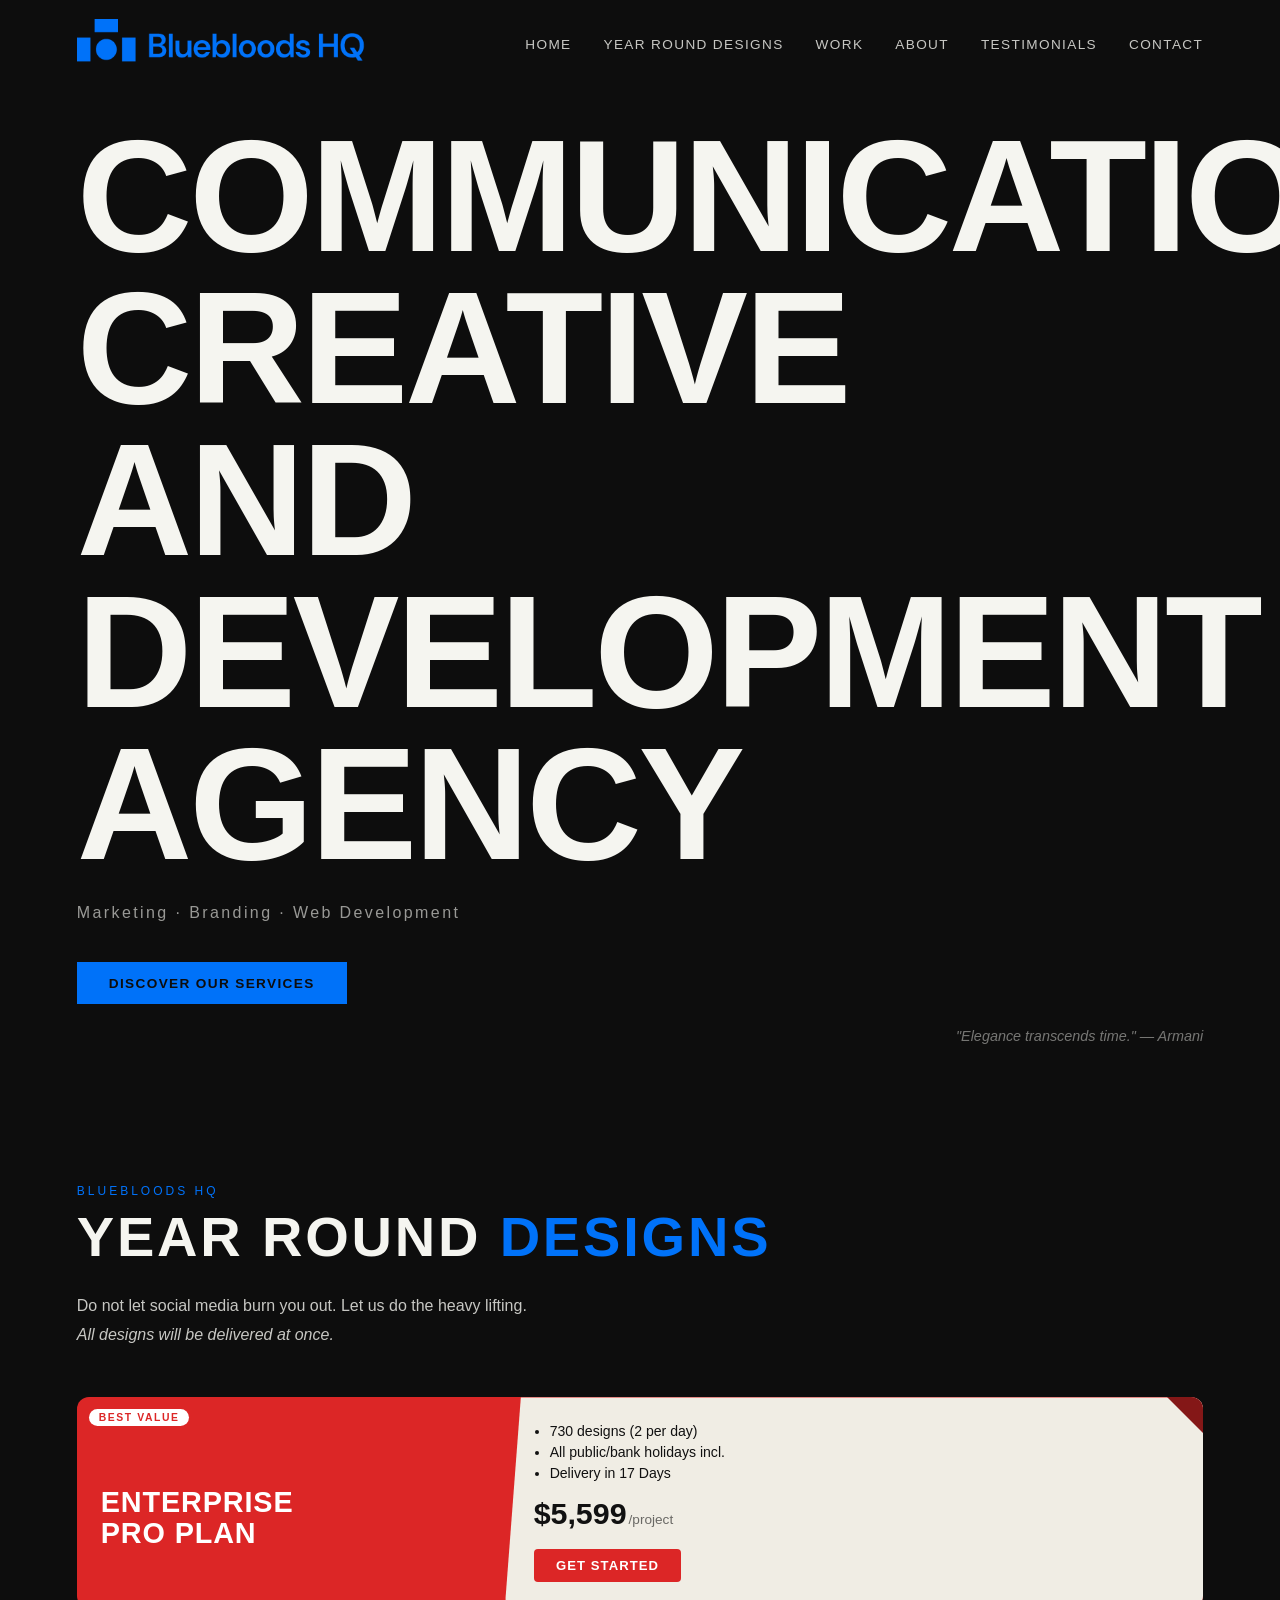
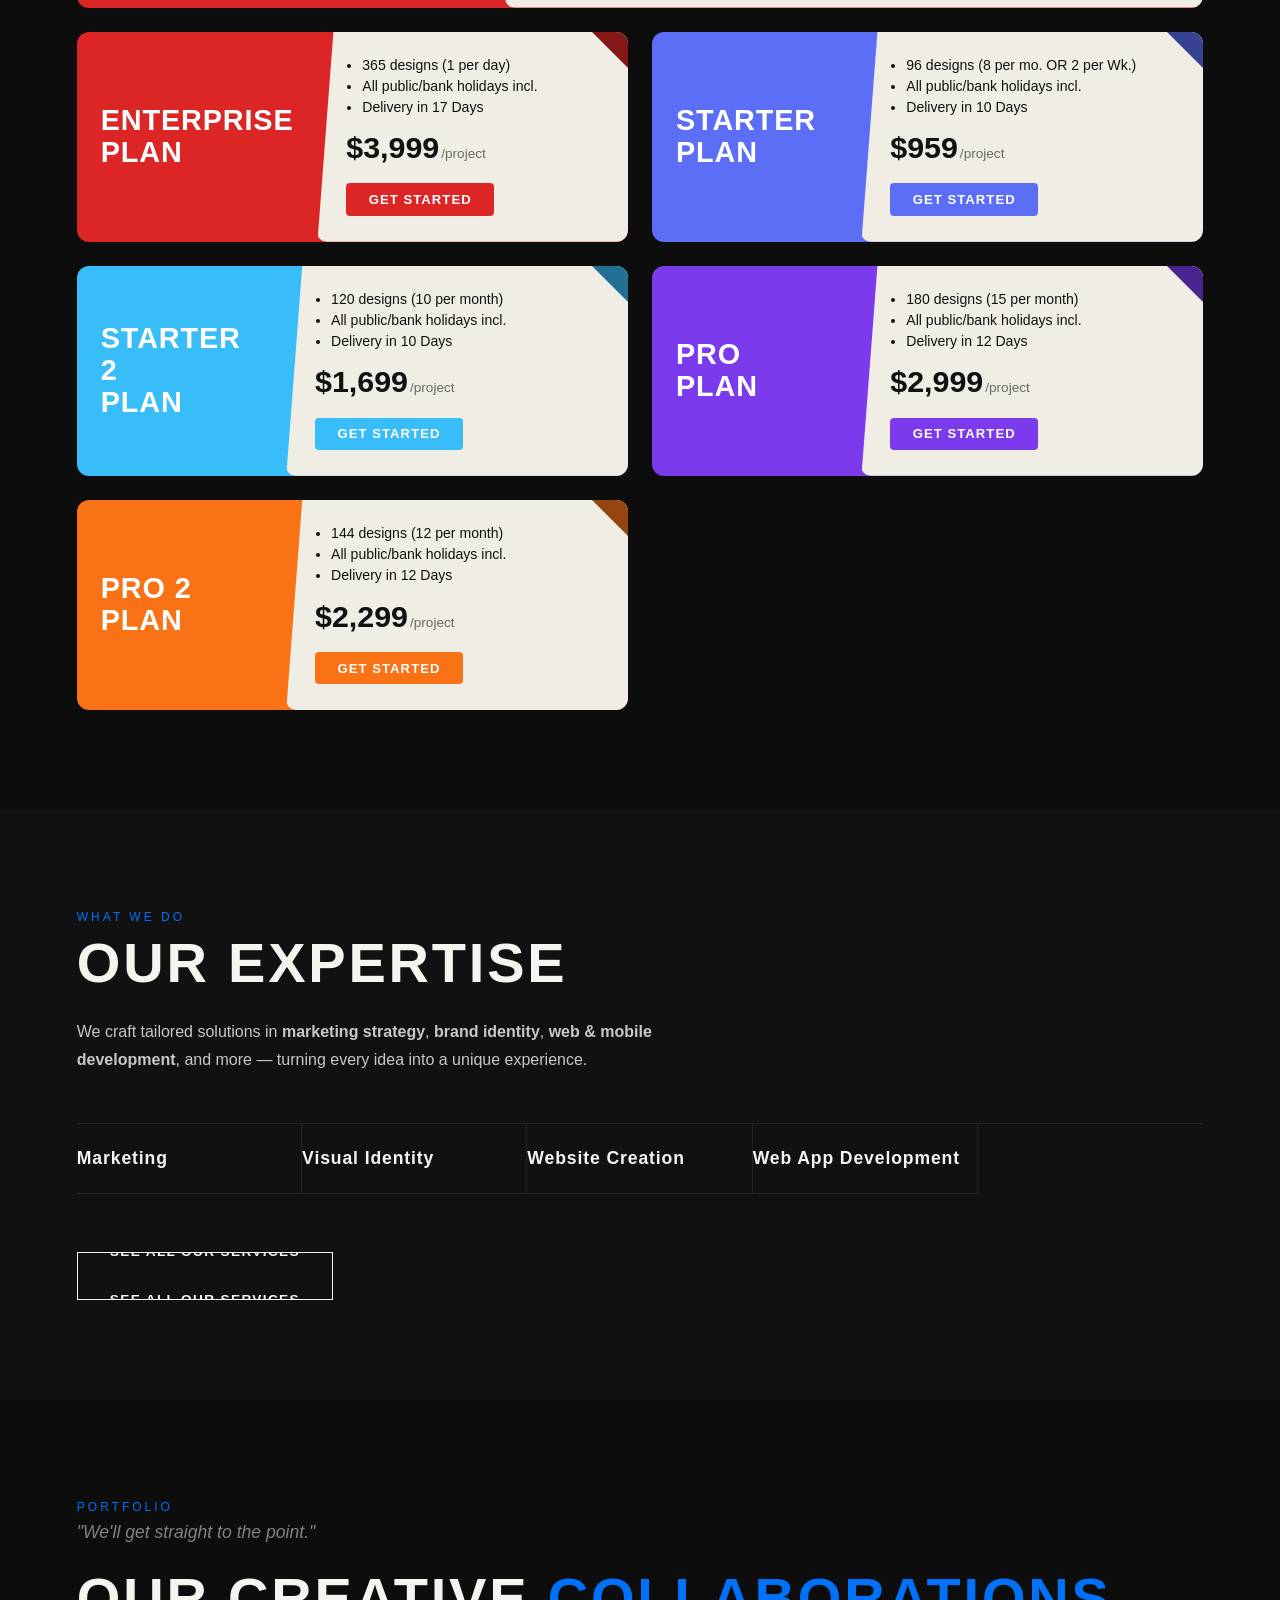
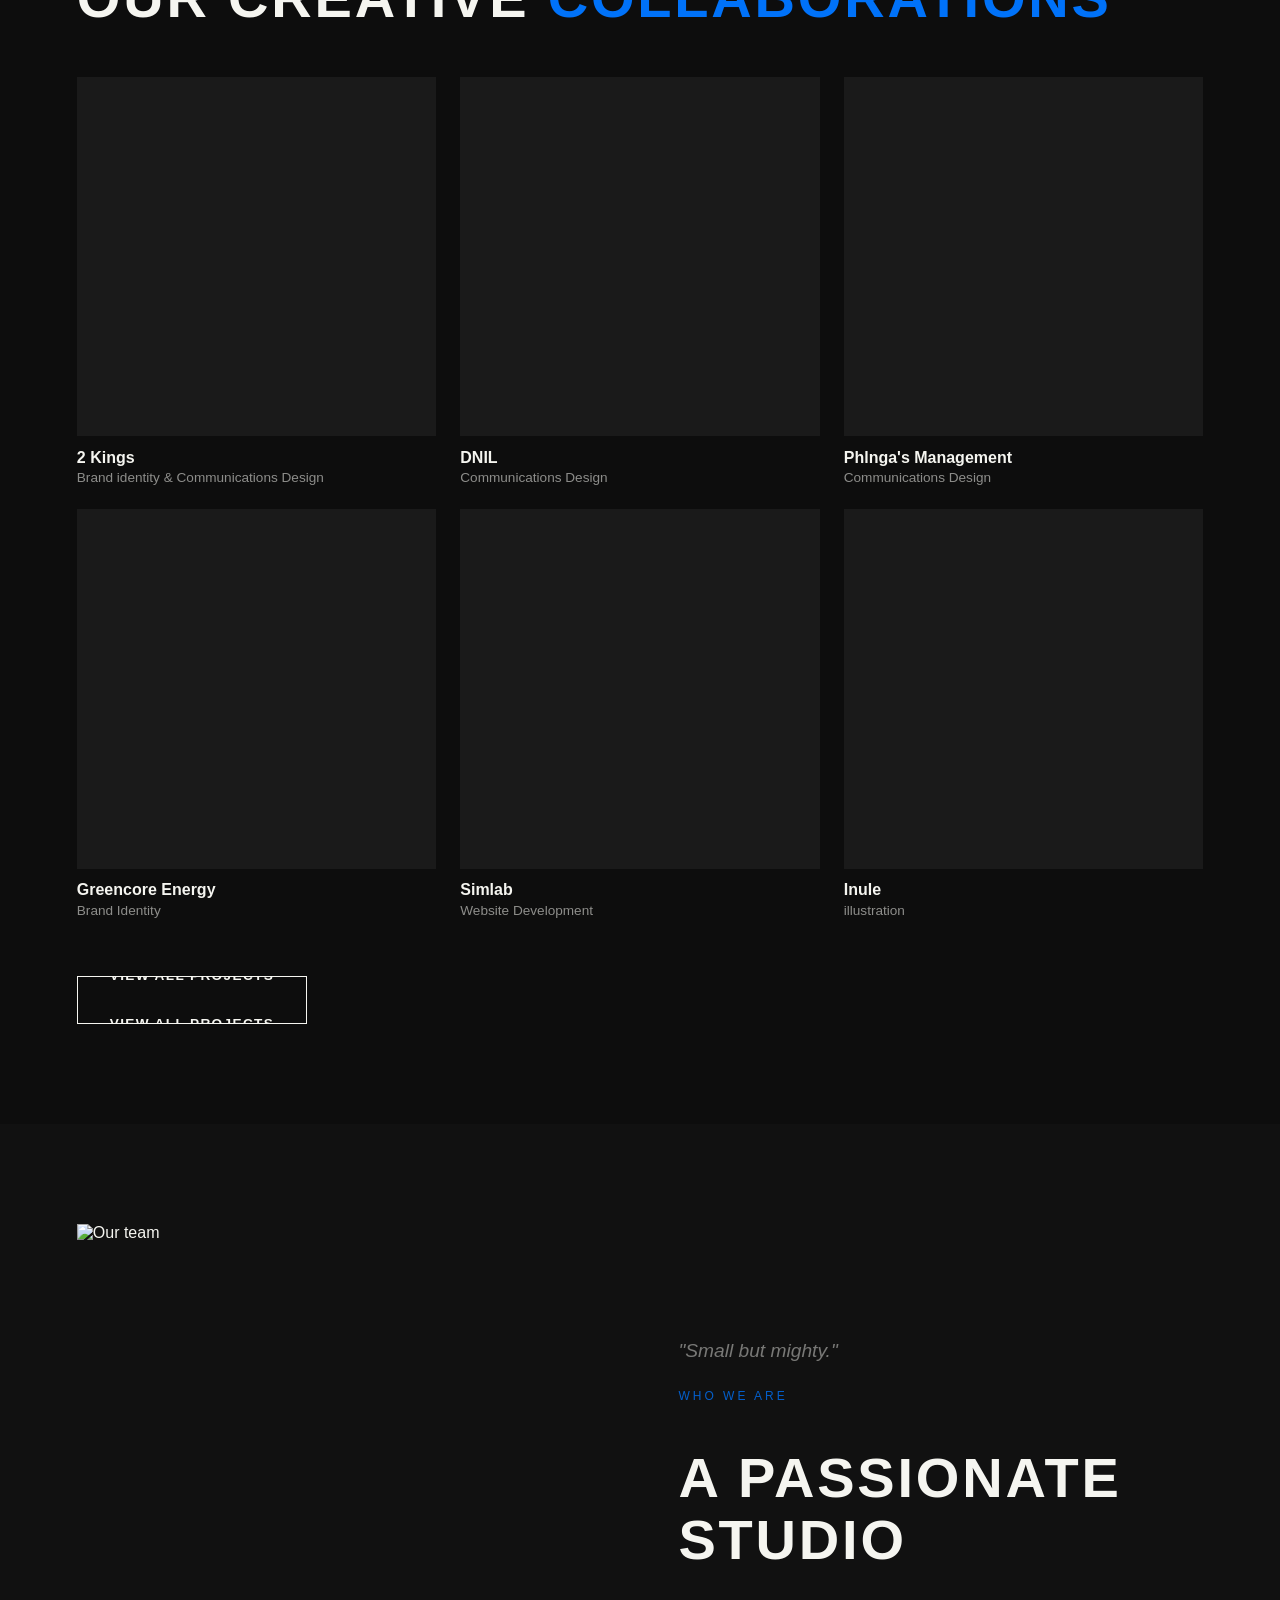
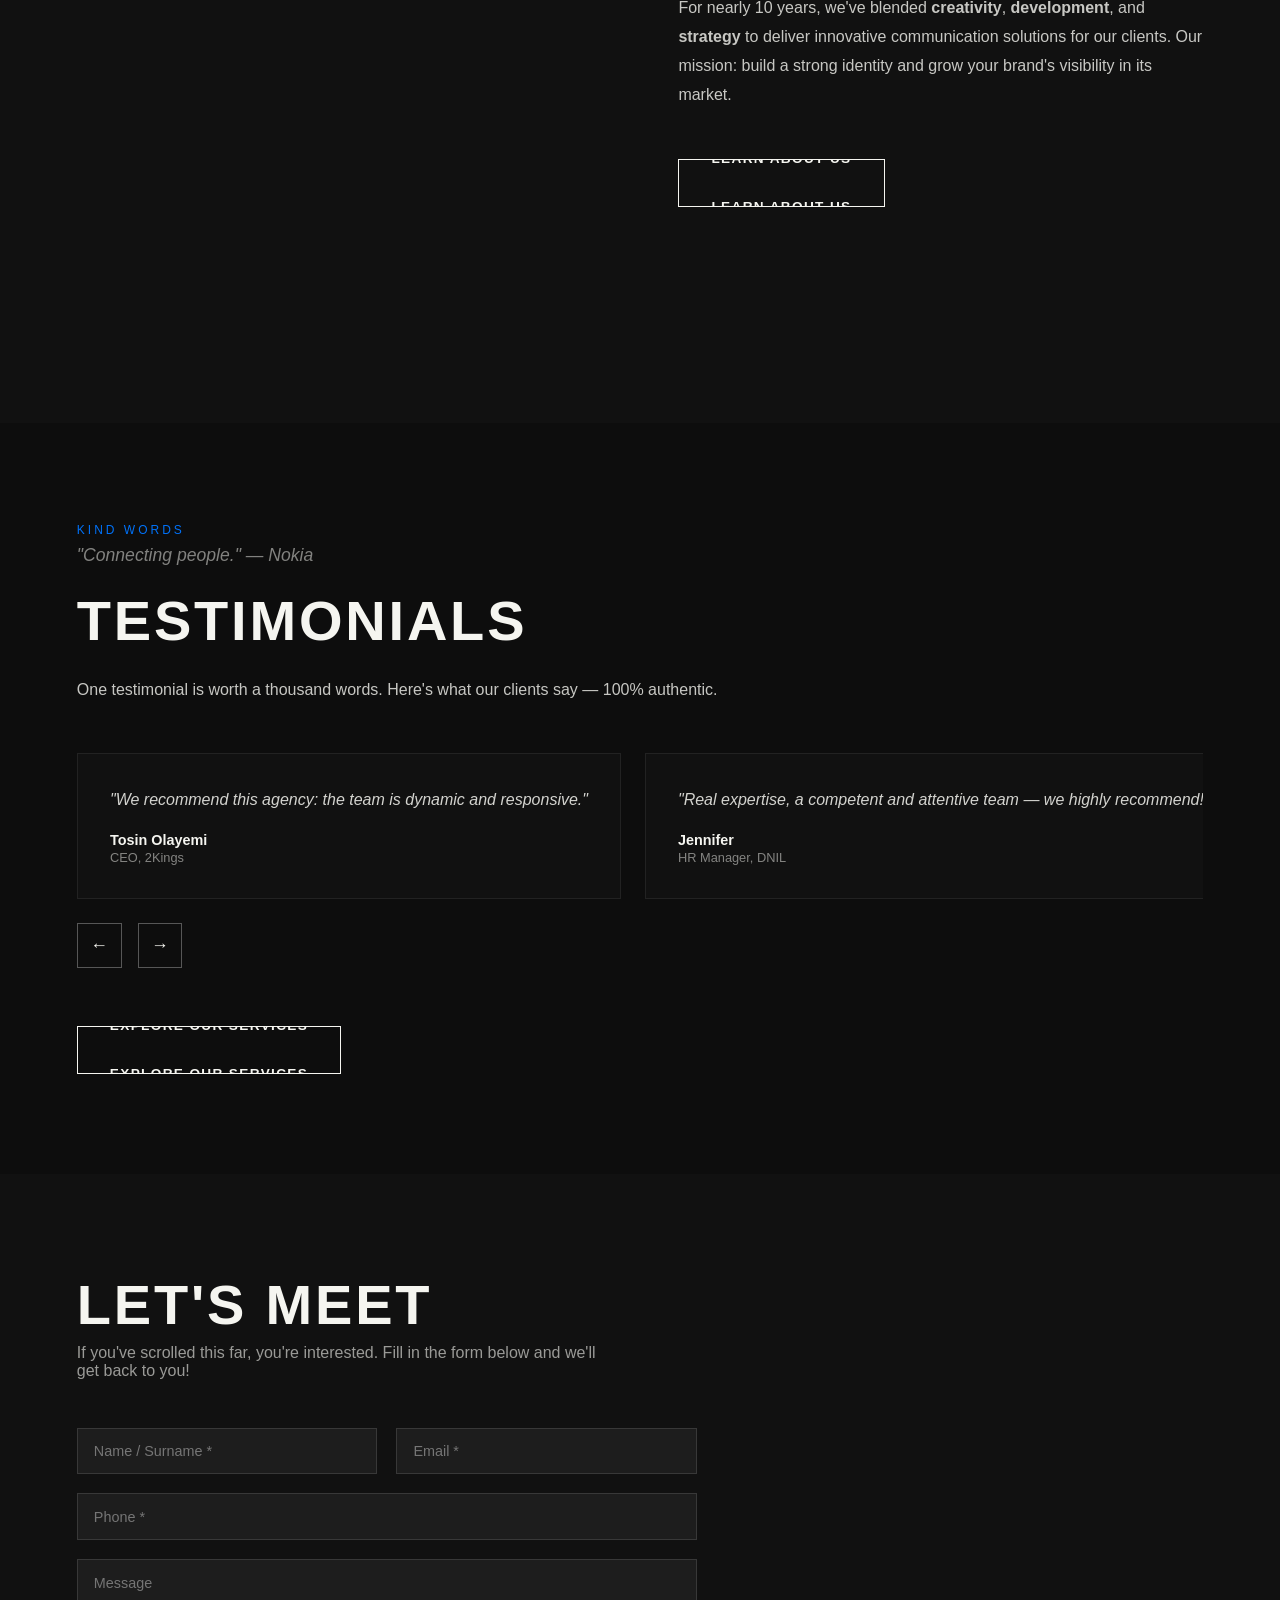
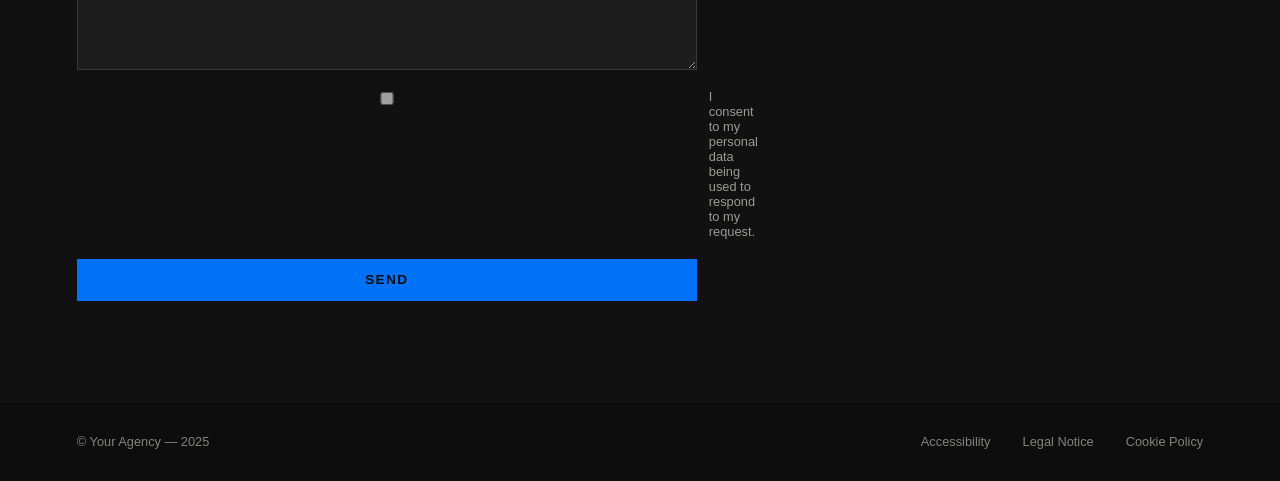
==== index.html @ a1eeeda2 "Remove code dir" ====
<!DOCTYPE html>
<html lang="en">
<head>
    <meta charset="UTF-8">
    <meta name="viewport" content="width=device-width, initial-scale=1.0">
    <title>BlueBloods HQ - Year-Round Design Services | Social Media Made Simple</title>
    <link rel="stylesheet" href="styles.css">
    <link rel="icon" type="image/png" href="favicon.png">
    <meta name="description" content="Stop burning out on social media. Get 96-720 professional designs delivered yearly. All public/bank holidays included. From $299/project.">
    
    <!-- Fonts -->
    <link rel="preconnect" href="https://fonts.googleapis.com">
    <link rel="preconnect" href="https://fonts.gstatic.com" crossorigin>
    <link href="https://fonts.googleapis.com/css2?family=Bebas+Neue&family=Plus+Jakarta+Sans:wght@400;500;600;700;800&display=swap" rel="stylesheet">
    
</head>
<body>

  <!-- LOADER -->
  <div id="loader">
    <span id="loader-percent">0%</span>
  </div>

  <!-- NAV -->
  <nav id="navbar">
    <a href="#" class="logo"><img src="../images/hero icon.png"></a>
    <button class="menu-toggle" id="menuToggle" aria-label="Toggle menu">☰</button>
    <ul class="nav-links" id="navLinks">
      <li><a href="#hero">Home</a></li>
      <li><a href="#plans">Year Round Designs</a></li>
      <li><a href="#work">Work</a></li>
      <li><a href="#about">About</a></li>
      <li><a href="#testimonials">Testimonials</a></li>
      <li><a href="#contact">Contact</a></li>
    </ul>
  </nav>

  <!-- HERO -->
  <section id="hero">
    <div class="hero-text">
      <h1>COMMUNICATIONS, CREATIVE AND DEVELOPMENT AGENCY</h1>
      <p class="hero-sub">Marketing · Branding · Web Development</p>
      <a href="#expertise" class="btn">Discover our services</a>
    </div>
    <div class="hero-video-wrap">
      <video autoplay muted loop playsinline>
        <source src="your-showreel.mp4" type="video/mp4" />
      </video>
      <div class="hero-video-overlay"></div>
    </div>
    <blockquote class="hero-quote">"Elegance transcends time." — Armani</blockquote>
  </section>

  <!-- ====================================================
     YEAR ROUND DESIGNS — PRICING SECTION
===================================================== -->
<section id="plans">
    <p class="section-label">BLUEBLOODS HQ</p>
    <h2>YEAR ROUND <strong>DESIGNS</strong></h2>
    <p class="section-intro">
      Do not let social media burn you out. Let us do the heavy lifting.<br />
      <em>All designs will be delivered at once.</em>
    </p>
  
    <div class="plans-grid">
        <!-- ENTERPRISE PRO PLAN -->
      <div class="plan-card featured" style="--plan-color: #dc2626;" data-plan="Enterprise Pro Plan" data-price="$5,599">
        <div class="plan-badge">BEST VALUE</div>
        <div class="plan-left">
          <h3><br>ENTERPRISE<br/>PRO PLAN</h3>
        </div>
        <div class="plan-right">
          <ul>
            <li>730 designs (2 per day)</li>
            <li>All public/bank holidays incl.</li>
            <li>Delivery in 17 Days</li>
          </ul>
          <p class="plan-price">$5,599<span>/project</span></p>
          <button class="plan-btn" onclick="openModal(this)">Get Started</button>
        </div>
        <div class="plan-fold"></div>
      </div>

      <!-- ENTERPRISE PLAN -->
      <div class="plan-card" style="--plan-color: #dc2626;" data-plan="Enterprise Plan" data-price="$3,999">
        <div class="plan-left">
          <h3>ENTERPRISE<br/>PLAN</h3>
        </div>
        <div class="plan-right">
          <ul>
            <li>365 designs (1 per day)</li>
            <li>All public/bank holidays incl.</li>
            <li>Delivery in 17 Days</li>
          </ul>
          <p class="plan-price">$3,999<span>/project</span></p>
          <button class="plan-btn" onclick="openModal(this)">Get Started</button>
        </div>
        <div class="plan-fold"></div>
      </div>

      <!-- STARTER PLAN -->
      <div class="plan-card" style="--plan-color: #5b6ef5;" data-plan="Starter Plan" data-price="$959">
        <div class="plan-left">
          <h3>STARTER<br/>PLAN</h3>
        </div>
        <div class="plan-right">
          <ul>
            <li>96 designs (8 per mo. OR 2 per Wk.)</li>
            <li>All public/bank holidays incl.</li>
            <li>Delivery in 10 Days</li>
          </ul>
          <p class="plan-price">$959<span>/project</span></p>
          <button class="plan-btn" onclick="openModal(this)">Get Started</button>
        </div>
        <div class="plan-fold"></div>
      </div>
  
      <!-- STARTER 2 PLAN -->
      <div class="plan-card" style="--plan-color: #38bdf8;" data-plan="Starter 2 Plan" data-price="$1,699">
        <div class="plan-left">
          <h3>STARTER 2<br/>PLAN</h3>
        </div>
        <div class="plan-right">
          <ul>
            <li>120 designs (10 per month)</li>
            <li>All public/bank holidays incl.</li>
            <li>Delivery in 10 Days</li>
          </ul>
          <p class="plan-price">$1,699<span>/project</span></p>
          <button class="plan-btn" onclick="openModal(this)">Get Started</button>
        </div>
        <div class="plan-fold"></div>
      </div>
  
      <!-- PRO PLAN -->
      <div class="plan-card" style="--plan-color: #7c3aed;" data-plan="Pro Plan" data-price="$2,999">
        <div class="plan-left">
          <h3>PRO<br/>PLAN</h3>
        </div>
        <div class="plan-right">
          <ul>
            <li>180 designs (15 per month)</li>
            <li>All public/bank holidays incl.</li>
            <li>Delivery in 12 Days</li>
          </ul>
          <p class="plan-price">$2,999<span>/project</span></p>
          <button class="plan-btn" onclick="openModal(this)">Get Started</button>
        </div>
        <div class="plan-fold"></div>
      </div>
  
      <!-- PRO 2 PLAN -->
      <div class="plan-card" style="--plan-color: #f97316;" data-plan="Pro 2 Plan" data-price="$2,299">
        <div class="plan-left">
          <h3>PRO 2<br/>PLAN</h3>
        </div>
        <div class="plan-right">
          <ul>
            <li>144 designs (12 per month)</li>
            <li>All public/bank holidays incl.</li>
            <li>Delivery in 12 Days</li>
          </ul>
          <p class="plan-price">$2,299<span>/project</span></p>
          <button class="plan-btn" onclick="openModal(this)">Get Started</button>
        </div>
        <div class="plan-fold"></div>
      </div>
    </div>
  </section>
  
  
  <!-- ====================================================
       ORDER MODAL
  ===================================================== -->
  <div id="planModal" class="modal-overlay" role="dialog" aria-modal="true" aria-labelledby="modalTitle">
    <div class="modal-box">
      <button class="modal-close" onclick="closeModal()" aria-label="Close">&times;</button>
  
      <p class="modal-eyebrow">BLUEBLOODS HQ — YEAR ROUND DESIGNS</p>
      <h3 id="modalTitle">Get Started</h3>
      <p class="modal-selected">Selected: <strong id="modalPlanName">—</strong> &nbsp;·&nbsp; <strong id="modalPlanPrice">—</strong></p>
  
      <form id="planForm" onsubmit="submitPlanForm(event)">
  
        <div class="field">
          <label for="brandName">Business / Brand Name *</label>
          <input type="text" id="brandName" name="brandName" placeholder="e.g. Acme Creative Co." required />
        </div>
  
        <div class="field">
          <label for="brandEmail">Email Address *</label>
          <input type="email" id="brandEmail" name="brandEmail" placeholder="you@yourbrand.com" required />
        </div>
  
        <div class="field">
          <label for="industry">Industry *</label>
          <select id="industry" name="industry" required>
            <option value="" disabled selected>Select your industry…</option>
            <option>Fashion & Apparel</option>
            <option>Food & Beverage</option>
            <option>Health & Wellness</option>
            <option>Beauty & Cosmetics</option>
            <option>Technology & SaaS</option>
            <option>E-Commerce / Retail</option>
            <option>Entertainment & Media</option>
            <option>Sports & Fitness</option>
            <option>Real Estate</option>
            <option>Finance & Fintech</option>
            <option>Education & E-Learning</option>
            <option>Non-Profit / NGO</option>
            <option>Travel & Hospitality</option>
            <option>Automotive</option>
            <option>Music & Arts</option>
            <option>Gaming</option>
            <option>Other</option>
          </select>
        </div>
  
        <!-- COMPLIANCE CHECKBOX -->
        <div class="field compliance-block">
          <label class="checkbox-label compliance-label">
            <input type="checkbox" id="complianceCheck" name="compliance" required />
            <span>
              I confirm that my brand is <strong>not</strong> associated with, involved in, or promoting:
              slavery or human exploitation; trafficking of children, women, or men; sexual content
              or adult entertainment; psychoactive substances, narcotics, or the sale of drugs,
              especially to minors.
            </span>
          </label>
          <div class="compliance-disclaimer">
            ⚠️ <strong>Disclaimer:</strong> If you check this box falsely and proceed to payment,
            your order will be <strong>cancelled immediately without a refund</strong>. By checking,
            you accept full legal and financial responsibility for any misrepresentation.
          </div>
        </div>
  
        <button type="submit" class="btn modal-submit">Proceed to Payment →</button>
      </form>
    </div>
  </div>

  <!-- EXPERTISE -->
  <section id="expertise">
    <p class="section-label">WHAT WE DO</p>
    <h2>OUR EXPERTISE</h2>
    <p class="section-intro">
      We craft tailored solutions in <strong>marketing strategy</strong>, <strong>brand identity</strong>,
      <strong>web & mobile development</strong>, and more — turning every idea into a unique experience.
    </p>
    <ul class="expertise-list">
      <li>Marketing</li>
      <li>Visual Identity</li>
      <li>Website Creation</li>
      <li>Web App Development</li>
    </ul>
    <a href="#contact" class="btn btn-outline">
      <span>See all our services</span>
      <span>See all our services</span>
    </a>
  </section>

  <!-- WORK -->
  <section id="work">
    <p class="section-label">PORTFOLIO</p>
    <blockquote class="section-quote">"We'll get straight to the point."</blockquote>
    <h2>OUR CREATIVE <strong>COLLABORATIONS</strong></h2>
    <div class="work-grid">
      <a href="#" class="work-item">
        <div class="work-img" style="background-image: url('img/project1.jpg')"></div>
        <h3>2 Kings</h3>
        <p>Brand identity & Communications Design</p>
      </a>
      <a href="#" class="work-item">
        <div class="work-img" style="background-image: url('img/project2.jpg')"></div>
        <h3>DNIL</h3>
        <p>Communications Design</p>
      </a>
      <a href="#" class="work-item">
        <div class="work-img" style="background-image: url('img/project3.jpg')"></div>
        <h3>Phlnga's Management</h3>
        <p>Communications Design</p>
      </a>
      <a href="#" class="work-item">
        <div class="work-img" style="background-image: url('img/project4.jpg')"></div>
        <h3>Greencore Energy</h3>
        <p>Brand Identity</p>
      </a>
      <a href="#" class="work-item">
        <div class="work-img" style="background-image: url('img/project5.jpg')"></div>
        <h3>Simlab</h3>
        <p>Website Development</p>
      </a>
      <a href="#" class="work-item">
        <div class="work-img" style="background-image: url('img/project6.jpg')"></div>
        <h3>Inule</h3>
        <p>illustration</p>
      </a>
    </div>
    <a href="#" class="btn btn-outline">
      <span>View all projects</span>
      <span>View all projects</span>
    </a>
  </section>

  <!-- ABOUT -->
  <section id="about">
    <div class="about-img">
      <img src="img/team.jpg" alt="Our team" />
    </div>
    <div class="about-content">
      <blockquote>"Small but mighty."</blockquote>
      <p class="section-label">WHO WE ARE</p>
      <h2>A PASSIONATE STUDIO</h2>
      <p>
        For nearly 10 years, we've blended <strong>creativity</strong>, <strong>development</strong>,
        and <strong>strategy</strong> to deliver innovative communication solutions for our clients.
        Our mission: build a strong identity and grow your brand's visibility in its market.
      </p>
      <a href="#contact" class="btn btn-outline">
        <span>Learn about us</span>
        <span>Learn about us</span>
      </a>
    </div>
  </section>

  <!-- TESTIMONIALS -->
  <section id="testimonials">
    <p class="section-label">KIND WORDS</p>
    <blockquote class="section-quote">"Connecting people." — Nokia</blockquote>
    <h2>TESTIMONIALS</h2>
    <p class="section-intro">One testimonial is worth a thousand words. Here's what our clients say — 100% authentic.</p>
    <div class="testimonial-track-wrap">
      <div class="testimonial-track" id="testimonialTrack">
        <div class="testimonial-card">
          <p>"We recommend this agency: the team is dynamic and responsive."</p>
          <strong>Tosin Olayemi</strong>
          <span>CEO, 2Kings</span>
        </div>
        <div class="testimonial-card">
          <p>"Real expertise, a competent and attentive team — we highly recommend!"</p>
          <strong>Jennifer</strong>
          <span>HR Manager, DNIL</span>
        </div>
        <div class="testimonial-card">
          <p>"I strongly recommend them for their creativity and professionalism."</p>
          <strong>Sarah Lee</strong>
          <span>CEO, Phlnga's Mgmt.</span>
        </div>
        <div class="testimonial-card">
          <p>"A big thank you for guiding us through our website redesign!"</p>
          <strong>Dennis Nwatu</strong>
          <span>CEO, Greencore Energy</span>
        </div>
        <div class="testimonial-card">
          <p>"An exceptional agency! Always reliable and effective."</p>
          <strong>Emily Clark</strong>
          <span>Digital Lead, Company E</span>
        </div>
        <div class="testimonial-card">
          <p>"Responsive, attentive, and highly competent. A reliable partner."</p>
          <strong>Tom Wilson</strong>
          <span>Marketing & Communications, Company F</span>
        </div>
      </div>
    </div>
    <div class="testimonial-controls">
      <button id="prevBtn" aria-label="Previous">&#8592;</button>
      <button id="nextBtn" aria-label="Next">&#8594;</button>
    </div>
    <a href="#contact" class="btn btn-outline">
      <span>Explore our services</span>
      <span>Explore our services</span>
    </a>
  </section>

  <!-- CONTACT -->
  <section id="contact">
    <h2>LET'S MEET</h2>
    <p>If you've scrolled this far, you're interested. Fill in the form below and we'll get back to you!</p>
    <form id="contactForm">
      <div class="form-row">
        <input type="text" name="name" placeholder="Name / Surname *" required />
        <input type="email" name="email" placeholder="Email *" required />
      </div>
      <input type="tel" name="phone" placeholder="Phone *" required />
      <textarea name="message" placeholder="Message" rows="5"></textarea>
      <label class="checkbox-label">
        <input type="checkbox" required />
        I consent to my personal data being used to respond to my request.
      </label>
      <button type="submit" class="btn">Send</button>
    </form>
  </section>

  <!-- FOOTER -->
  <footer>
    <p>© Your Agency — 2025</p>
    <ul>
      <li><a href="#">Accessibility</a></li>
      <li><a href="#">Legal Notice</a></li>
      <li><a href="#">Cookie Policy</a></li>
    </ul>
  </footer>

  <script src="script.js"></script>
</body>
</html>
---- styles.css ----
/* ─── RESET & BASE ─── */
*, *::before, *::after { box-sizing: border-box; margin: 0; padding: 0; }

:root {
  --black: #0d0d0d;
  --white: #f5f5f0;
  --accent: #0072F9;   /* swap this to your brand colour */
  --gray: #888;
  --font-main: 'Helvetica Neue', Arial, sans-serif;
  --section-pad: 100px 6vw;
}

html { scroll-behavior: smooth; }

body {
  font-family: var(--font-main);
  background: var(--black);
  color: var(--white);
  overflow-x: hidden;
}

a { color: inherit; text-decoration: none; }
ul { list-style: none; }
img { display: block; max-width: 100%; }

.logo {
  width: 18rem;
}

/* ─── LOADER ─── */
#loader {
  position: fixed; inset: 0;
  background: var(--black);
  display: flex; align-items: center; justify-content: center;
  z-index: 9999;
  transition: opacity 0.6s ease;
}
#loader-percent {
  font-size: clamp(2rem, 8vw, 6rem);
  font-weight: 700;
  letter-spacing: 0.1em;
  color: var(--accent);
}
#loader.hidden { opacity: 0; pointer-events: none; }

/* ─── NAV ─── */
#navbar {
  position: fixed; top: 0; left: 0; right: 0;
  display: flex; align-items: center; justify-content: space-between;
  padding: 1.2rem 6vw;
  z-index: 100;
  transition: background 0.3s;
}
#navbar.scrolled { background: rgba(13,13,13,0.95); backdrop-filter: blur(8px); }

.logo { font-size: 1.4rem; font-weight: 800; letter-spacing: 0.12em; color: var(--accent); }

.nav-links { display: flex; gap: 2rem; }
.nav-links a { font-size: 0.85rem; letter-spacing: 0.1em; text-transform: uppercase; opacity: 0.8; transition: opacity 0.2s; }
.nav-links a:hover { opacity: 1; color: var(--accent); }

.menu-toggle { display: none; background: none; border: none; color: var(--white); font-size: 1.5rem; cursor: pointer; }

/* ─── BUTTONS ─── */
.btn {
  display: inline-block;
  padding: 0.85rem 2rem;
  background: var(--accent);
  color: var(--black);
  font-weight: 700;
  font-size: 0.85rem;
  letter-spacing: 0.1em;
  text-transform: uppercase;
  border: none;
  cursor: pointer;
  transition: opacity 0.2s;
}
.btn:hover { opacity: 0.85; }

.btn-outline {
  position: relative;
  background: transparent;
  border: 1px solid var(--white);
  color: var(--white);
  overflow: hidden;
  display: inline-flex;
  flex-direction: column;
  height: 3rem;
  align-items: center;
  justify-content: center;
  gap: 0;
  padding: 0 2rem;
}
.btn-outline span {
  display: block;
  transition: transform 0.35s ease;
  line-height: 3rem;
  white-space: nowrap;
}
.btn-outline:hover span { transform: translateY(-100%); color: var(--accent); }

/* ─── SECTION SHARED ─── */
section { padding: var(--section-pad); }

.section-label {
  font-size: 0.75rem;
  letter-spacing: 0.25em;
  text-transform: uppercase;
  color: var(--accent);
  margin-bottom: 0.5rem;
}
.section-intro { max-width: 680px; line-height: 1.8; opacity: 0.8; margin: 1.5rem 0 3rem; }
.section-quote { font-style: italic; opacity: 0.5; margin-bottom: 1.5rem; font-size: 1.1rem; }

h2 {
  font-size: clamp(2rem, 5vw, 3.5rem);
  font-weight: 800;
  text-transform: uppercase;
  letter-spacing: 0.05em;
  line-height: 1.1;
  margin-bottom: 1rem;
}
h2 strong { color: var(--accent); }

/* ─── HERO ─── */
#hero {
  position: relative;
  min-height: 100vh;
  display: flex;
  flex-direction: column;
  justify-content: center;
  padding: 120px 6vw 80px;
  overflow: hidden;
}
.hero-text { position: relative; z-index: 2; max-width: 600px; }
.hero-label {
  font-size: 0.8rem;
  letter-spacing: 0.35em;
  text-transform: uppercase;
  color: var(--accent);
  margin-bottom: 0.5rem;
}
#hero h1 {
  font-size: clamp(2.5rem, 14vw, 10rem);
  font-weight: 900;
  letter-spacing: -0.02em;
  line-height: 0.95;
  margin-bottom: 1.5rem;
}
.hero-sub { font-size: 1rem; letter-spacing: 0.15em; opacity: 0.6; margin-bottom: 2.5rem; }

.hero-video-wrap {
  position: absolute; inset: 0;
  z-index: 1;
}
.hero-video-wrap video { width: 100%; height: 100%; object-fit: cover; opacity: 0.35; }
.hero-video-overlay {
  position: absolute; inset: 0;
  background: linear-gradient(to right, var(--black) 40%, transparent);
}

.hero-quote {
  position: absolute; bottom: 2.5rem; right: 6vw;
  z-index: 2;
  font-style: italic;
  font-size: 0.9rem;
  opacity: 0.45;
}

/* ─── EXPERTISE ─── */
#expertise { background: #111; }
.expertise-list {
  display: grid;
  grid-template-columns: repeat(auto-fill, minmax(220px, 1fr));
  gap: 0;
  margin: 2.5rem 0 3rem;
  border-top: 1px solid rgba(255,255,255,0.08);
}
.expertise-list li {
  padding: 1.5rem 0;
  font-size: 1.1rem;
  font-weight: 600;
  letter-spacing: 0.05em;
  border-bottom: 1px solid rgba(255,255,255,0.08);
  border-right: 1px solid rgba(255,255,255,0.08);
  padding-right: 1rem;
  transition: color 0.2s;
}
.expertise-list li:hover { color: var(--accent); }

/* ─── WORK ─── */
#work { background: var(--black); }
.work-grid {
  display: grid;
  grid-template-columns: repeat(auto-fill, minmax(300px, 1fr));
  gap: 1.5rem;
  margin: 3rem 0;
}
.work-item { display: block; cursor: pointer; }
.work-img {
  width: 100%;
  aspect-ratio: 1 / 1;
  background-size: cover;
  background-position: center;
  background-color: #1a1a1a;
  transition: transform 0.4s ease;
  overflow: hidden;
}
.work-item:hover .work-img { transform: scale(1.03); }
.work-item h3 { margin-top: 0.8rem; font-size: 1rem; font-weight: 700; }
.work-item p { font-size: 0.85rem; opacity: 0.55; margin-top: 0.2rem; }

/* ─── ABOUT ─── */
#about {
  display: grid;
  grid-template-columns: 1fr 1fr;
  gap: 6vw;
  align-items: center;
  background: #111;
}
.about-img img { width: 100%; aspect-ratio: 3/4; object-fit: cover; }
.about-content blockquote { font-style: italic; font-size: 1.2rem; opacity: 0.45; margin-bottom: 1rem; }
.about-content p { line-height: 1.8; opacity: 0.8; margin: 1.5rem 0 2.5rem; }

/* ─── TESTIMONIALS ─── */
#testimonials { background: var(--black); overflow: hidden; }

.testimonial-track-wrap { overflow: hidden; margin: 3rem 0 1.5rem; }
.testimonial-track {
  display: flex;
  gap: 1.5rem;
  transition: transform 0.5s ease;
  will-change: transform;
}
.testimonial-card {
  min-width: 340px;
  background: #111;
  border: 1px solid rgba(255,255,255,0.07);
  padding: 2rem;
  flex-shrink: 0;
}
.testimonial-card p { font-style: italic; line-height: 1.7; opacity: 0.85; margin-bottom: 1.2rem; }
.testimonial-card strong { display: block; font-size: 0.9rem; }
.testimonial-card span { font-size: 0.8rem; opacity: 0.5; }

.testimonial-controls { display: flex; gap: 1rem; margin-bottom: 3rem; }
.testimonial-controls button {
  background: none;
  border: 1px solid rgba(255,255,255,0.3);
  color: var(--white);
  width: 2.8rem; height: 2.8rem;
  font-size: 1.1rem;
  cursor: pointer;
  transition: border-color 0.2s, color 0.2s;
}
.testimonial-controls button:hover { border-color: var(--accent); color: var(--accent); }

/* ─── CONTACT ─── */
#contact { background: #111; }
#contact h2 { margin-bottom: 0.5rem; }
#contact > p { opacity: 0.6; margin-bottom: 3rem; max-width: 520px; }

#contactForm { display: flex; flex-direction: column; gap: 1.2rem; max-width: 620px; }
.form-row { display: grid; grid-template-columns: 1fr 1fr; gap: 1.2rem; }
#contactForm input,
#contactForm textarea {
  background: rgba(255,255,255,0.05);
  border: 1px solid rgba(255,255,255,0.12);
  color: var(--white);
  padding: 0.9rem 1rem;
  font-family: inherit;
  font-size: 0.9rem;
  width: 100%;
  outline: none;
  transition: border-color 0.2s;
}
#contactForm input:focus,
#contactForm textarea:focus { border-color: var(--accent); }
#contactForm textarea { resize: vertical; }

.checkbox-label { display: flex; align-items: flex-start; gap: 0.75rem; font-size: 0.8rem; opacity: 0.6; cursor: pointer; }
.checkbox-label input { margin-top: 3px; accent-color: var(--accent); flex-shrink: 0; }

/* ─── FOOTER ─── */
footer {
  padding: 2rem 6vw;
  background: var(--black);
  border-top: 1px solid rgba(255,255,255,0.07);
  display: flex;
  align-items: center;
  justify-content: space-between;
  flex-wrap: wrap;
  gap: 1rem;
  font-size: 0.8rem;
  opacity: 0.5;
}
footer ul { display: flex; gap: 2rem; }
footer a:hover { opacity: 1; color: var(--accent); }

/* ─── RESPONSIVE ─── */
@media (max-width: 768px) {
  .menu-toggle { display: block; }
  .nav-links {
    display: none;
    flex-direction: column;
    position: fixed;
    top: 0; left: 0; right: 0; bottom: 0;
    background: var(--black);
    justify-content: center;
    align-items: center;
    gap: 2.5rem;
    font-size: 1.2rem;
    z-index: 99;
  }
  .nav-links.open { display: flex; }
  #about { grid-template-columns: 1fr; }
  .form-row { grid-template-columns: 1fr; }
  .testimonial-card { min-width: 80vw; }
  footer { flex-direction: column; text-align: center; }
}
/* ─── PLANS SECTION ─── */
#plans { background: #0d0d0d; }
#plans h2 { margin-bottom: 0.5rem; }

.plans-grid {
  display: grid;
  grid-template-columns: repeat(auto-fill, minmax(480px, 1fr));
  gap: 1.5rem;
  margin-top: 3rem;
}

/* ── Individual Card ── */
.plan-card {
  position: relative;
  display: flex;
  align-items: stretch;
  border-radius: 12px;
  overflow: hidden;
  background: var(--plan-color);
  min-height: 140px;
  transition: transform 0.3s ease, box-shadow 0.3s ease;
}
.plan-card:hover {
  transform: translateY(-4px);
  box-shadow: 0 16px 40px rgba(0,0,0,0.5);
}
.plan-card.featured {
  grid-column: 1 / -1; /* span full row */
}

/* Left (title) side */
.plan-left {
  flex: 0 0 38%;
  display: flex;
  align-items: center;
  padding: 1.8rem 1.5rem;
}
.plan-left h3 {
  font-size: clamp(1.3rem, 2.5vw, 1.8rem);
  font-weight: 900;
  text-transform: uppercase;
  line-height: 1.1;
  color: #fff;
  letter-spacing: 0.03em;
}

/* Right (details) side — off-white card */
.plan-right {
  flex: 1;
  background: #f0ede4;
  color: #111;
  padding: 1.6rem 2rem 1.6rem 1.8rem;
  display: flex;
  flex-direction: column;
  justify-content: center;
  gap: 0.7rem;
  border-radius: 10px 0 0 10px;
  clip-path: polygon(16px 0%, 100% 0%, 100% 100%, 0% 100%);
}
.plan-right ul { padding-left: 1rem; display: flex; flex-direction: column; gap: 0.3rem; }
.plan-right ul li { font-size: 0.88rem; font-weight: 500; list-style: disc; }

.plan-price {
  font-size: 1.9rem;
  font-weight: 900;
  color: #111;
  margin-top: 0.4rem;
  line-height: 1;
}
.plan-price span { font-size: 0.85rem; font-weight: 500; opacity: 0.6; margin-left: 2px; }

.plan-btn {
  align-self: flex-start;
  margin-top: 0.6rem;
  padding: 0.55rem 1.4rem;
  background: var(--plan-color);
  color: #fff;
  border: none;
  border-radius: 4px;
  font-size: 0.82rem;
  font-weight: 700;
  letter-spacing: 0.08em;
  text-transform: uppercase;
  cursor: pointer;
  transition: opacity 0.2s;
}
.plan-btn:hover { opacity: 0.85; }

/* Folded corner effect */
.plan-fold {
  position: absolute;
  top: 0; right: 0;
  width: 0; height: 0;
  border-style: solid;
  border-width: 0 36px 36px 0;
  border-color: transparent var(--plan-color) transparent transparent;
  filter: brightness(0.6);
}

/* Featured badge */
.plan-badge {
  position: absolute;
  top: 12px; left: 12px;
  background: #fff;
  color: var(--plan-color);
  font-size: 0.65rem;
  font-weight: 800;
  letter-spacing: 0.15em;
  text-transform: uppercase;
  padding: 3px 10px;
  border-radius: 20px;
}

/* ─── MODAL ─── */
.modal-overlay {
  display: none;
  position: fixed; inset: 0;
  background: rgba(0,0,0,0.82);
  backdrop-filter: blur(6px);
  z-index: 500;
  align-items: center;
  justify-content: center;
  padding: 1.5rem;
}
.modal-overlay.active { display: flex; }

.modal-box {
  background: #1a1a1a;
  border: 1px solid rgba(255,255,255,0.1);
  border-radius: 14px;
  padding: 2.5rem;
  width: 100%;
  max-width: 560px;
  max-height: 90vh;
  overflow-y: auto;
  position: relative;
  animation: modalIn 0.3s ease;
}
@keyframes modalIn {
  from { opacity: 0; transform: translateY(20px) scale(0.97); }
  to   { opacity: 1; transform: none; }
}

.modal-close {
  position: absolute; top: 1rem; right: 1.2rem;
  background: none; border: none;
  color: rgba(255,255,255,0.5); font-size: 1.6rem;
  cursor: pointer; line-height: 1;
  transition: color 0.2s;
}
.modal-close:hover { color: #fff; }

.modal-eyebrow { font-size: 0.7rem; letter-spacing: 0.2em; color: var(--accent, #c8a96e); text-transform: uppercase; margin-bottom: 0.4rem; }
.modal-box h3 { font-size: 1.6rem; font-weight: 800; text-transform: uppercase; margin-bottom: 0.3rem; }
.modal-selected { font-size: 0.85rem; opacity: 0.55; margin-bottom: 1.8rem; }

/* Form fields */
.field { display: flex; flex-direction: column; gap: 0.4rem; margin-bottom: 1.2rem; }
.field label { font-size: 0.8rem; letter-spacing: 0.08em; text-transform: uppercase; opacity: 0.6; }
.field input,
.field select {
  background: rgba(255,255,255,0.06);
  border: 1px solid rgba(255,255,255,0.12);
  color: #fff;
  padding: 0.8rem 1rem;
  font-family: inherit;
  font-size: 0.9rem;
  border-radius: 6px;
  outline: none;
  width: 100%;
  transition: border-color 0.2s;
}
.field input:focus,
.field select:focus { border-color: var(--accent, #c8a96e); }
.field select option { background: #1a1a1a; }

/* Compliance block */
.compliance-block { margin-top: 0.5rem; }
.compliance-label {
  display: flex;
  align-items: flex-start;
  gap: 0.75rem;
  font-size: 0.85rem;
  line-height: 1.6;
  opacity: 0.9;
  cursor: pointer;
}
.compliance-label input[type="checkbox"] {
  margin-top: 3px;
  flex-shrink: 0;
  width: 16px; height: 16px;
  accent-color: var(--accent, #c8a96e);
}
.compliance-disclaimer {
  margin-top: 0.9rem;
  background: rgba(220, 38, 38, 0.12);
  border: 1px solid rgba(220, 38, 38, 0.4);
  border-radius: 6px;
  padding: 0.85rem 1rem;
  font-size: 0.8rem;
  line-height: 1.6;
  color: #fca5a5;
}

.modal-submit {
  width: 100%;
  margin-top: 0.5rem;
  padding: 1rem;
  font-size: 0.95rem;
  border-radius: 6px;
  text-align: center;
}

/* ─── RESPONSIVE ─── */
@media (max-width: 600px) {
  .plans-grid { grid-template-columns: 1fr; }
  .plan-card.featured { grid-column: auto; }
  .plan-left { flex: 0 0 42%; }
  .plan-right { clip-path: none; border-radius: 10px 0 0 10px; }
  .modal-box { padding: 1.8rem 1.2rem; }
}
/* ─── PLANS SECTION ─── */
#plans { background: #0d0d0d; }
#plans h2 { margin-bottom: 0.5rem; }

.plans-grid {
  display: grid;
  grid-template-columns: repeat(auto-fill, minmax(480px, 1fr));
  gap: 1.5rem;
  margin-top: 3rem;
}

/* ── Individual Card ── */
.plan-card {
  position: relative;
  display: flex;
  align-items: stretch;
  border-radius: 12px;
  overflow: hidden;
  background: var(--plan-color);
  min-height: 140px;
  transition: transform 0.3s ease, box-shadow 0.3s ease;
}
.plan-card:hover {
  transform: translateY(-4px);
  box-shadow: 0 16px 40px rgba(0,0,0,0.5);
}
.plan-card.featured {
  grid-column: 1 / -1; /* span full row */
}

/* Left (title) side */
.plan-left {
  flex: 0 0 38%;
  display: flex;
  align-items: center;
  padding: 1.8rem 1.5rem;
}
.plan-left h3 {
  font-size: clamp(1.3rem, 2.5vw, 1.8rem);
  font-weight: 900;
  text-transform: uppercase;
  line-height: 1.1;
  color: #fff;
  letter-spacing: 0.03em;
}

/* Right (details) side — off-white card */
.plan-right {
  flex: 1;
  background: #f0ede4;
  color: #111;
  padding: 1.6rem 2rem 1.6rem 1.8rem;
  display: flex;
  flex-direction: column;
  justify-content: center;
  gap: 0.7rem;
  border-radius: 10px 0 0 10px;
  clip-path: polygon(16px 0%, 100% 0%, 100% 100%, 0% 100%);
}
.plan-right ul { padding-left: 1rem; display: flex; flex-direction: column; gap: 0.3rem; }
.plan-right ul li { font-size: 0.88rem; font-weight: 500; list-style: disc; }

.plan-price {
  font-size: 1.9rem;
  font-weight: 900;
  color: #111;
  margin-top: 0.4rem;
  line-height: 1;
}
.plan-price span { font-size: 0.85rem; font-weight: 500; opacity: 0.6; margin-left: 2px; }

.plan-btn {
  align-self: flex-start;
  margin-top: 0.6rem;
  padding: 0.55rem 1.4rem;
  background: var(--plan-color);
  color: #fff;
  border: none;
  border-radius: 4px;
  font-size: 0.82rem;
  font-weight: 700;
  letter-spacing: 0.08em;
  text-transform: uppercase;
  cursor: pointer;
  transition: opacity 0.2s;
}
.plan-btn:hover { opacity: 0.85; }

/* Folded corner effect */
.plan-fold {
  position: absolute;
  top: 0; right: 0;
  width: 0; height: 0;
  border-style: solid;
  border-width: 0 36px 36px 0;
  border-color: transparent var(--plan-color) transparent transparent;
  filter: brightness(0.6);
}

/* Featured badge */
.plan-badge {
  position: absolute;
  top: 12px; left: 12px;
  background: #fff;
  color: var(--plan-color);
  font-size: 0.65rem;
  font-weight: 800;
  letter-spacing: 0.15em;
  text-transform: uppercase;
  padding: 3px 10px;
  border-radius: 20px;
}

/* ─── MODAL ─── */
.modal-overlay {
  display: none;
  position: fixed; inset: 0;
  background: rgba(0,0,0,0.82);
  backdrop-filter: blur(6px);
  z-index: 500;
  align-items: center;
  justify-content: center;
  padding: 1.5rem;
}
.modal-overlay.active { display: flex; }

.modal-box {
  background: #1a1a1a;
  border: 1px solid rgba(255,255,255,0.1);
  border-radius: 14px;
  padding: 2.5rem;
  width: 100%;
  max-width: 560px;
  max-height: 90vh;
  overflow-y: auto;
  position: relative;
  animation: modalIn 0.3s ease;
}
@keyframes modalIn {
  from { opacity: 0; transform: translateY(20px) scale(0.97); }
  to   { opacity: 1; transform: none; }
}

.modal-close {
  position: absolute; top: 1rem; right: 1.2rem;
  background: none; border: none;
  color: rgba(255,255,255,0.5); font-size: 1.6rem;
  cursor: pointer; line-height: 1;
  transition: color 0.2s;
}
.modal-close:hover { color: #fff; }

.modal-eyebrow { font-size: 0.7rem; letter-spacing: 0.2em; color: var(--accent, #c8a96e); text-transform: uppercase; margin-bottom: 0.4rem; }
.modal-box h3 { font-size: 1.6rem; font-weight: 800; text-transform: uppercase; margin-bottom: 0.3rem; }
.modal-selected { font-size: 0.85rem; opacity: 0.55; margin-bottom: 1.8rem; }

/* Form fields */
.field { display: flex; flex-direction: column; gap: 0.4rem; margin-bottom: 1.2rem; }
.field label { font-size: 0.8rem; letter-spacing: 0.08em; text-transform: uppercase; opacity: 0.6; }
.field input,
.field select {
  background: rgba(255,255,255,0.06);
  border: 1px solid rgba(255,255,255,0.12);
  color: #fff;
  padding: 0.8rem 1rem;
  font-family: inherit;
  font-size: 0.9rem;
  border-radius: 6px;
  outline: none;
  width: 100%;
  transition: border-color 0.2s;
}
.field input:focus,
.field select:focus { border-color: var(--accent, #c8a96e); }
.field select option { background: #1a1a1a; }

/* Compliance block */
.compliance-block { margin-top: 0.5rem; }
.compliance-label {
  display: flex;
  align-items: flex-start;
  gap: 0.75rem;
  font-size: 0.85rem;
  line-height: 1.6;
  opacity: 0.9;
  cursor: pointer;
}
.compliance-label input[type="checkbox"] {
  margin-top: 3px;
  flex-shrink: 0;
  width: 16px; height: 16px;
  accent-color: var(--accent, #c8a96e);
}
.compliance-disclaimer {
  margin-top: 0.9rem;
  background: rgba(220, 38, 38, 0.12);
  border: 1px solid rgba(220, 38, 38, 0.4);
  border-radius: 6px;
  padding: 0.85rem 1rem;
  font-size: 0.8rem;
  line-height: 1.6;
  color: #fca5a5;
}

.modal-submit {
  width: 100%;
  margin-top: 0.5rem;
  padding: 1rem;
  font-size: 0.95rem;
  border-radius: 6px;
  text-align: center;
}

/* ─── RESPONSIVE ─── */
@media (max-width: 768px) {
  .plans-grid { grid-template-columns: 1fr; gap: 1rem; }
  .plan-card.featured { grid-column: auto; }

  .plan-card {
    flex-direction: column;
    min-height: unset;
    border-radius: 12px;
  }

  .plan-left {
    flex: unset;
    width: 100%;
    padding: 1.4rem 1.4rem 0.8rem;
    justify-content: flex-start;
  }
  .plan-left h3 { font-size: 1.5rem; }

  .plan-right {
    clip-path: none;
    border-radius: 0 0 10px 10px;
    padding: 1rem 1.4rem 1.6rem;
    width: 100%;
  }

  .plan-price { font-size: 1.6rem; }

  .plan-fold {
    top: 0; right: 0;
    border-width: 0 28px 28px 0;
  }

  .modal-box { padding: 1.8rem 1.2rem; }
}
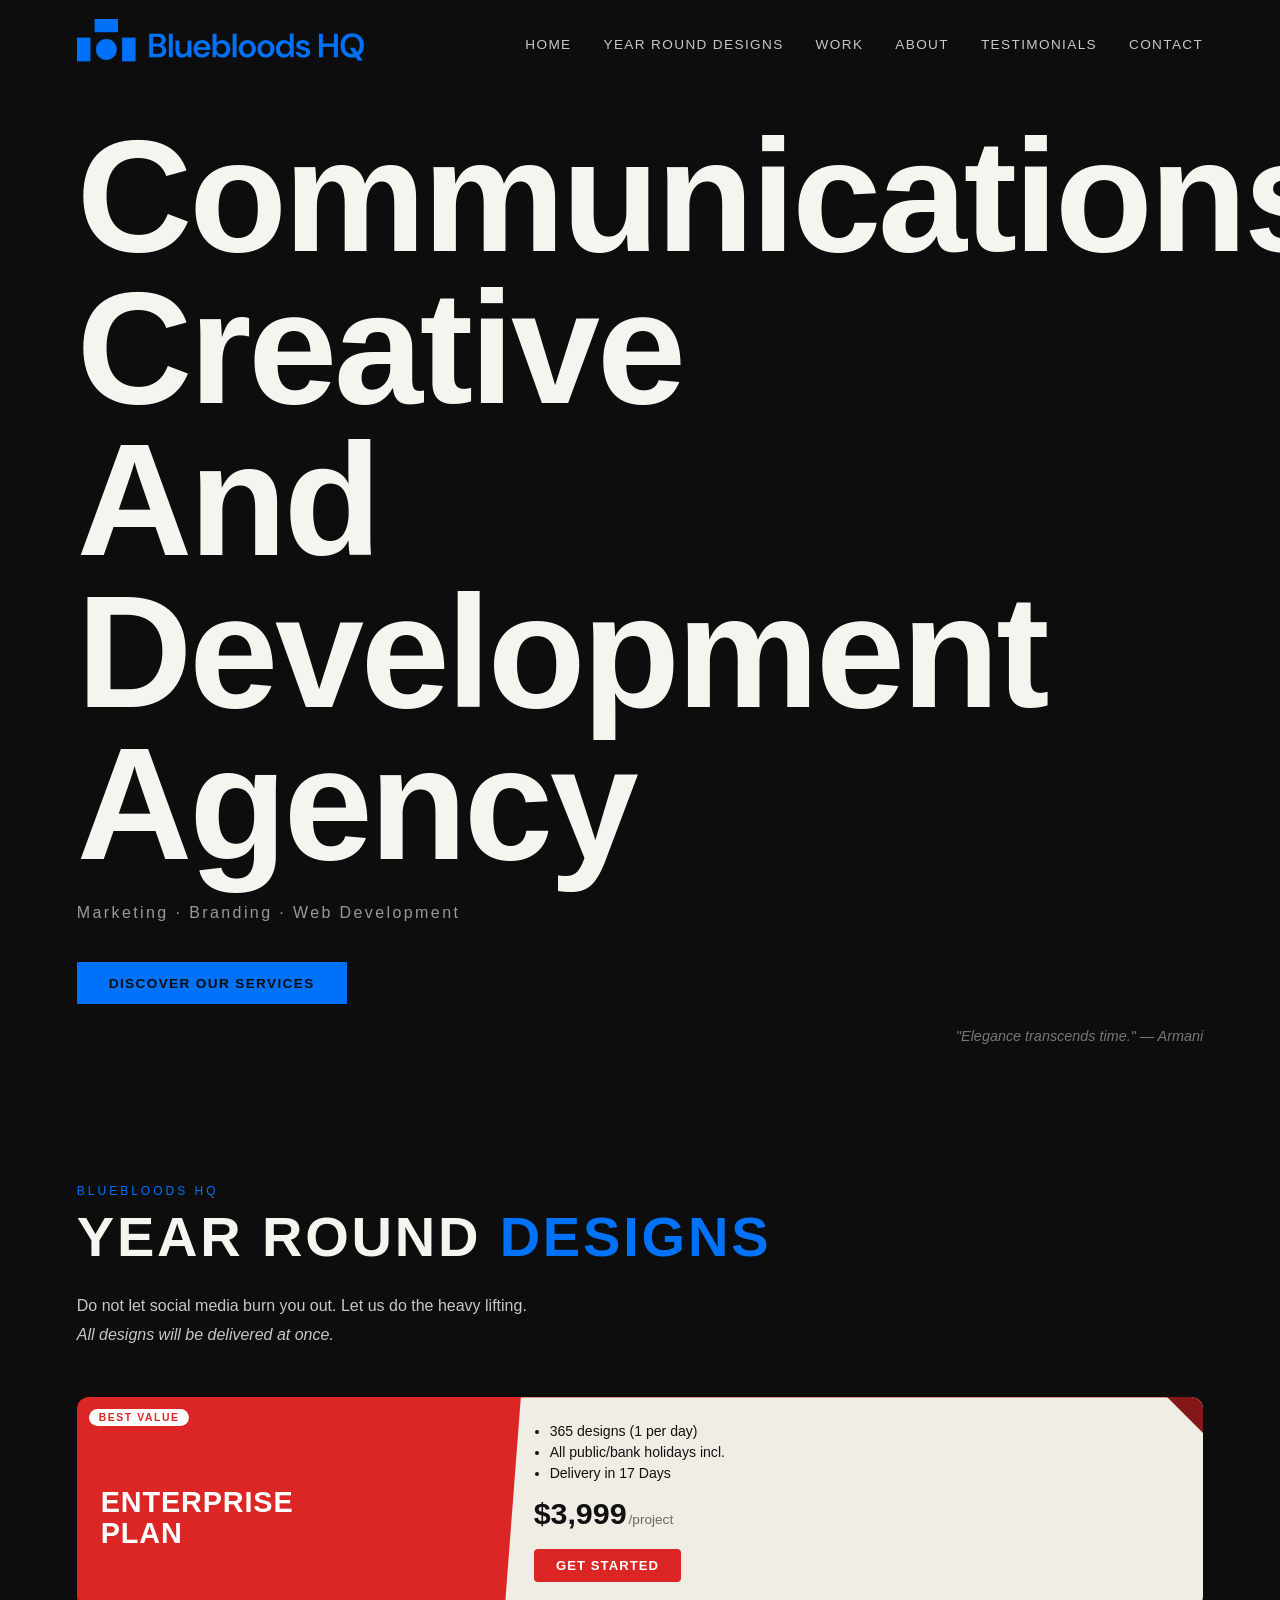
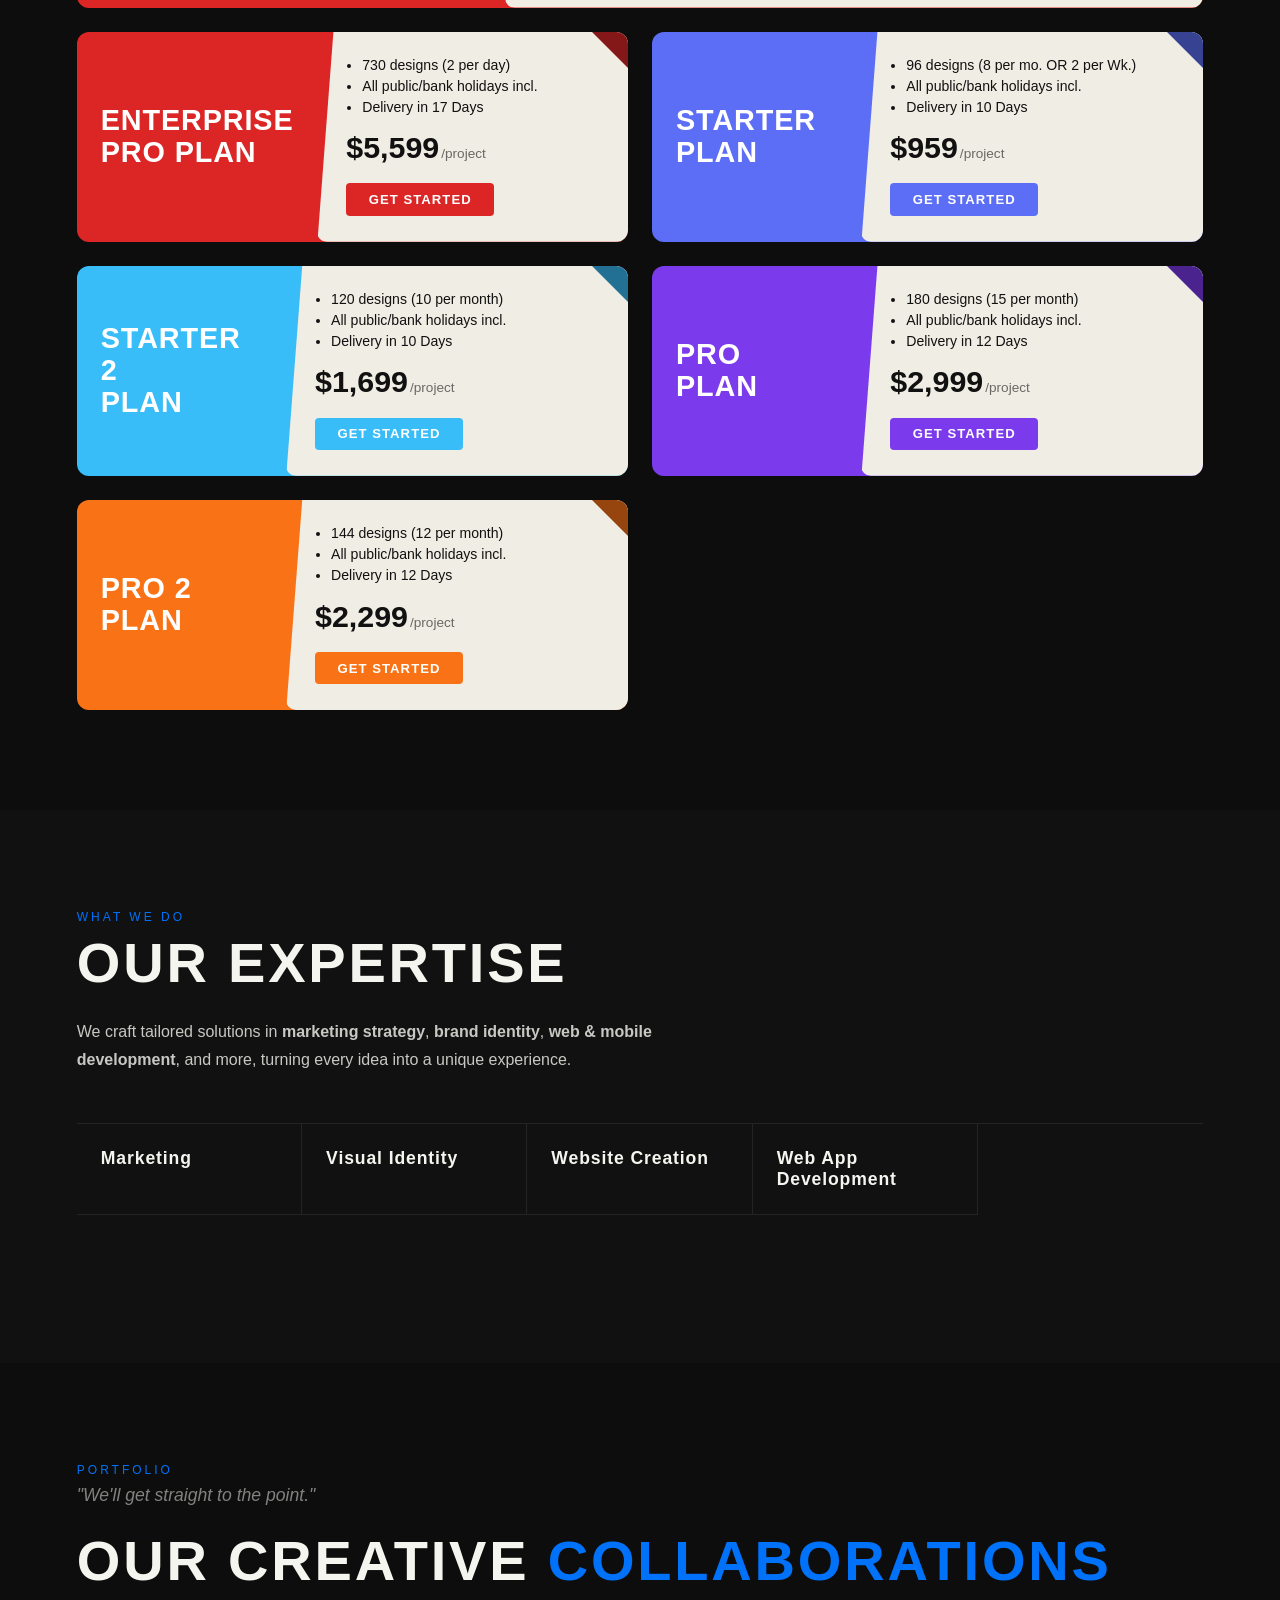
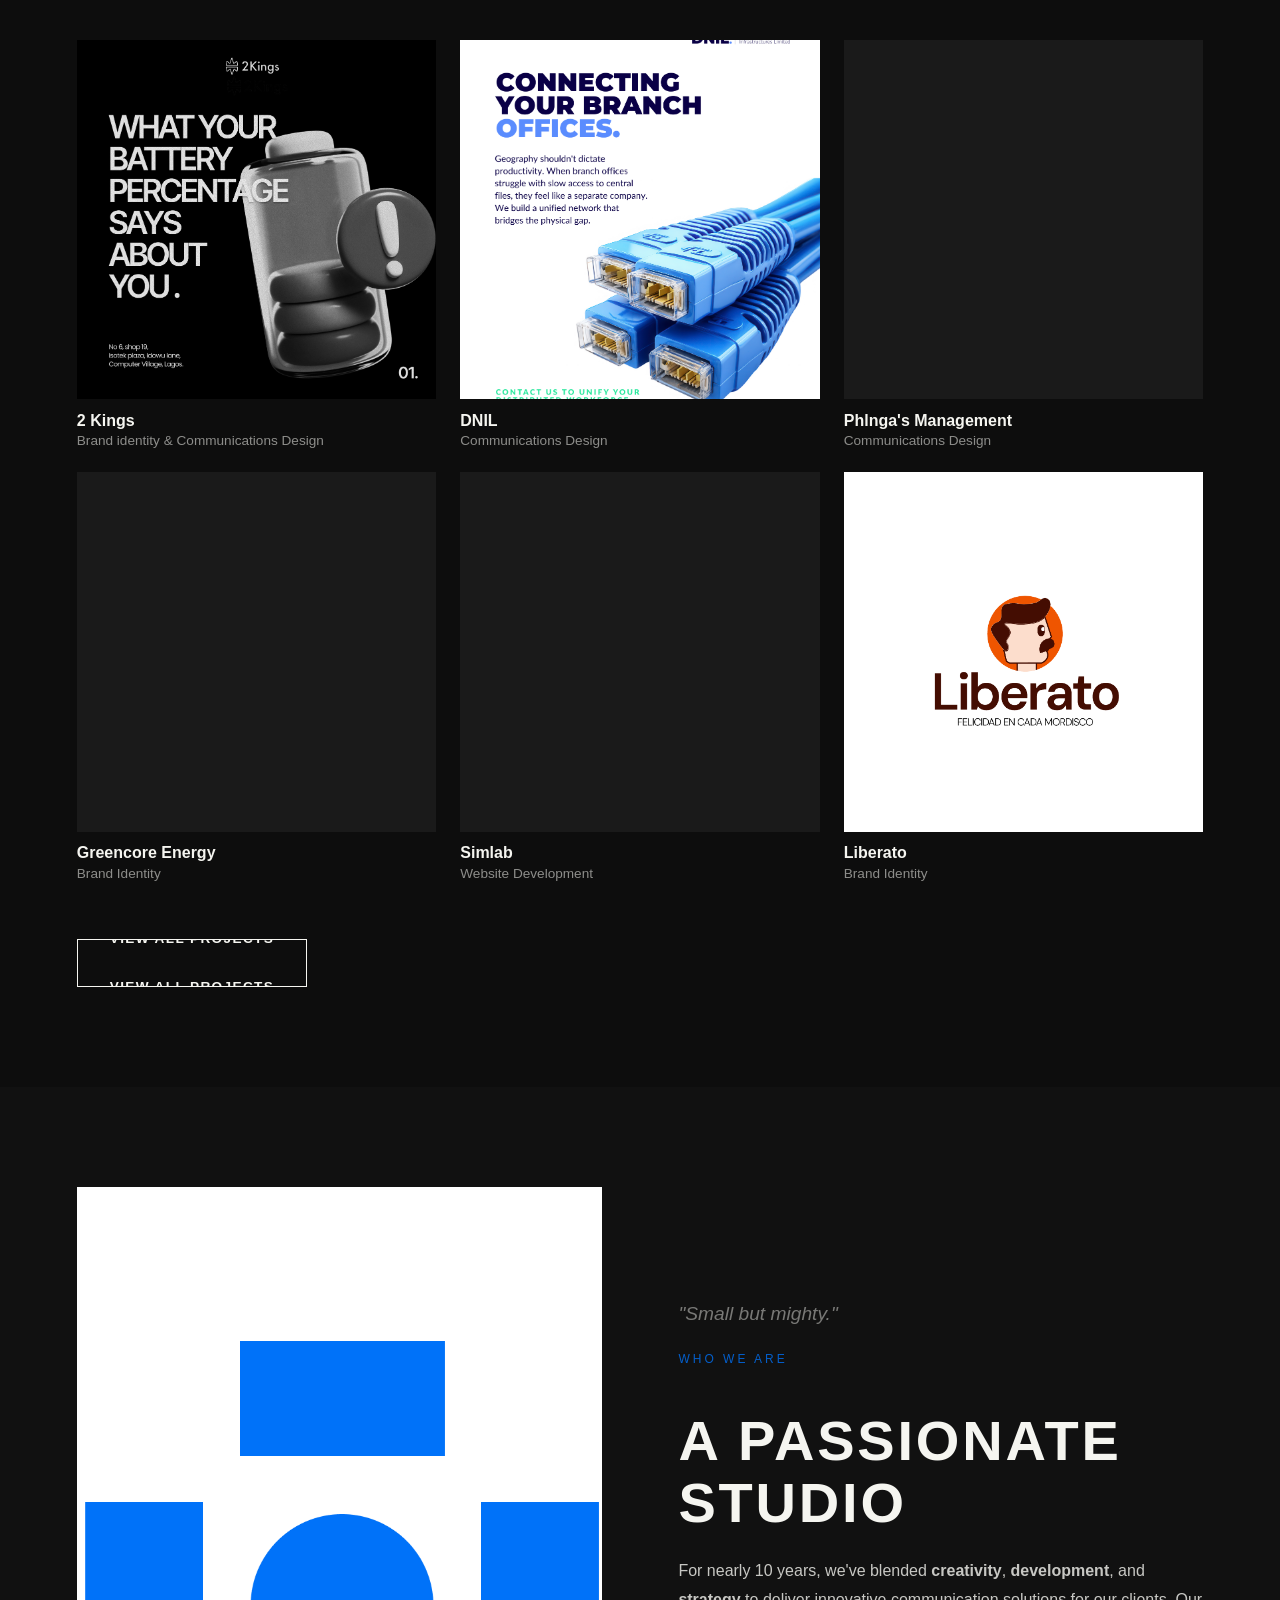
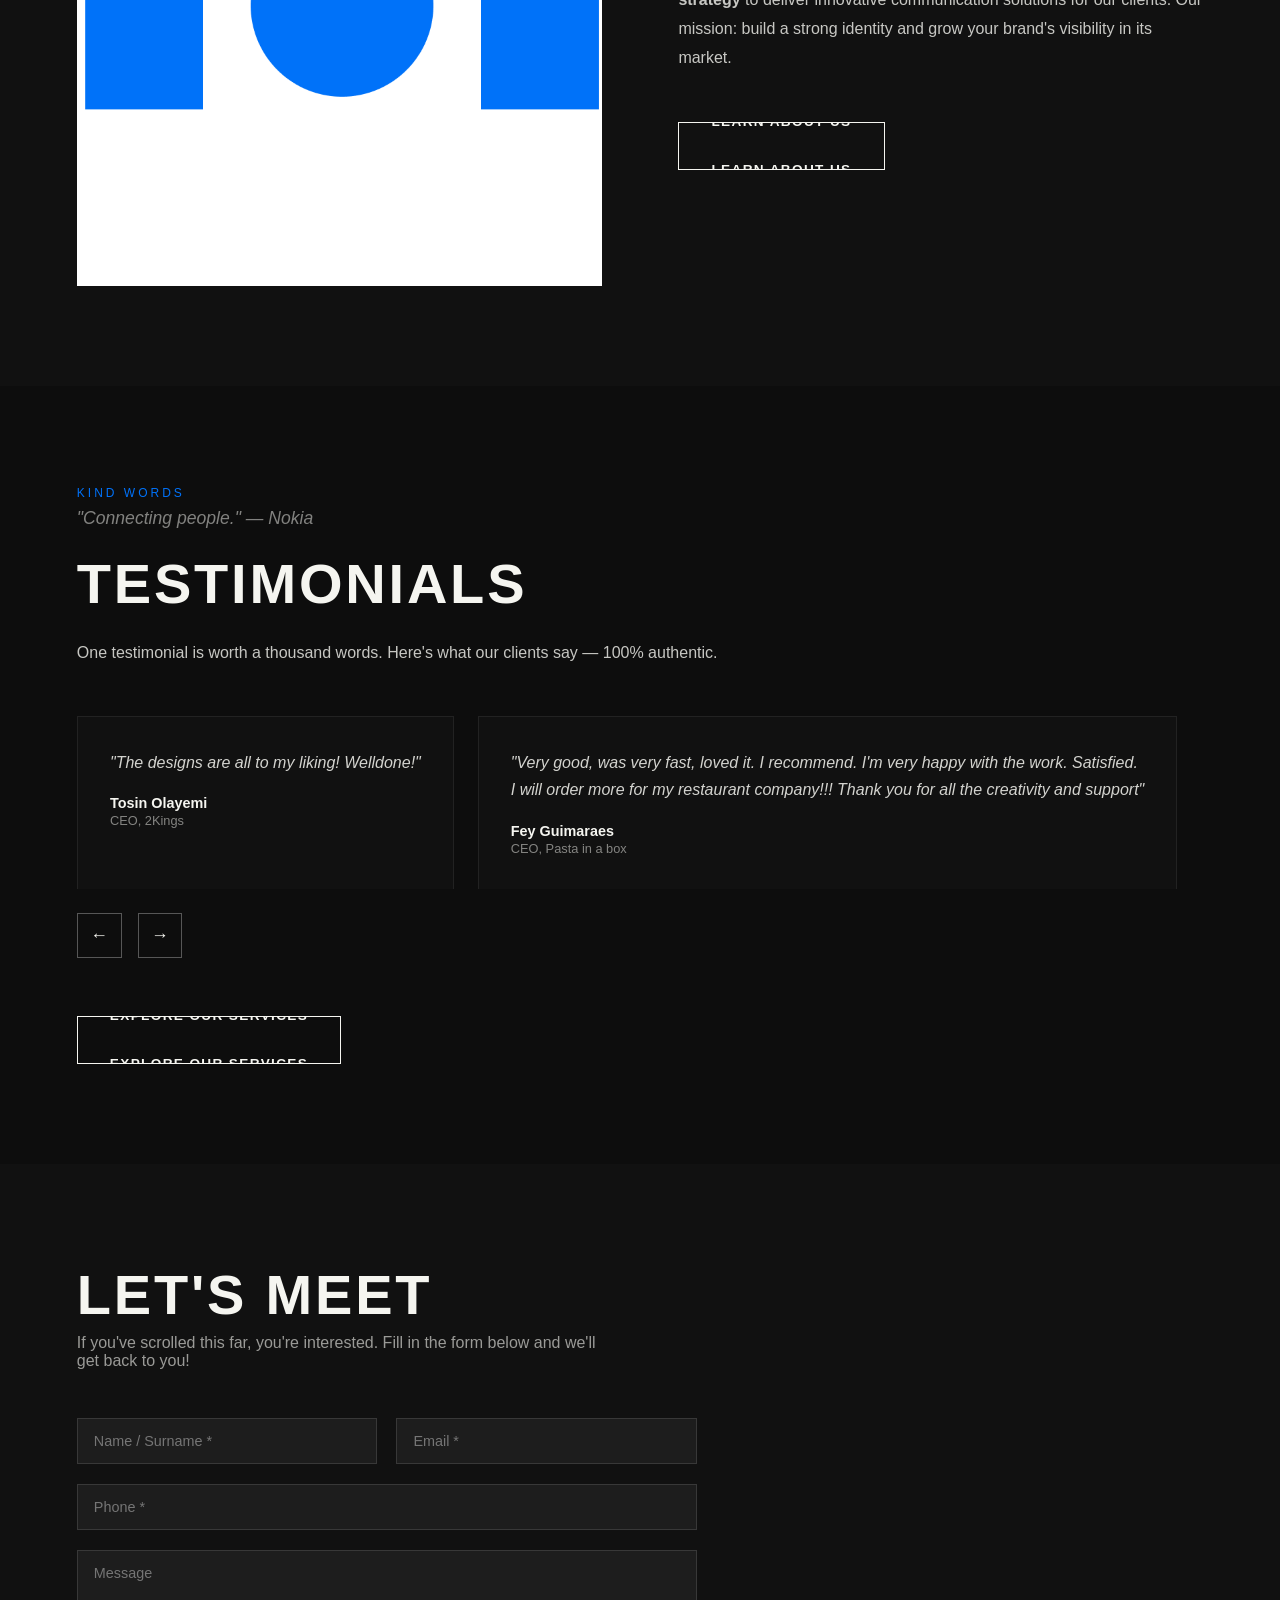
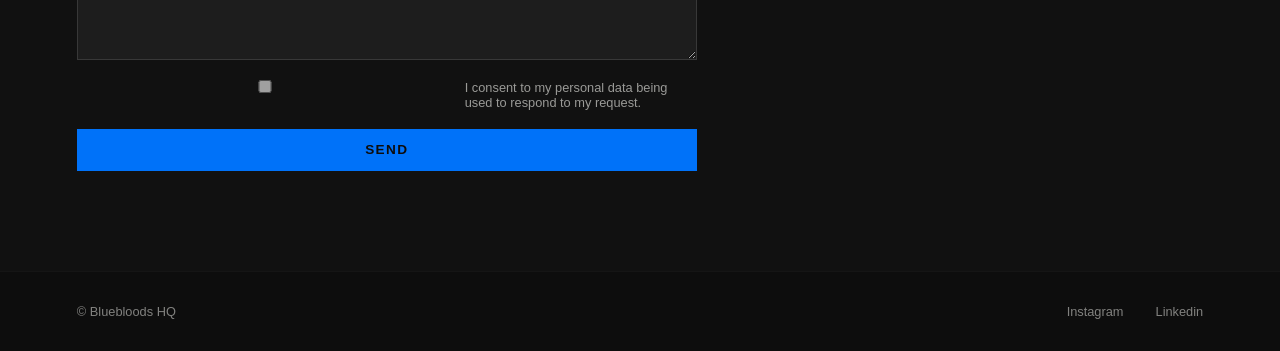
==== commit d9114c88: "Add untracked files" ====
--- a/index.html
+++ b/index.html
@@ -23,7 +23,7 @@
 
   <!-- NAV -->
   <nav id="navbar">
-    <a href="#" class="logo"><img src="../images/hero icon.png"></a>
+    <a href="#" class="logo"><img src="./images/hero icon.png"></a>
     <button class="menu-toggle" id="menuToggle" aria-label="Toggle menu">☰</button>
     <ul class="nav-links" id="navLinks">
       <li><a href="#hero">Home</a></li>
@@ -38,7 +38,7 @@
   <!-- HERO -->
   <section id="hero">
     <div class="hero-text">
-      <h1>COMMUNICATIONS, CREATIVE AND DEVELOPMENT AGENCY</h1>
+      <h1>Communications, Creative And Development Agency</h1>
       <p class="hero-sub">Marketing · Branding · Web Development</p>
       <a href="#expertise" class="btn">Discover our services</a>
     </div>
@@ -63,11 +63,29 @@
     </p>
   
     <div class="plans-grid">
-        <!-- ENTERPRISE PRO PLAN -->
-      <div class="plan-card featured" style="--plan-color: #dc2626;" data-plan="Enterprise Pro Plan" data-price="$5,599">
+
+      <!-- ENTERPRISE PLAN -->
+      <div class="plan-card featured" style="--plan-color: #dc2626;" data-plan="Enterprise Plan" data-price="$3,999">
         <div class="plan-badge">BEST VALUE</div>
         <div class="plan-left">
-          <h3><br>ENTERPRISE<br/>PRO PLAN</h3>
+          <h3><br>ENTERPRISE<br/>PLAN</h3>
+        </div>
+        <div class="plan-right">
+          <ul>
+            <li>365 designs (1 per day)</li>
+            <li>All public/bank holidays incl.</li>
+            <li>Delivery in 17 Days</li>
+          </ul>
+          <p class="plan-price">$3,999<span>/project</span></p>
+          <button class="plan-btn" onclick="openModal(this)">Get Started</button>
+        </div>
+        <div class="plan-fold"></div>
+      </div>
+
+      <!-- ENTERPRISE PRO PLAN -->
+      <div class="plan-card" style="--plan-color: #dc2626;" data-plan="Enterprise Pro Plan" data-price="$5,599">
+        <div class="plan-left">
+          <h3>ENTERPRISE<br/>PRO PLAN</h3>
         </div>
         <div class="plan-right">
           <ul>
@@ -76,23 +94,6 @@
             <li>Delivery in 17 Days</li>
           </ul>
           <p class="plan-price">$5,599<span>/project</span></p>
-          <button class="plan-btn" onclick="openModal(this)">Get Started</button>
-        </div>
-        <div class="plan-fold"></div>
-      </div>
-
-      <!-- ENTERPRISE PLAN -->
-      <div class="plan-card" style="--plan-color: #dc2626;" data-plan="Enterprise Plan" data-price="$3,999">
-        <div class="plan-left">
-          <h3>ENTERPRISE<br/>PLAN</h3>
-        </div>
-        <div class="plan-right">
-          <ul>
-            <li>365 designs (1 per day)</li>
-            <li>All public/bank holidays incl.</li>
-            <li>Delivery in 17 Days</li>
-          </ul>
-          <p class="plan-price">$3,999<span>/project</span></p>
           <button class="plan-btn" onclick="openModal(this)">Get Started</button>
         </div>
         <div class="plan-fold"></div>
@@ -245,7 +246,7 @@
     <h2>OUR EXPERTISE</h2>
     <p class="section-intro">
       We craft tailored solutions in <strong>marketing strategy</strong>, <strong>brand identity</strong>,
-      <strong>web & mobile development</strong>, and more — turning every idea into a unique experience.
+      <strong>web & mobile development</strong>, and more, turning every idea into a unique experience.
     </p>
     <ul class="expertise-list">
       <li>Marketing</li>
@@ -253,10 +254,6 @@
       <li>Website Creation</li>
       <li>Web App Development</li>
     </ul>
-    <a href="#contact" class="btn btn-outline">
-      <span>See all our services</span>
-      <span>See all our services</span>
-    </a>
   </section>
 
   <!-- WORK -->
@@ -265,17 +262,17 @@
     <blockquote class="section-quote">"We'll get straight to the point."</blockquote>
     <h2>OUR CREATIVE <strong>COLLABORATIONS</strong></h2>
     <div class="work-grid">
-      <a href="#" class="work-item">
-        <div class="work-img" style="background-image: url('img/project1.jpg')"></div>
+      <a href="./projects/2kings.html" class="work-item">
+        <div class="work-img" style="background-image: url('./images/2kings/Battery\ and\ you.png')"></div>
         <h3>2 Kings</h3>
         <p>Brand identity & Communications Design</p>
       </a>
-      <a href="#" class="work-item">
-        <div class="work-img" style="background-image: url('img/project2.jpg')"></div>
+      <a href="./projects/dnil.html" class="work-item">
+        <div class="work-img" style="background-image: url('./images/DNIL/46.png')"></div>
         <h3>DNIL</h3>
         <p>Communications Design</p>
       </a>
-      <a href="#" class="work-item">
+      <a href="./projects/phlnga.html" class="work-item">
         <div class="work-img" style="background-image: url('img/project3.jpg')"></div>
         <h3>Phlnga's Management</h3>
         <p>Communications Design</p>
@@ -290,10 +287,10 @@
         <h3>Simlab</h3>
         <p>Website Development</p>
       </a>
-      <a href="#" class="work-item">
-        <div class="work-img" style="background-image: url('img/project6.jpg')"></div>
-        <h3>Inule</h3>
-        <p>illustration</p>
+      <a href="./projects/liberato.html" class="work-item">
+        <div class="work-img" style="background-image: url('./images/liberato/Liberator-05.png')"></div>
+        <h3>Liberato</h3>
+        <p>Brand Identity</p>
       </a>
     </div>
     <a href="#" class="btn btn-outline">
@@ -305,7 +302,7 @@
   <!-- ABOUT -->
   <section id="about">
     <div class="about-img">
-      <img src="img/team.jpg" alt="Our team" />
+      <img src="images/bluebloods white icon.png" alt="Our team" />
     </div>
     <div class="about-content">
       <blockquote>"Small but mighty."</blockquote>
@@ -332,34 +329,29 @@
     <div class="testimonial-track-wrap">
       <div class="testimonial-track" id="testimonialTrack">
         <div class="testimonial-card">
-          <p>"We recommend this agency: the team is dynamic and responsive."</p>
+          <p>"The designs are all to my liking! Welldone!"</p>
           <strong>Tosin Olayemi</strong>
           <span>CEO, 2Kings</span>
         </div>
         <div class="testimonial-card">
-          <p>"Real expertise, a competent and attentive team — we highly recommend!"</p>
-          <strong>Jennifer</strong>
-          <span>HR Manager, DNIL</span>
-        </div>
-        <div class="testimonial-card">
-          <p>"I strongly recommend them for their creativity and professionalism."</p>
-          <strong>Sarah Lee</strong>
-          <span>CEO, Phlnga's Mgmt.</span>
-        </div>
-        <div class="testimonial-card">
-          <p>"A big thank you for guiding us through our website redesign!"</p>
+          <p>"Very good, was very fast, loved it. I recommend. I'm very happy with the work. Satisfied. <br>I will order more for my restaurant company!!! Thank you for all the creativity and support"</p>
+          <strong>Fey Guimaraes</strong>
+          <span>CEO, Pasta in a box</span>
+        </div>
+        <div class="testimonial-card">
+          <p>"I would like you to work on another brand for me."</p>
           <strong>Dennis Nwatu</strong>
           <span>CEO, Greencore Energy</span>
         </div>
         <div class="testimonial-card">
-          <p>"An exceptional agency! Always reliable and effective."</p>
-          <strong>Emily Clark</strong>
-          <span>Digital Lead, Company E</span>
-        </div>
-        <div class="testimonial-card">
-          <p>"Responsive, attentive, and highly competent. A reliable partner."</p>
-          <strong>Tom Wilson</strong>
-          <span>Marketing & Communications, Company F</span>
+          <p>"I really like your work."</p>
+          <strong>Phlnga</strong>
+          <span>CEO, Phlnga's Creative Intl.</span>
+        </div>
+        <div class="testimonial-card">
+          <p>"Excellent communication, very fast, very efficient, I would recommend 100%."</p>
+          <strong>S & M</strong>
+          <span>CEO, Exfoods</span>
         </div>
       </div>
     </div>
@@ -384,21 +376,20 @@
       </div>
       <input type="tel" name="phone" placeholder="Phone *" required />
       <textarea name="message" placeholder="Message" rows="5"></textarea>
-      <label class="checkbox-label">
+      <div class="checkboxdiv">
         <input type="checkbox" required />
-        I consent to my personal data being used to respond to my request.
-      </label>
+        <span>I consent to my personal data being used to respond to my request.</span>
+      </div>
       <button type="submit" class="btn">Send</button>
     </form>
   </section>
 
   <!-- FOOTER -->
   <footer>
-    <p>© Your Agency — 2025</p>
+    <p>© Bluebloods HQ</p>
     <ul>
-      <li><a href="#">Accessibility</a></li>
-      <li><a href="#">Legal Notice</a></li>
-      <li><a href="#">Cookie Policy</a></li>
+      <li><a href="#">Instagram</a></li>
+      <li><a href="#">Linkedin</a></li>
     </ul>
   </footer>
 
--- a/styles.css
+++ b/styles.css
@@ -1,12 +1,13 @@
 /* ─── RESET & BASE ─── */
 *, *::before, *::after { box-sizing: border-box; margin: 0; padding: 0; }
+
 
 :root {
   --black: #0d0d0d;
   --white: #f5f5f0;
-  --accent: #0072F9;   /* swap this to your brand colour */
+  --accent: #0072F9;
   --gray: #888;
-  --font-main: 'Helvetica Neue', Arial, sans-serif;
+  --font-main: 'Space Grotesk','Funnel Display','Helvetica Neue', Arial, sans-serif;
   --section-pad: 100px 6vw;
 }
 
@@ -131,8 +132,14 @@
   justify-content: center;
   padding: 120px 6vw 80px;
   overflow: hidden;
-}
-.hero-text { position: relative; z-index: 2; max-width: 600px; }
+  width: 100%;
+}
+.hero-text {
+  position: relative;
+  z-index: 2;
+  max-width: 600px;
+  width: 100%;
+}
 .hero-label {
   font-size: 0.8rem;
   letter-spacing: 0.35em;
@@ -177,7 +184,7 @@
   border-top: 1px solid rgba(255,255,255,0.08);
 }
 .expertise-list li {
-  padding: 1.5rem 0;
+  padding: 1.5rem 1.5rem;
   font-size: 1.1rem;
   font-weight: 600;
   letter-spacing: 0.05em;
@@ -277,10 +284,30 @@
 #contactForm input:focus,
 #contactForm textarea:focus { border-color: var(--accent); }
 #contactForm textarea { resize: vertical; }
-
-.checkbox-label { display: flex; align-items: flex-start; gap: 0.75rem; font-size: 0.8rem; opacity: 0.6; cursor: pointer; }
-.checkbox-label input { margin-top: 3px; accent-color: var(--accent); flex-shrink: 0; }
-
+.checkboxdiv {
+  display: flex;
+  align-items: flex-start;
+  gap: 0.75rem;
+  font-size: 0.8rem;
+  opacity: 0.6;
+  cursor: pointer;
+  width: 100%;
+  box-sizing: border-box;
+}
+.checkbox-label input[type="checkbox"] {
+  margin-top: 3px;
+  flex-shrink: 0;
+  height: 16px;
+  accent-color: var(--accent);
+  margin-left: 0;
+}
+.checkbox-label span,
+.checkbox-label > *:not(input) {
+  flex: 1;
+  width: 80%;
+  min-width: 40%;
+  word-break: break-word;
+}
 /* ─── FOOTER ─── */
 footer {
   padding: 2rem 6vw;
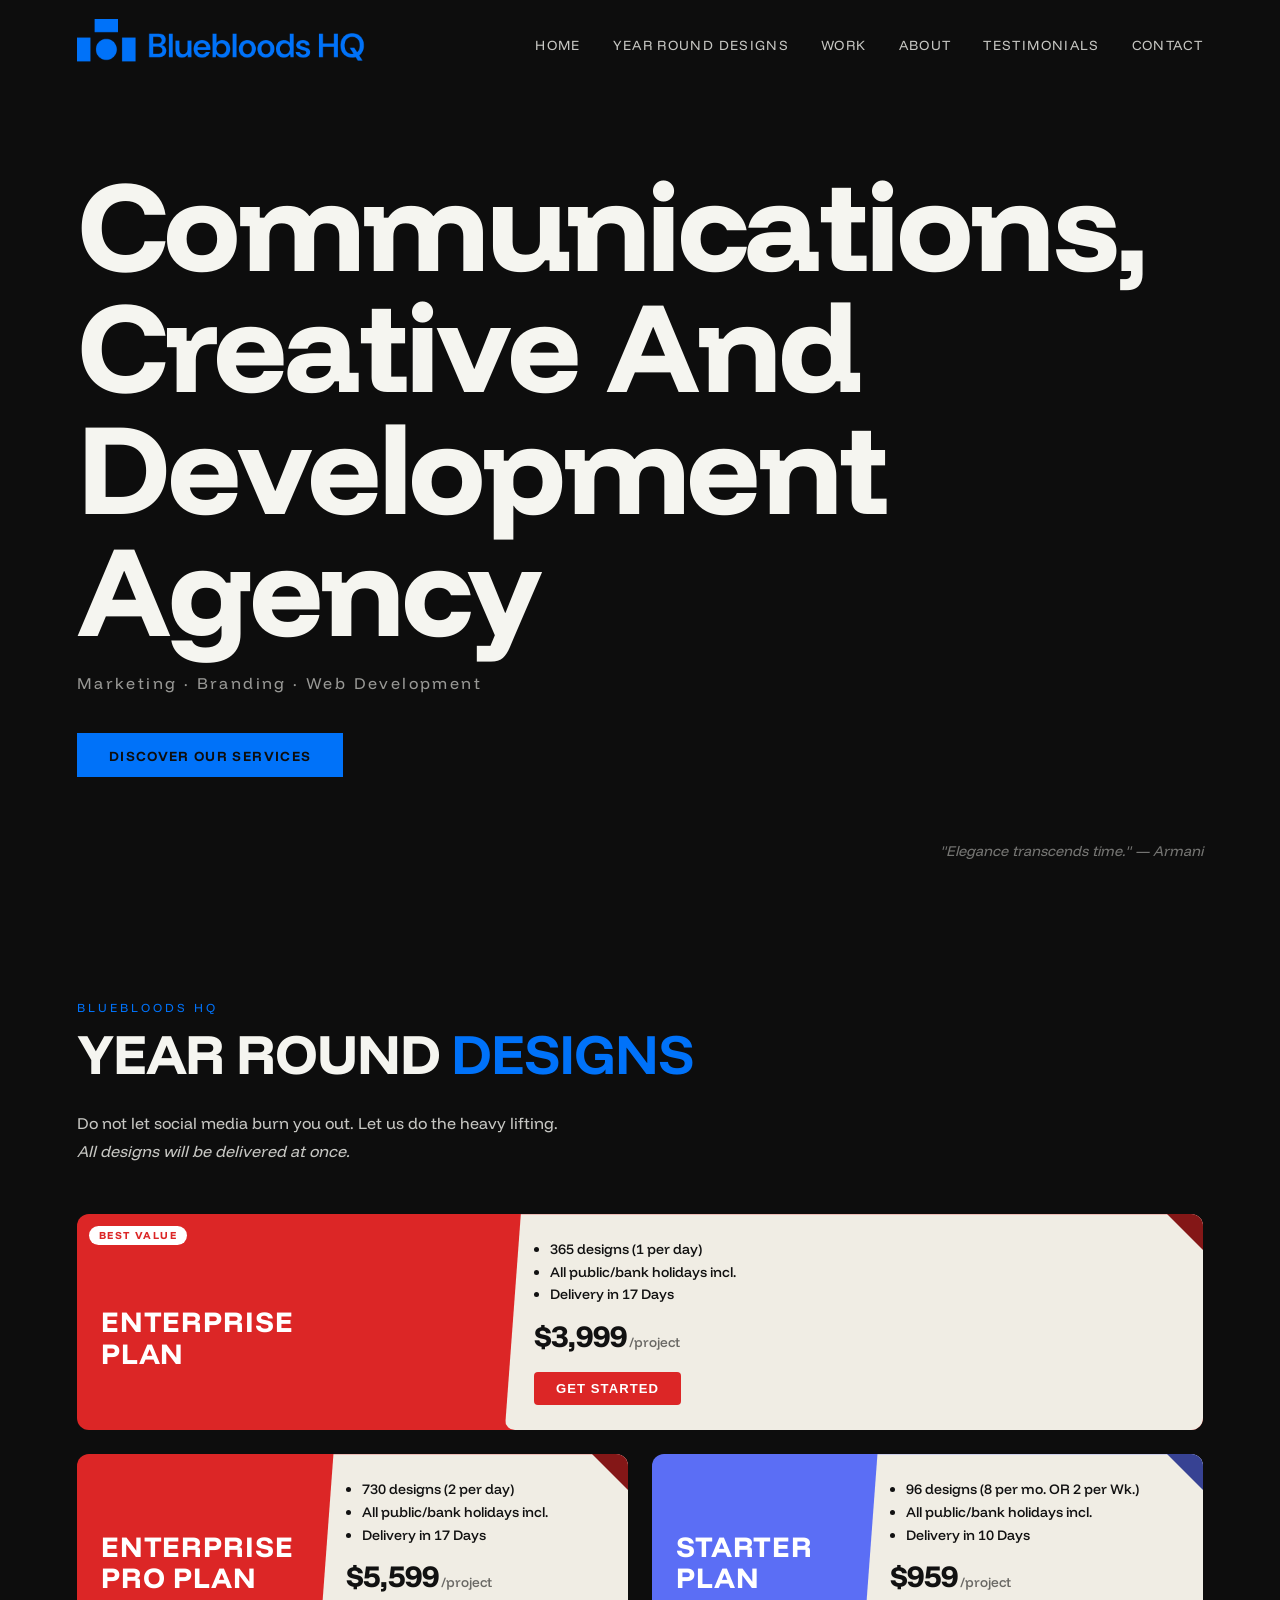
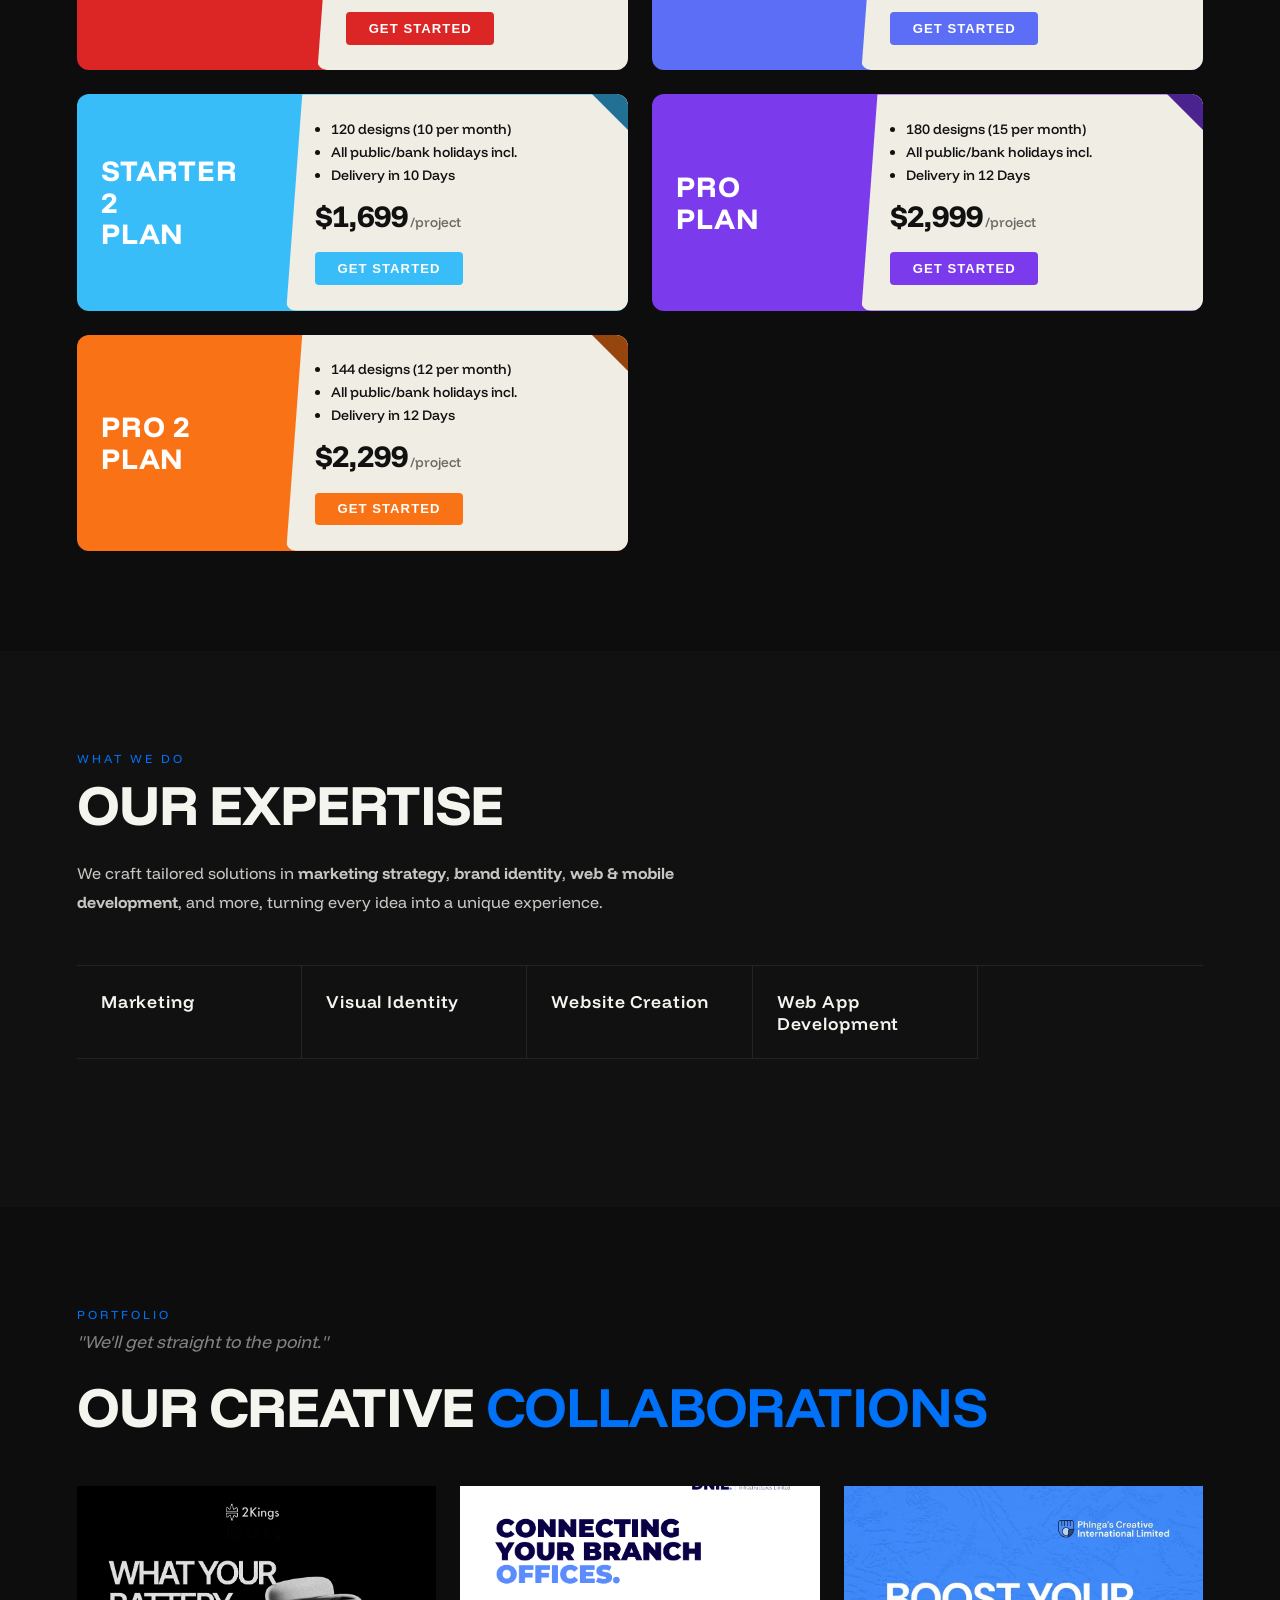
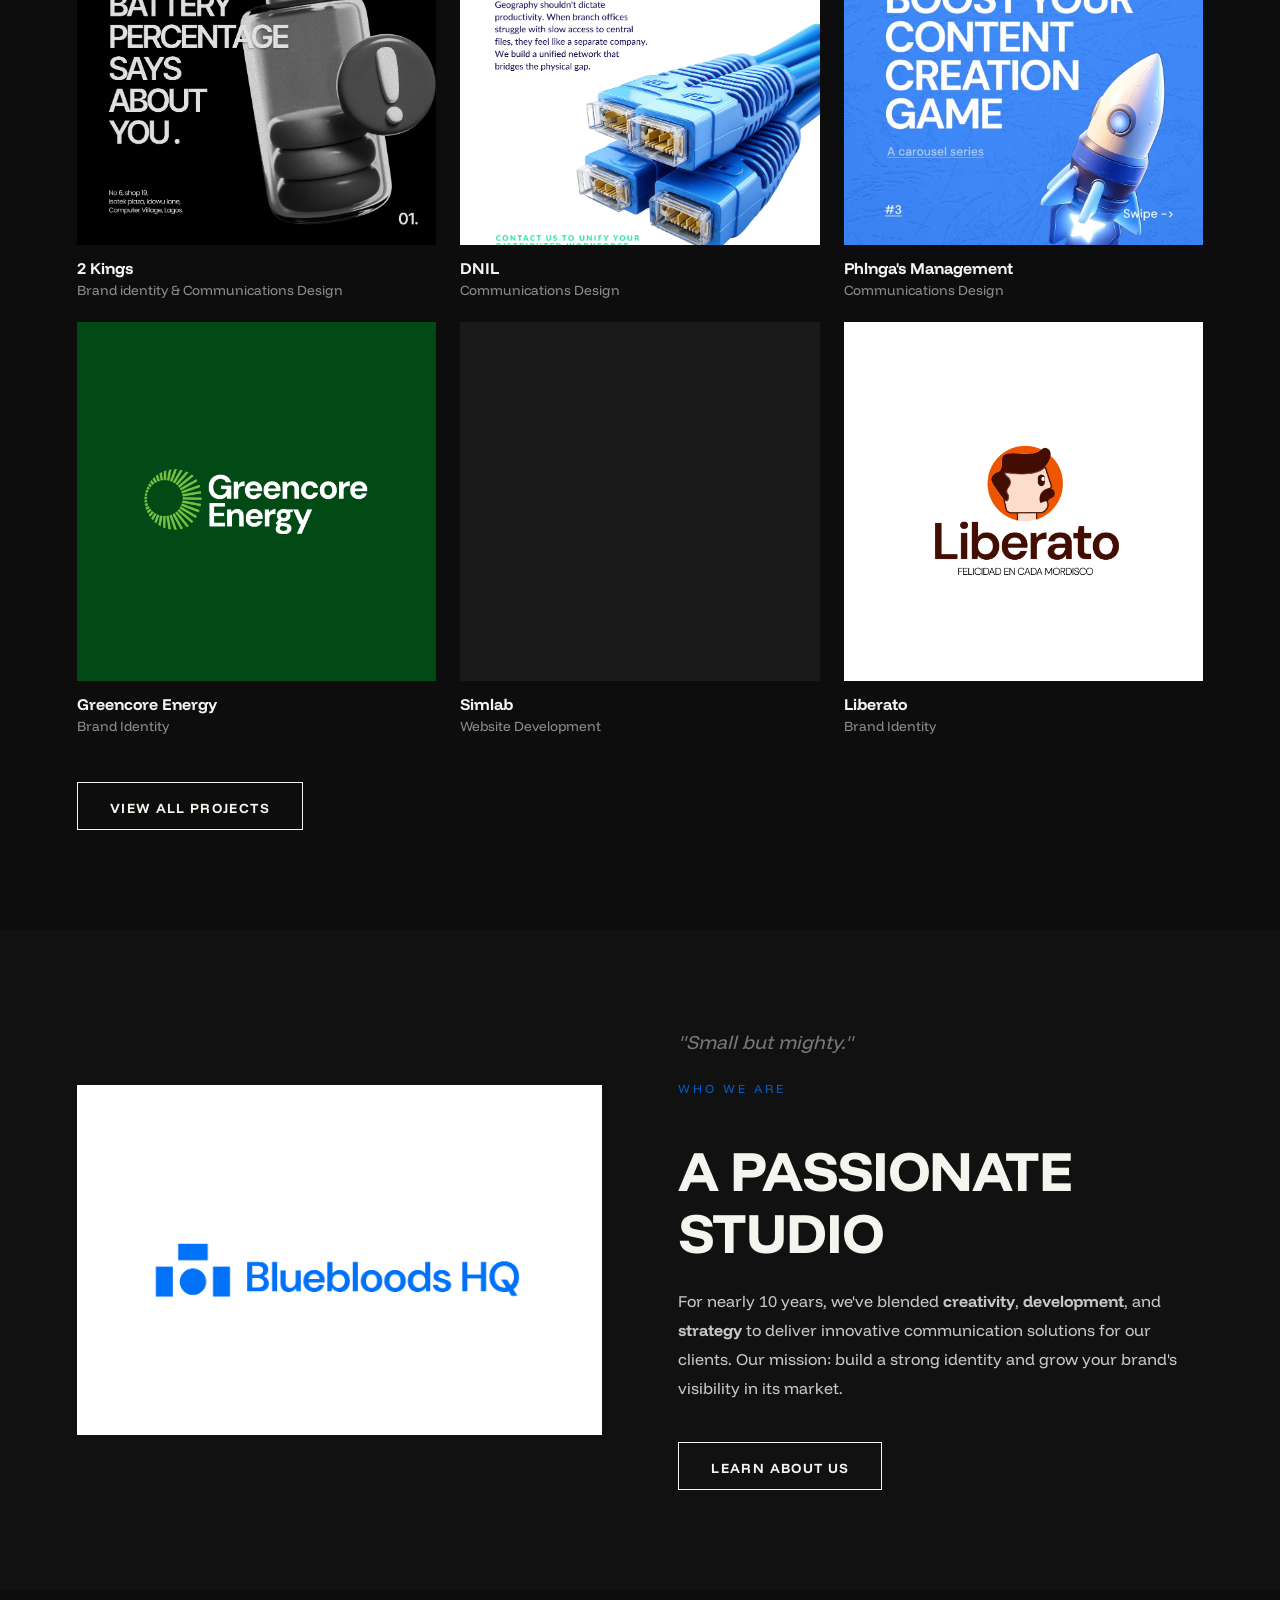
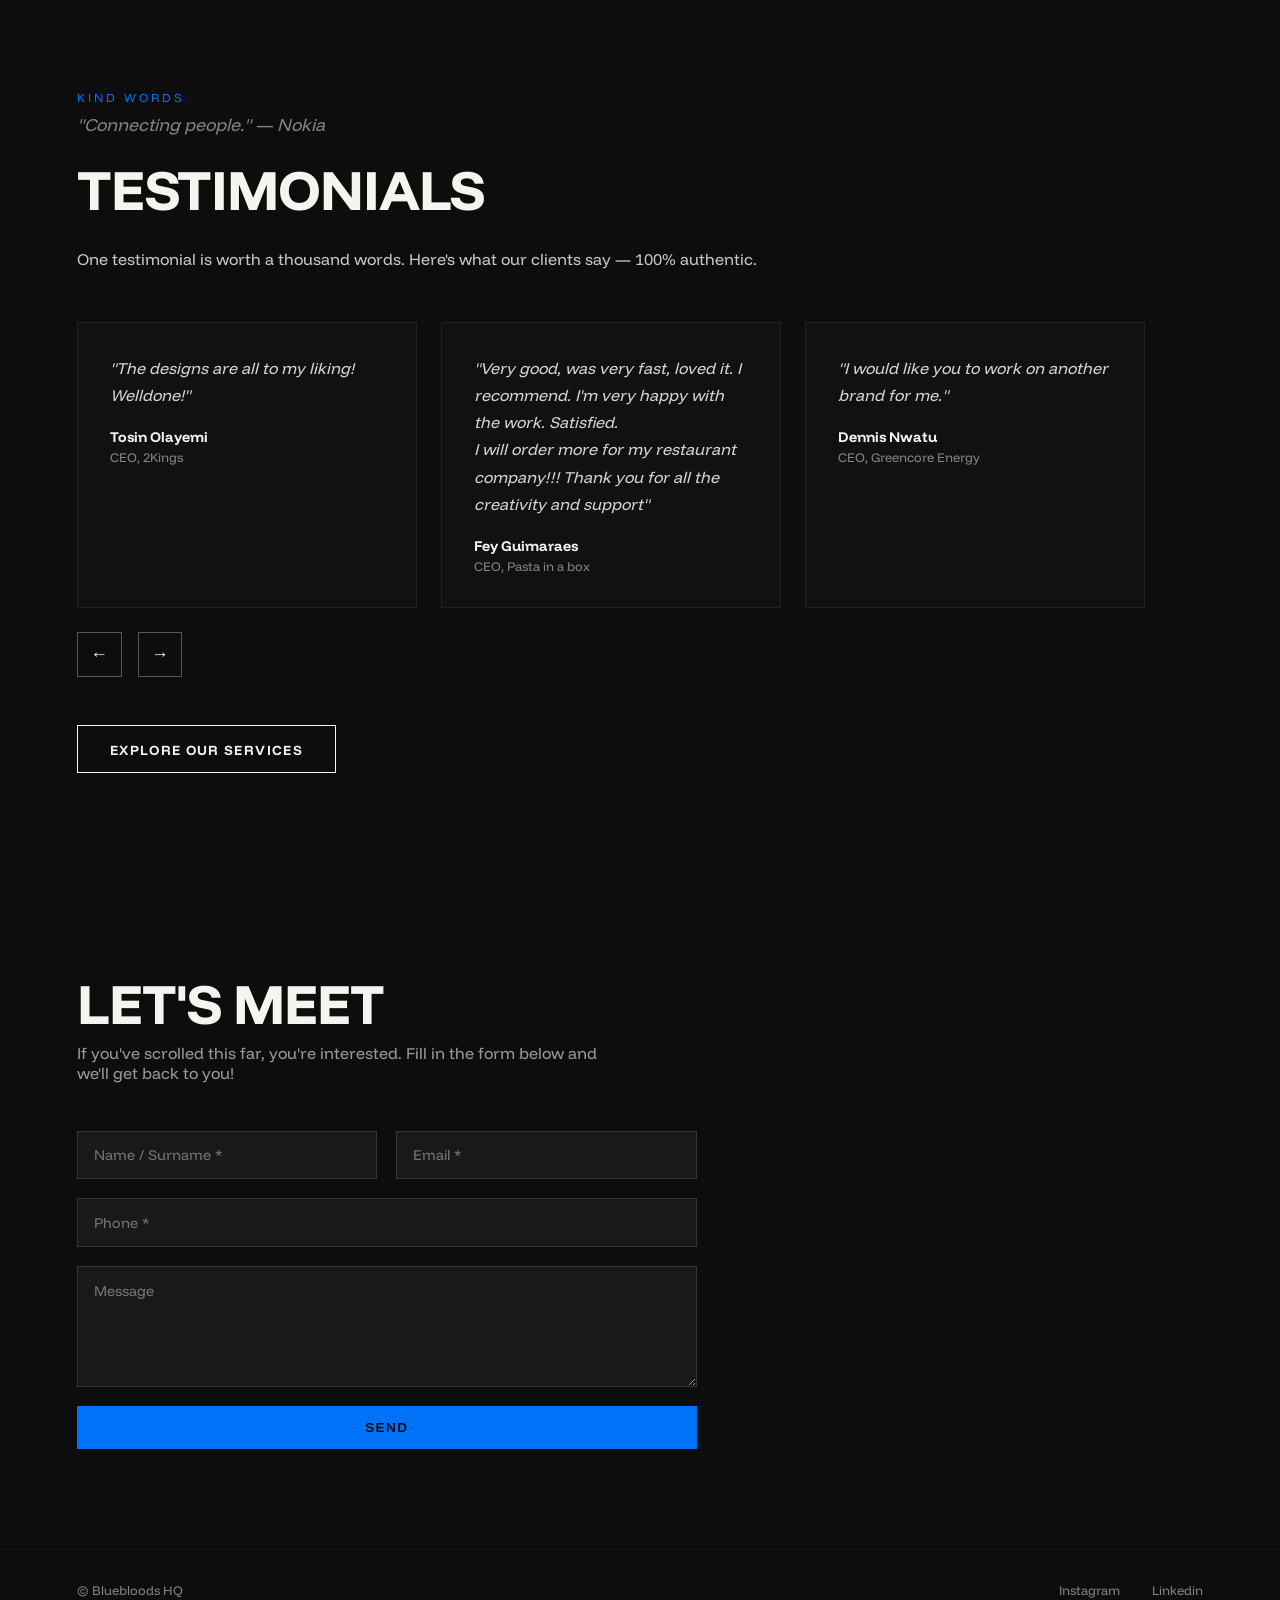
==== commit aba51e6e: "Fix form" ====
--- a/index.html
+++ b/index.html
@@ -5,14 +5,15 @@
     <meta name="viewport" content="width=device-width, initial-scale=1.0">
     <title>BlueBloods HQ - Year-Round Design Services | Social Media Made Simple</title>
     <link rel="stylesheet" href="styles.css">
-    <link rel="icon" type="image/png" href="favicon.png">
+    <link rel="icon" type="image/png" href="./images/blue favicon.png">
     <meta name="description" content="Stop burning out on social media. Get 96-720 professional designs delivered yearly. All public/bank holidays included. From $299/project.">
     
     <!-- Fonts -->
     <link rel="preconnect" href="https://fonts.googleapis.com">
     <link rel="preconnect" href="https://fonts.gstatic.com" crossorigin>
     <link href="https://fonts.googleapis.com/css2?family=Bebas+Neue&family=Plus+Jakarta+Sans:wght@400;500;600;700;800&display=swap" rel="stylesheet">
-    
+    <link href="https://fonts.googleapis.com/css2?family=Space+Grotesk:wght@400;500;600;700;800;900&display=swap" rel="stylesheet" /> 
+    <link href="https://fonts.googleapis.com/css2?family=Funnel+Display:wght@300..800&display=swap" rel="stylesheet">  
 </head>
 <body>
 
@@ -273,17 +274,17 @@
         <p>Communications Design</p>
       </a>
       <a href="./projects/phlnga.html" class="work-item">
-        <div class="work-img" style="background-image: url('img/project3.jpg')"></div>
+        <div class="work-img" style="background-image: url('./images/phlnga/2.jpeg')"></div>
         <h3>Phlnga's Management</h3>
         <p>Communications Design</p>
       </a>
-      <a href="#" class="work-item">
-        <div class="work-img" style="background-image: url('img/project4.jpg')"></div>
+      <a href="./projects/greencore.html" class="work-item">
+        <div class="work-img" style="background-image: url('./images/Greencore/Business card (BACK).png')"></div>
         <h3>Greencore Energy</h3>
         <p>Brand Identity</p>
       </a>
-      <a href="#" class="work-item">
-        <div class="work-img" style="background-image: url('img/project5.jpg')"></div>
+      <a href="./projects/simlab.html" class="work-item">
+        <div class="work-img" style="background-image: url('./images/simlab/Screenshot\ 2026-03-07\ at\ 07.29.41.png')"></div>
         <h3>Simlab</h3>
         <p>Website Development</p>
       </a>
@@ -302,7 +303,7 @@
   <!-- ABOUT -->
   <section id="about">
     <div class="about-img">
-      <img src="images/bluebloods white icon.png" alt="Our team" />
+      <img src="images/Bluebloods full tex.png" alt="Our team" />
     </div>
     <div class="about-content">
       <blockquote>"Small but mighty."</blockquote>
@@ -353,6 +354,31 @@
           <strong>S & M</strong>
           <span>CEO, Exfoods</span>
         </div>
+        <div class="testimonial-card">
+          <p>"The designs are all to my liking! Welldone!"</p>
+          <strong>Tosin Olayemi</strong>
+          <span>CEO, 2Kings</span>
+        </div>
+        <div class="testimonial-card">
+          <p>"Very good, was very fast, loved it. I recommend. I'm very happy with the work. Satisfied. <br>I will order more for my restaurant company!!! Thank you for all the creativity and support"</p>
+          <strong>Fey Guimaraes</strong>
+          <span>CEO, Pasta in a box</span>
+        </div>
+        <div class="testimonial-card">
+          <p>"I would like you to work on another brand for me."</p>
+          <strong>Dennis Nwatu</strong>
+          <span>CEO, Greencore Energy</span>
+        </div>
+        <div class="testimonial-card">
+          <p>"I really like your work."</p>
+          <strong>Phlnga</strong>
+          <span>CEO, Phlnga's Creative Intl.</span>
+        </div>
+        <div class="testimonial-card">
+          <p>"Excellent communication, very fast, very efficient, I would recommend 100%."</p>
+          <strong>S & M</strong>
+          <span>CEO, Exfoods</span>
+        </div>
       </div>
     </div>
     <div class="testimonial-controls">
@@ -376,10 +402,6 @@
       </div>
       <input type="tel" name="phone" placeholder="Phone *" required />
       <textarea name="message" placeholder="Message" rows="5"></textarea>
-      <div class="checkboxdiv">
-        <input type="checkbox" required />
-        <span>I consent to my personal data being used to respond to my request.</span>
-      </div>
       <button type="submit" class="btn">Send</button>
     </form>
   </section>
--- a/styles.css
+++ b/styles.css
@@ -7,7 +7,7 @@
   --white: #f5f5f0;
   --accent: #0072F9;
   --gray: #888;
-  --font-main: 'Space Grotesk','Funnel Display','Helvetica Neue', Arial, sans-serif;
+  --font-main: 'Funnel Display', 'Space Grotesk', 'Helvetica Neue', Arial, sans-serif;
   --section-pad: 100px 6vw;
 }
 
@@ -88,17 +88,22 @@
   flex-direction: column;
   height: 3rem;
   align-items: center;
+  justify-content: flex-start;
+  padding: 0 2rem;
+}
+.btn-outline span {
+  display: flex;
+  align-items: center;
   justify-content: center;
-  gap: 0;
-  padding: 0 2rem;
-}
-.btn-outline span {
-  display: block;
+  height: 3rem;
+  flex-shrink: 0;
   transition: transform 0.35s ease;
-  line-height: 3rem;
   white-space: nowrap;
 }
-.btn-outline:hover span { transform: translateY(-100%); color: var(--accent); }
+.btn-outline:hover span {
+  transform: translateY(-100%);
+  color: var(--accent);
+}
 
 /* ─── SECTION SHARED ─── */
 section { padding: var(--section-pad); }
@@ -117,7 +122,7 @@
   font-size: clamp(2rem, 5vw, 3.5rem);
   font-weight: 800;
   text-transform: uppercase;
-  letter-spacing: 0.05em;
+  letter-spacing: -0.02em;
   line-height: 1.1;
   margin-bottom: 1rem;
 }
@@ -137,7 +142,6 @@
 .hero-text {
   position: relative;
   z-index: 2;
-  max-width: 600px;
   width: 100%;
 }
 .hero-label {
@@ -148,12 +152,33 @@
   margin-bottom: 0.5rem;
 }
 #hero h1 {
-  font-size: clamp(2.5rem, 14vw, 10rem);
+  width: 100%;
+  font-size: 8rem;
   font-weight: 900;
   letter-spacing: -0.02em;
   line-height: 0.95;
   margin-bottom: 1.5rem;
 }
+
+@media (max-width: 768px) {
+  .hero-text {
+    position: relative;
+    z-index: 2;
+    width: 100%;
+  }
+
+  #hero h1 {
+    width: 100%;
+    font-size: 3.5rem;
+    font-weight: 900;
+    letter-spacing: -0.02em;
+    line-height: 0.95;
+    margin-bottom: 1.5rem;
+    word-break: break-word;
+    overflow-wrap: break-word;
+  }
+}
+
 .hero-sub { font-size: 1rem; letter-spacing: 0.15em; opacity: 0.6; margin-bottom: 2.5rem; }
 
 .hero-video-wrap {
@@ -225,32 +250,47 @@
   align-items: center;
   background: #111;
 }
-.about-img img { width: 100%; aspect-ratio: 3/4; object-fit: cover; }
+.about-img img { width: 100%; aspect-ratio: 12/8; object-fit: cover; }
 .about-content blockquote { font-style: italic; font-size: 1.2rem; opacity: 0.45; margin-bottom: 1rem; }
 .about-content p { line-height: 1.8; opacity: 0.8; margin: 1.5rem 0 2.5rem; }
 
 /* ─── TESTIMONIALS ─── */
 #testimonials { background: var(--black); overflow: hidden; }
 
-.testimonial-track-wrap { overflow: hidden; margin: 3rem 0 1.5rem; }
+.testimonial-track-wrap {
+  overflow: hidden;
+  margin: 3rem 0 1.5rem;
+  width: 100%;
+}
 .testimonial-track {
   display: flex;
   gap: 1.5rem;
-  transition: transform 0.5s ease;
-  will-change: transform;
-}
+  width: max-content;
+  animation: scrollTrack 30s linear infinite;
+}
+.testimonial-track:hover { animation-play-state: paused; }
+
+@keyframes scrollTrack {
+  0%   { transform: translateX(0); }
+  100% { transform: translateX(-50%); }
+}
+
 .testimonial-card {
-  min-width: 340px;
+  width: 340px;
+  flex-shrink: 0;
   background: #111;
   border: 1px solid rgba(255,255,255,0.07);
   padding: 2rem;
-  flex-shrink: 0;
 }
 .testimonial-card p { font-style: italic; line-height: 1.7; opacity: 0.85; margin-bottom: 1.2rem; }
 .testimonial-card strong { display: block; font-size: 0.9rem; }
 .testimonial-card span { font-size: 0.8rem; opacity: 0.5; }
 
-.testimonial-controls { display: flex; gap: 1rem; margin-bottom: 3rem; }
+.testimonial-controls {
+  display: flex;
+  gap: 1rem;
+  margin-bottom: 3rem;
+}
 .testimonial-controls button {
   background: none;
   border: 1px solid rgba(255,255,255,0.3);
@@ -260,7 +300,10 @@
   cursor: pointer;
   transition: border-color 0.2s, color 0.2s;
 }
-.testimonial-controls button:hover { border-color: var(--accent); color: var(--accent); }
+.testimonial-controls button:hover {
+  border-color: var(--accent);
+  color: var(--accent);
+}n   
 
 /* ─── CONTACT ─── */
 #contact { background: #111; }
@@ -344,6 +387,7 @@
   .form-row { grid-template-columns: 1fr; }
   .testimonial-card { min-width: 80vw; }
   footer { flex-direction: column; text-align: center; }
+
 }
 /* ─── PLANS SECTION ─── */
 #plans { background: #0d0d0d; }
@@ -364,7 +408,7 @@
   border-radius: 12px;
   overflow: hidden;
   background: var(--plan-color);
-  min-height: 140px;
+  min-height: 70px;
   transition: transform 0.3s ease, box-shadow 0.3s ease;
 }
 .plan-card:hover {
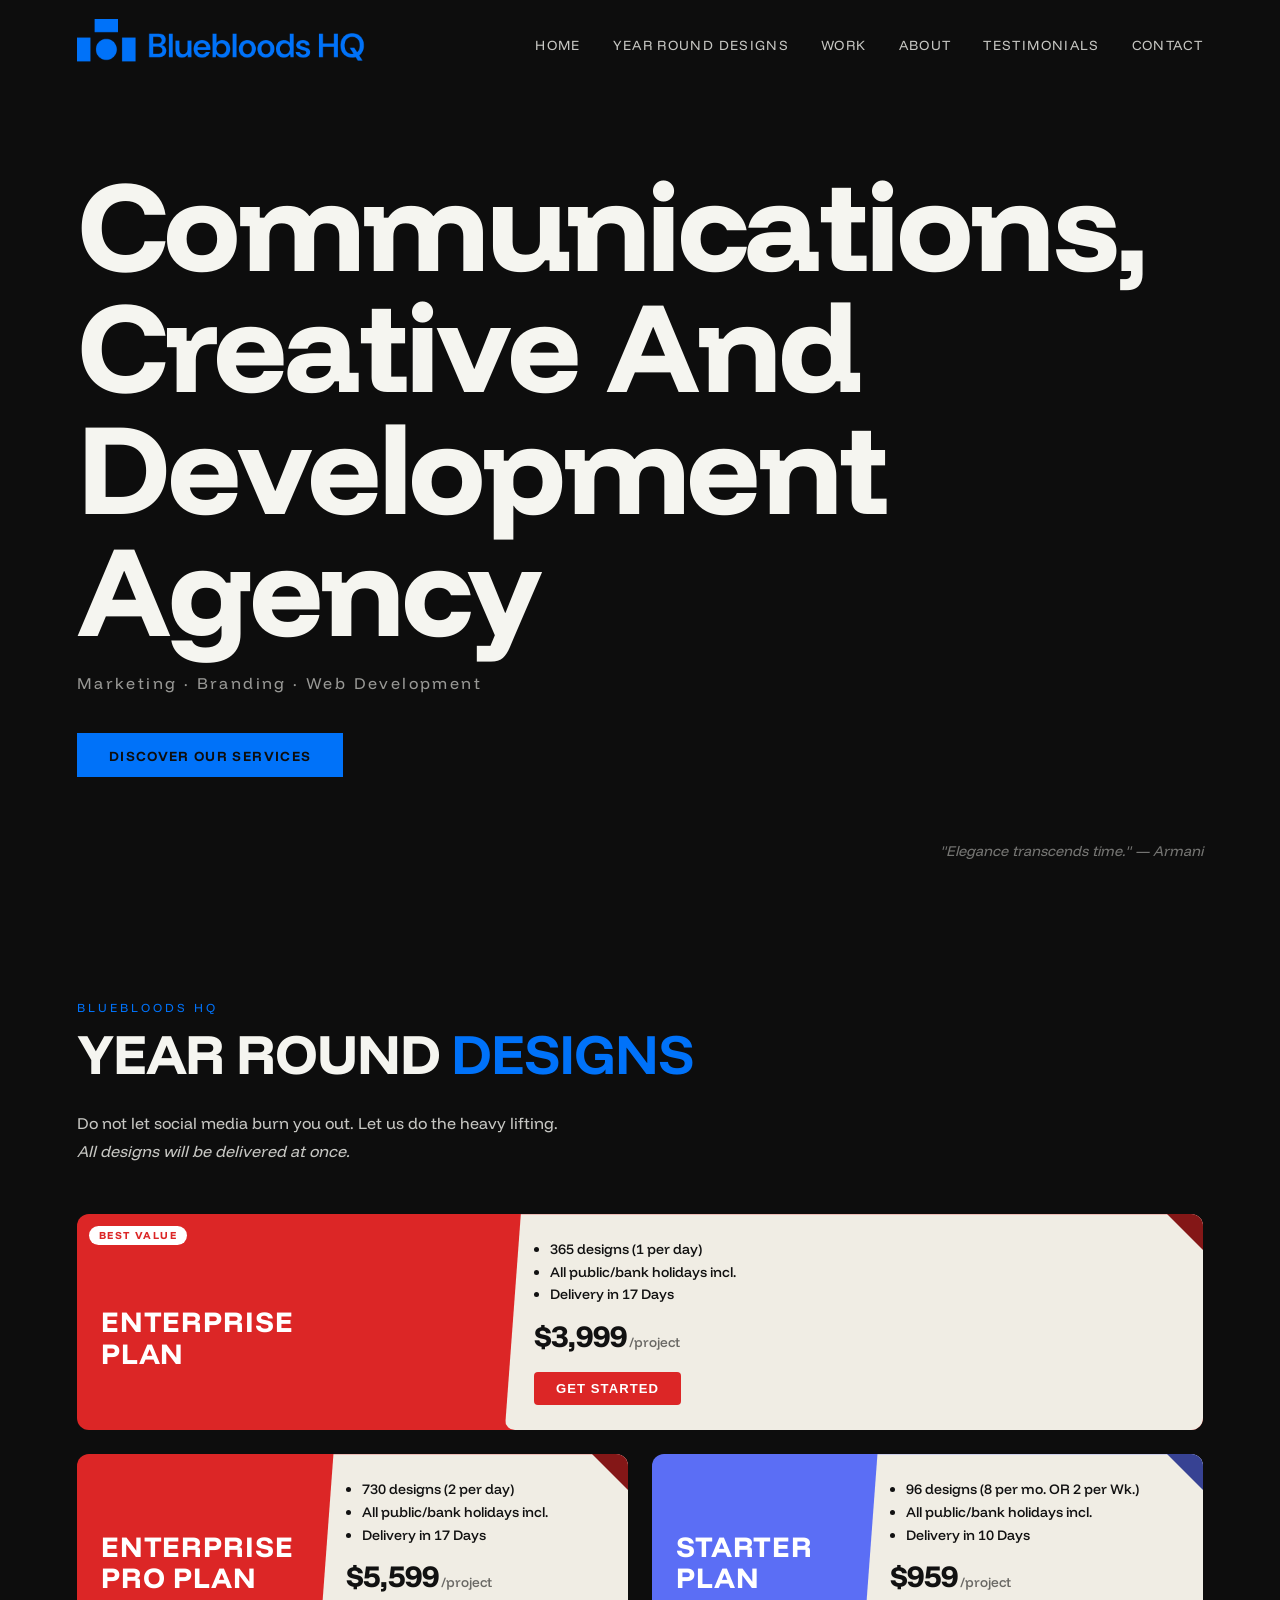
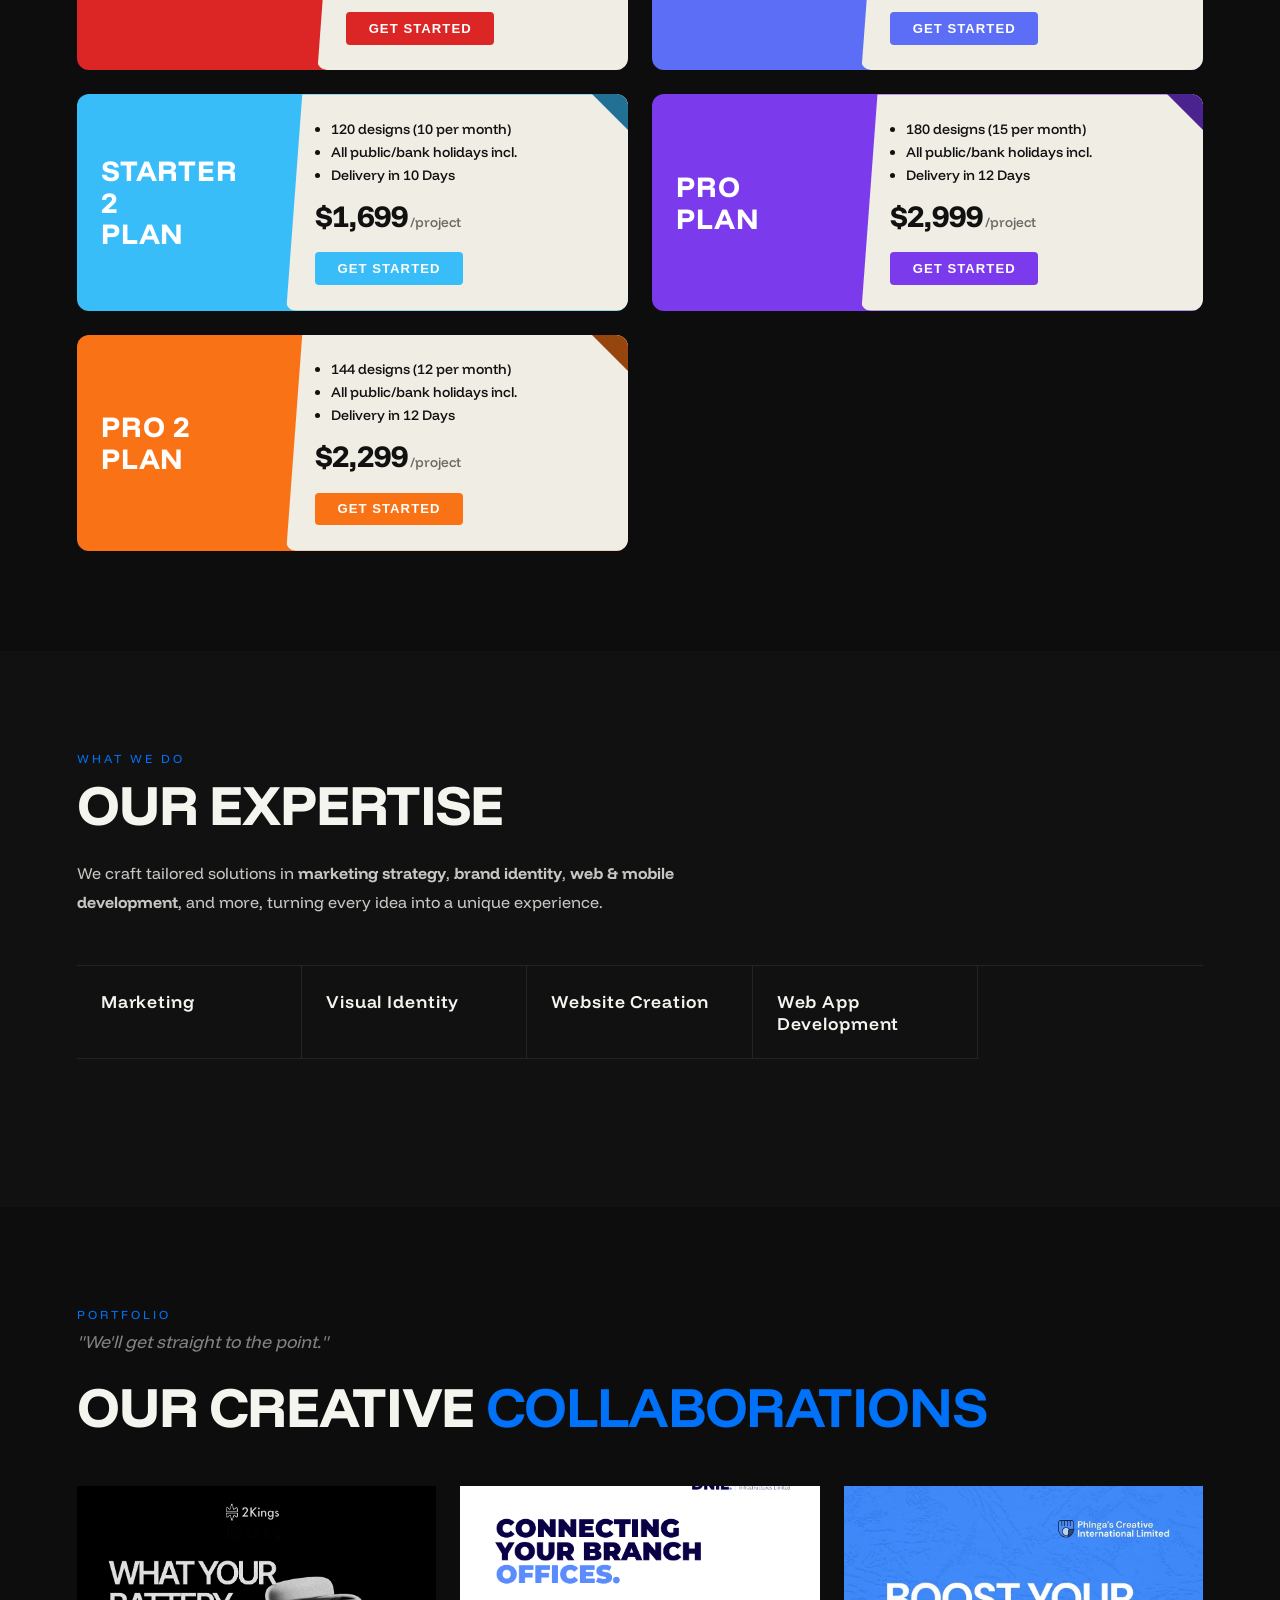
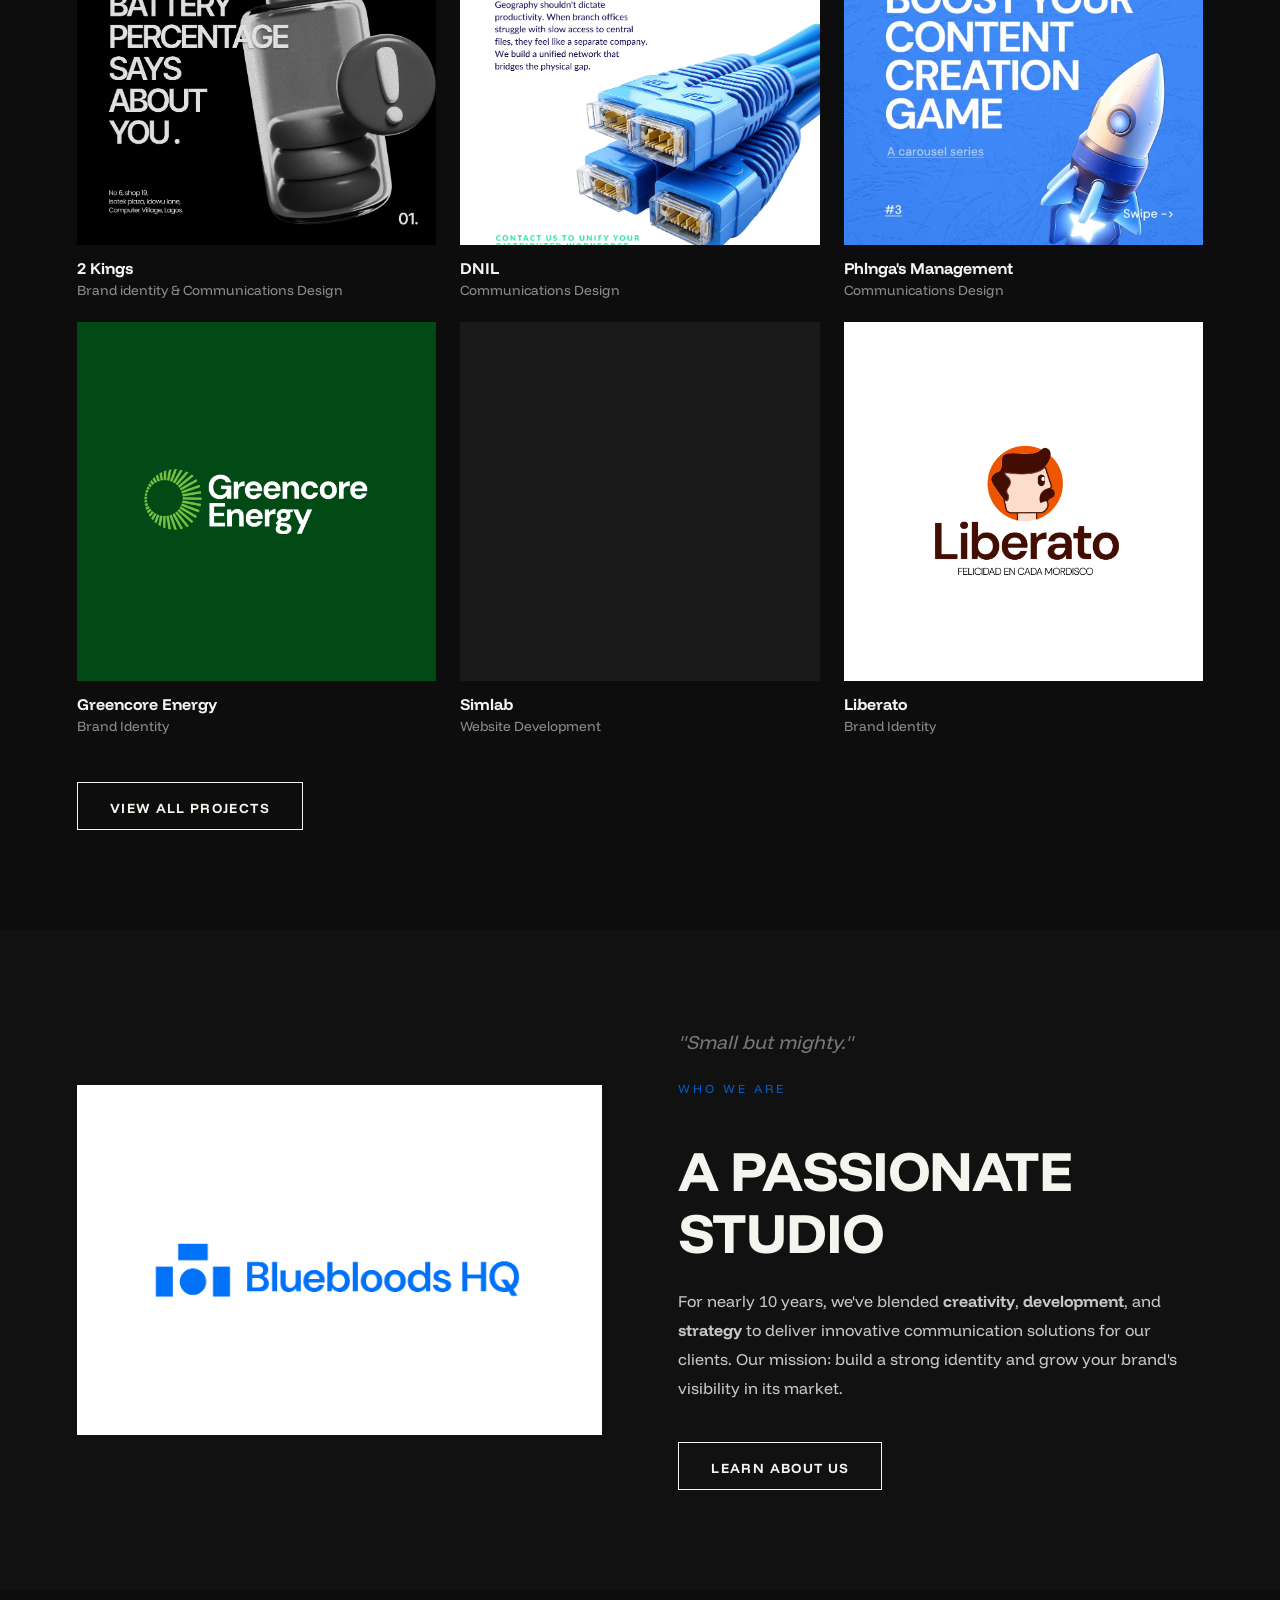
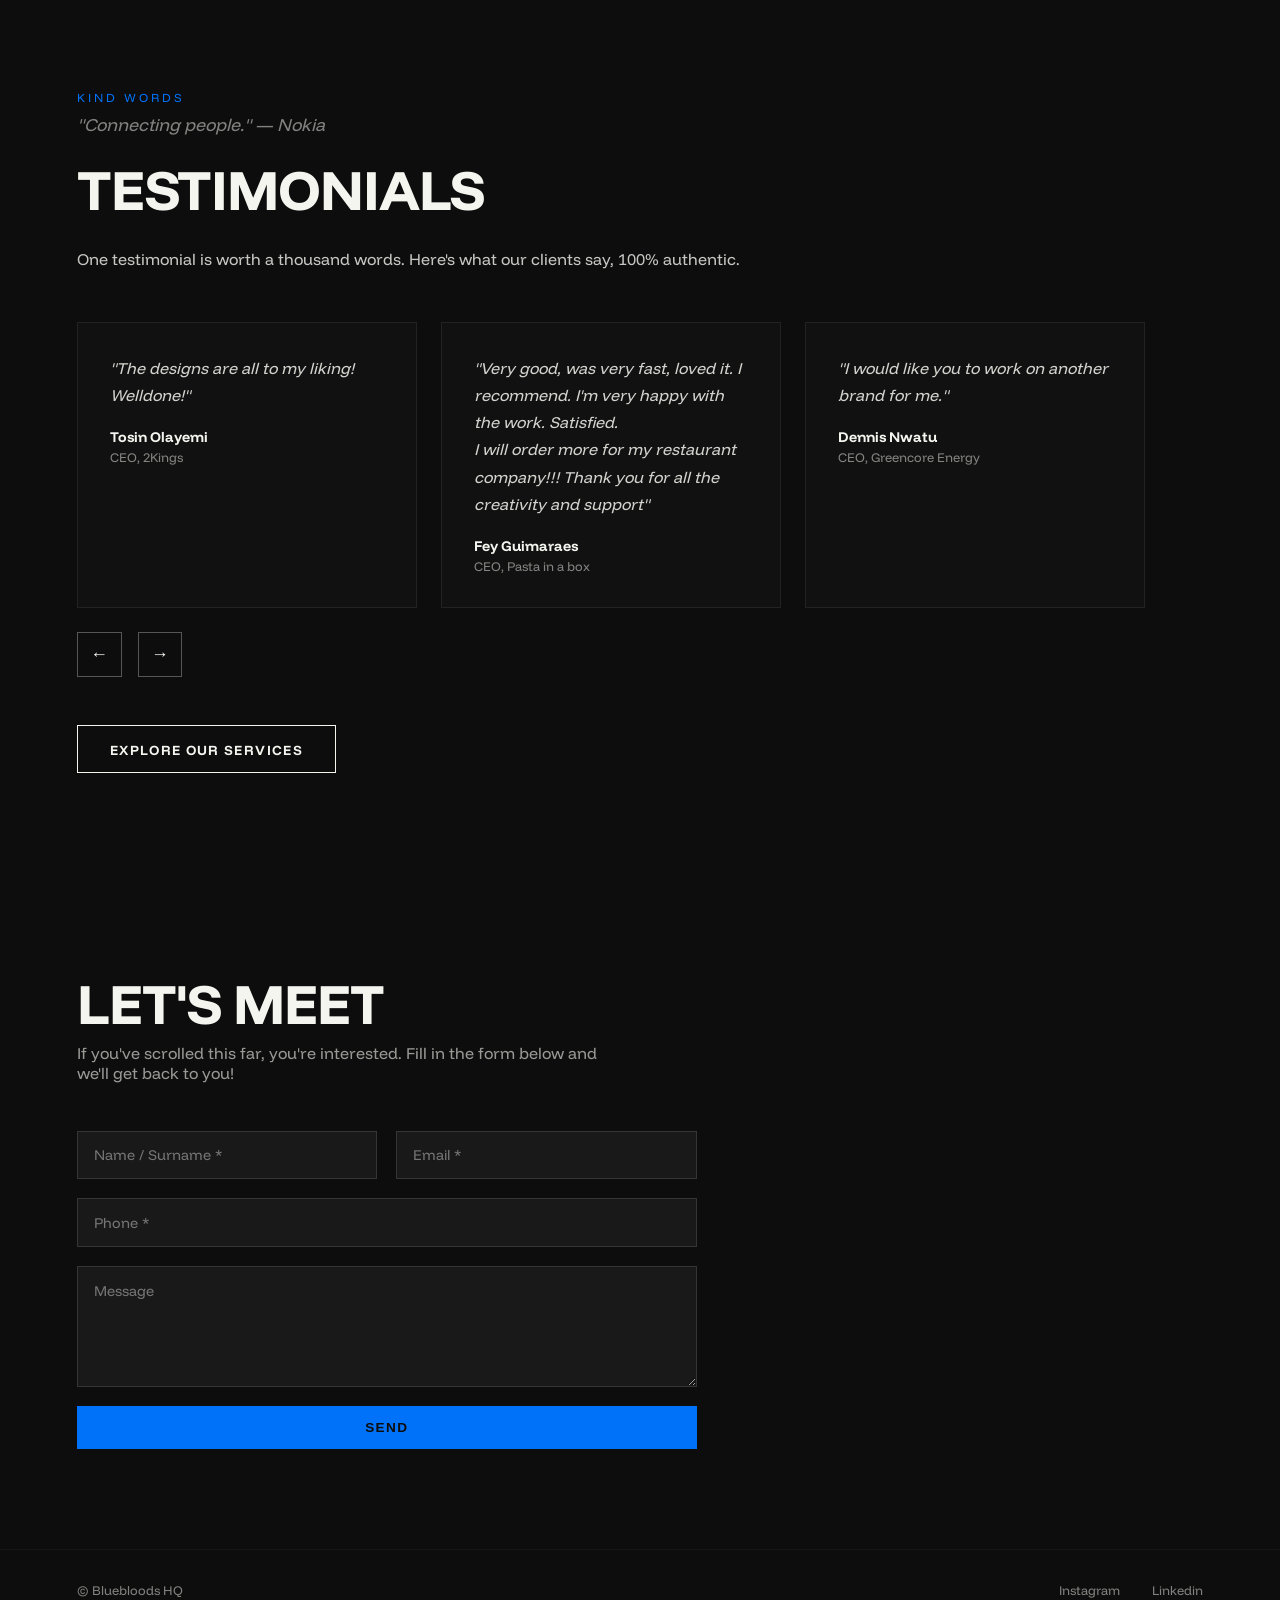
==== commit 3f24bac1: "edit text" ====
--- a/index.html
+++ b/index.html
@@ -326,7 +326,7 @@
     <p class="section-label">KIND WORDS</p>
     <blockquote class="section-quote">"Connecting people." — Nokia</blockquote>
     <h2>TESTIMONIALS</h2>
-    <p class="section-intro">One testimonial is worth a thousand words. Here's what our clients say — 100% authentic.</p>
+    <p class="section-intro">One testimonial is worth a thousand words. Here's what our clients say, 100% authentic.</p>
     <div class="testimonial-track-wrap">
       <div class="testimonial-track" id="testimonialTrack">
         <div class="testimonial-card">
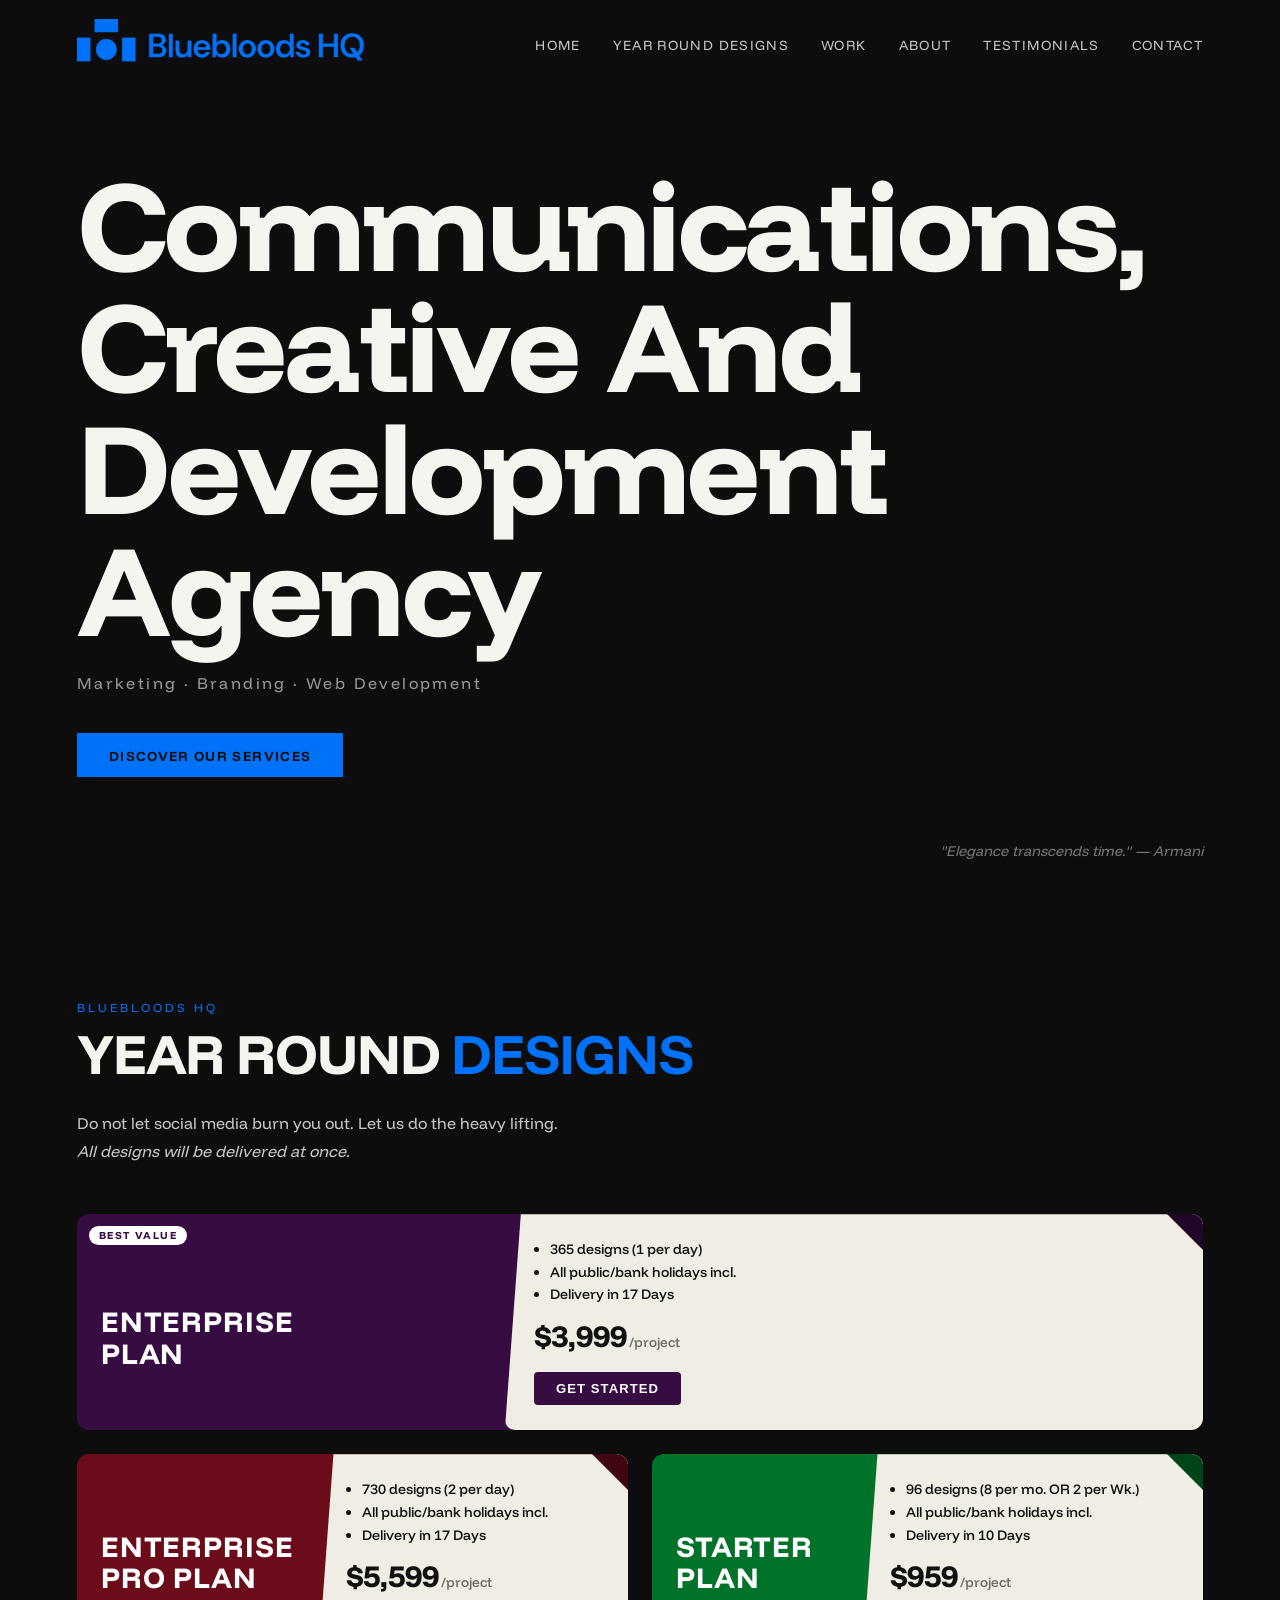
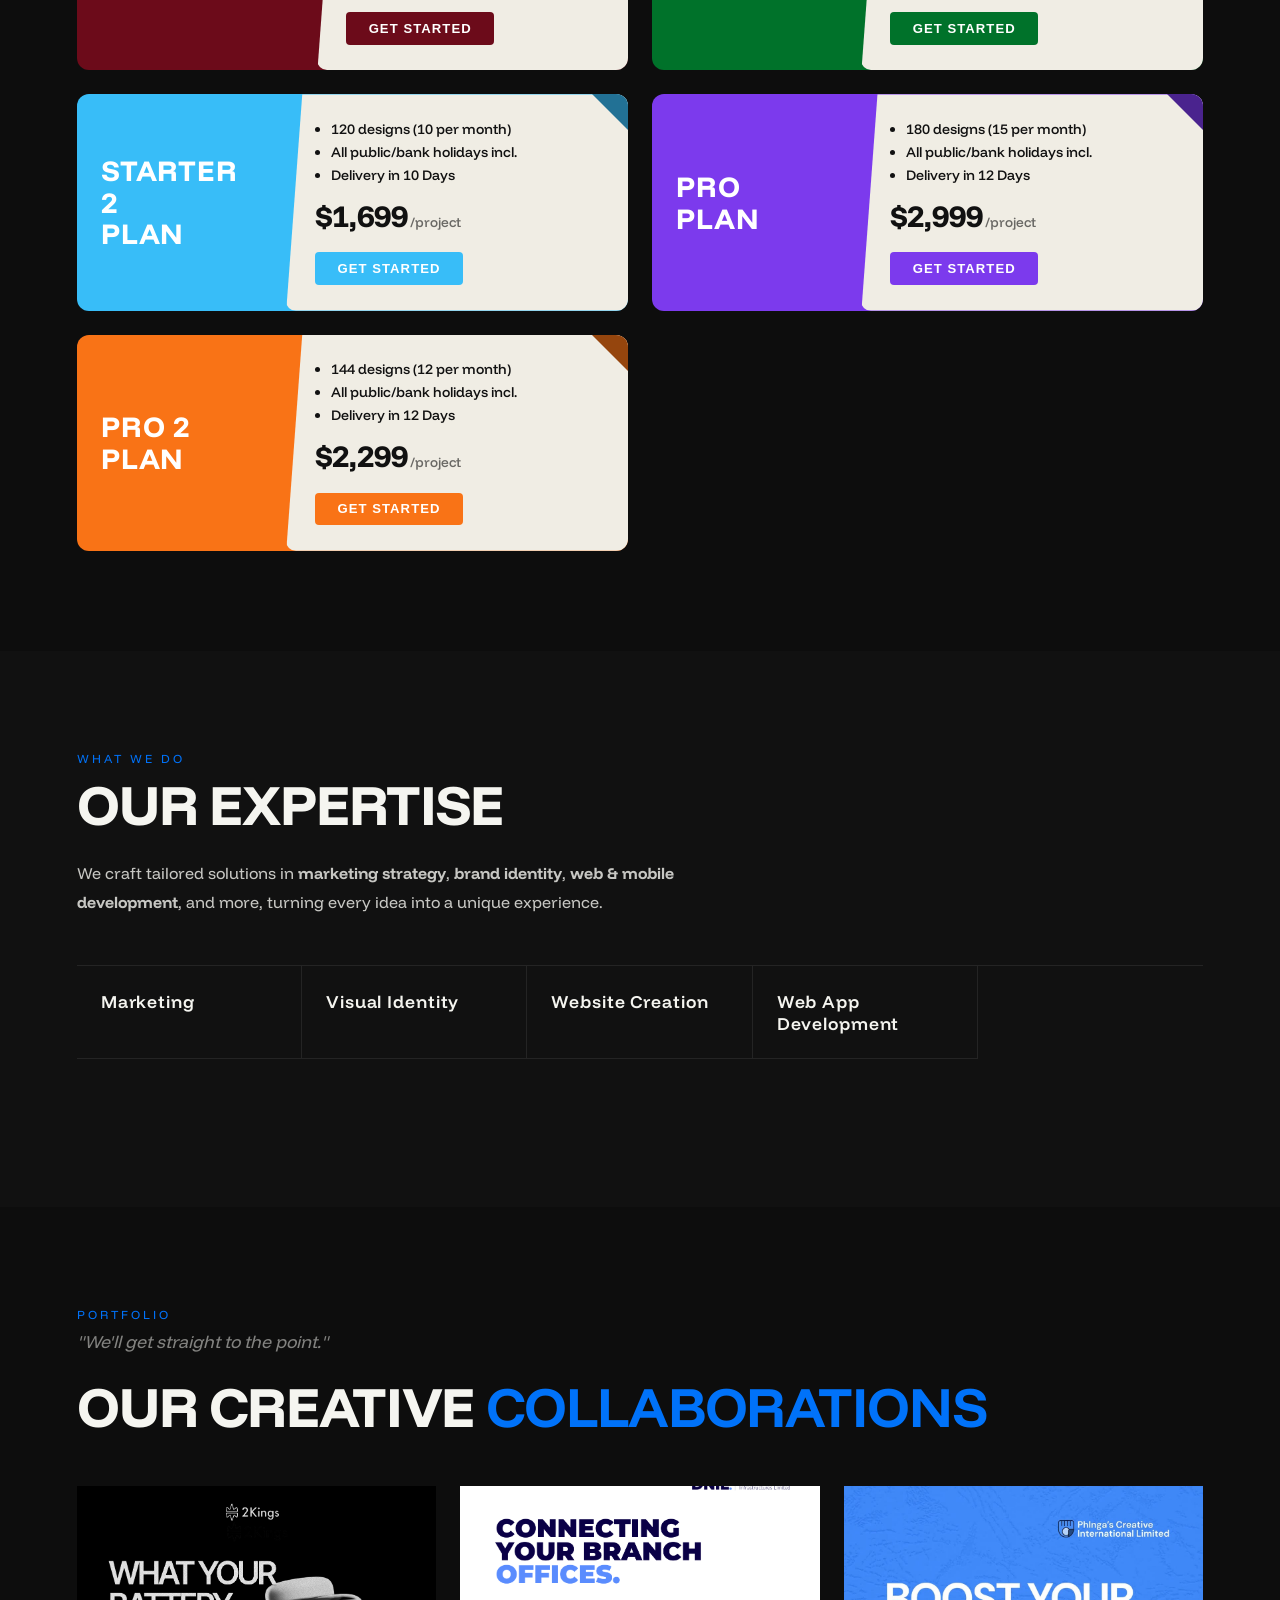
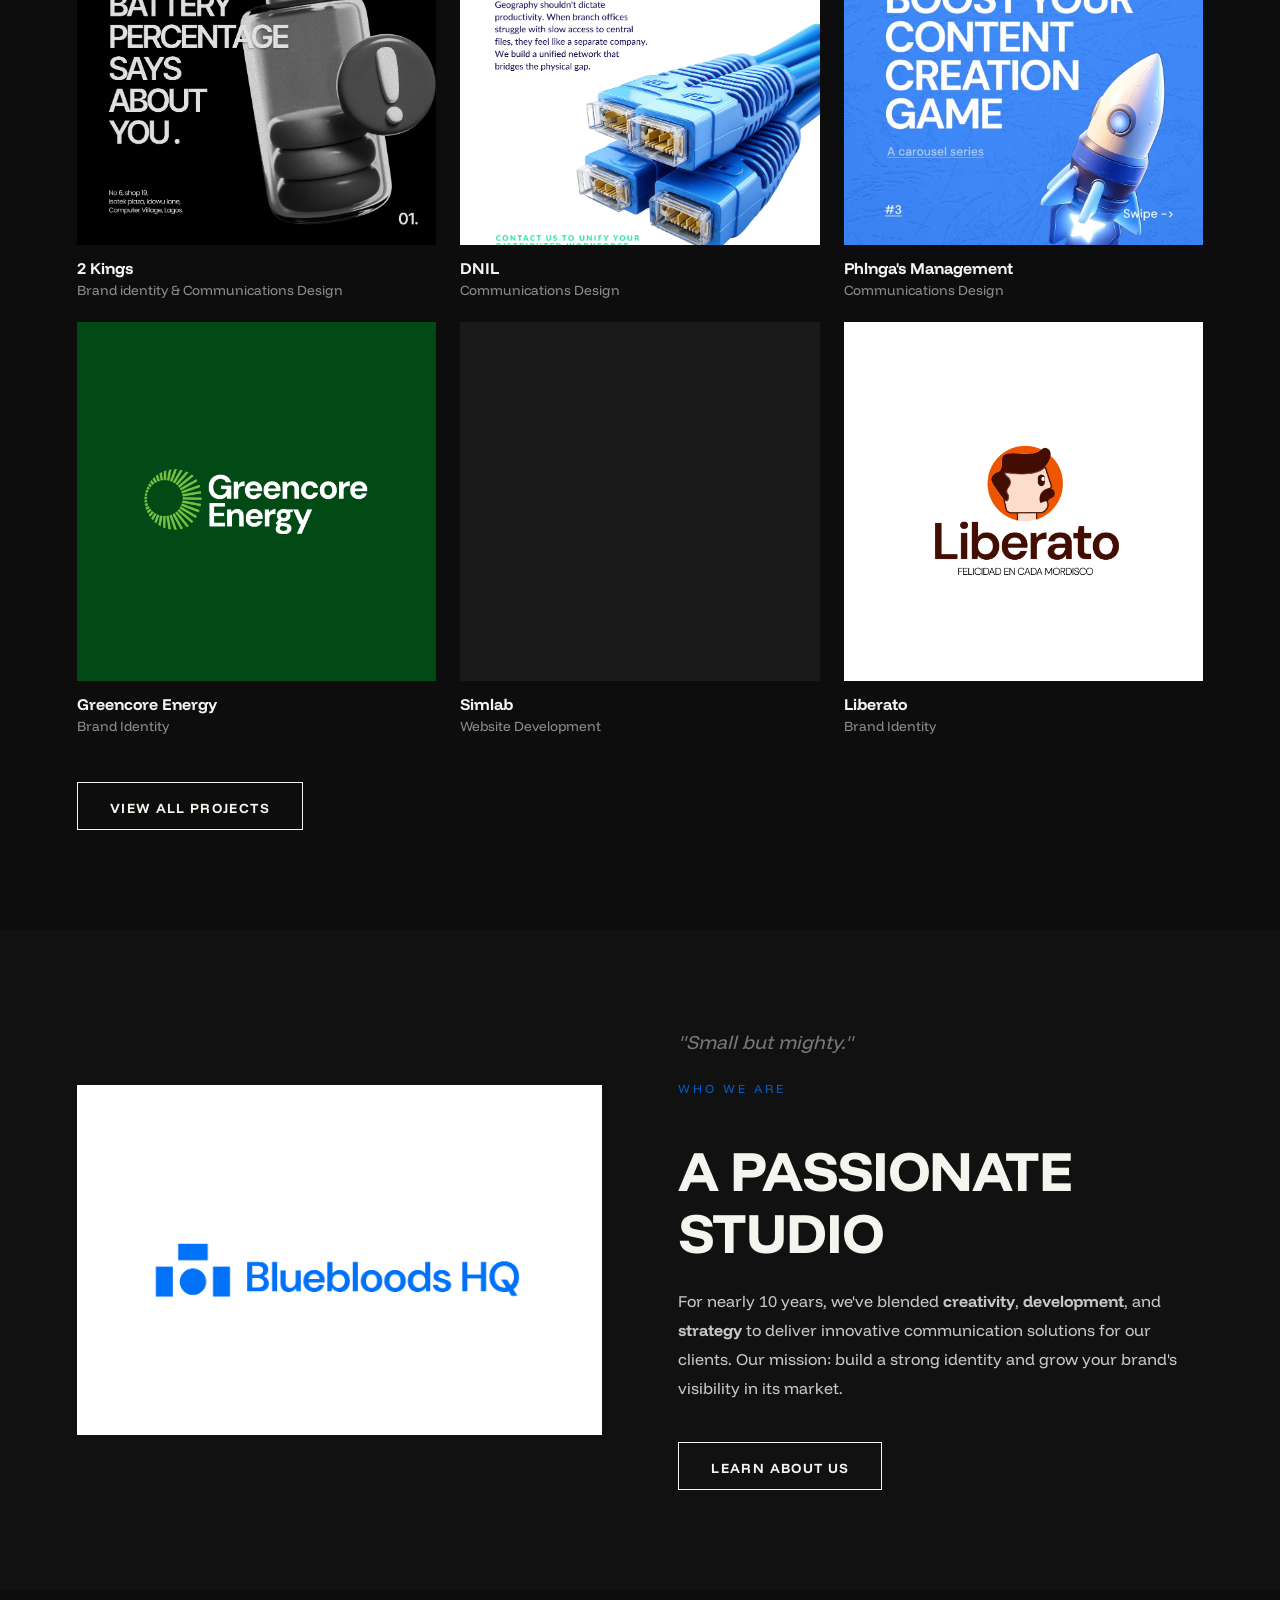
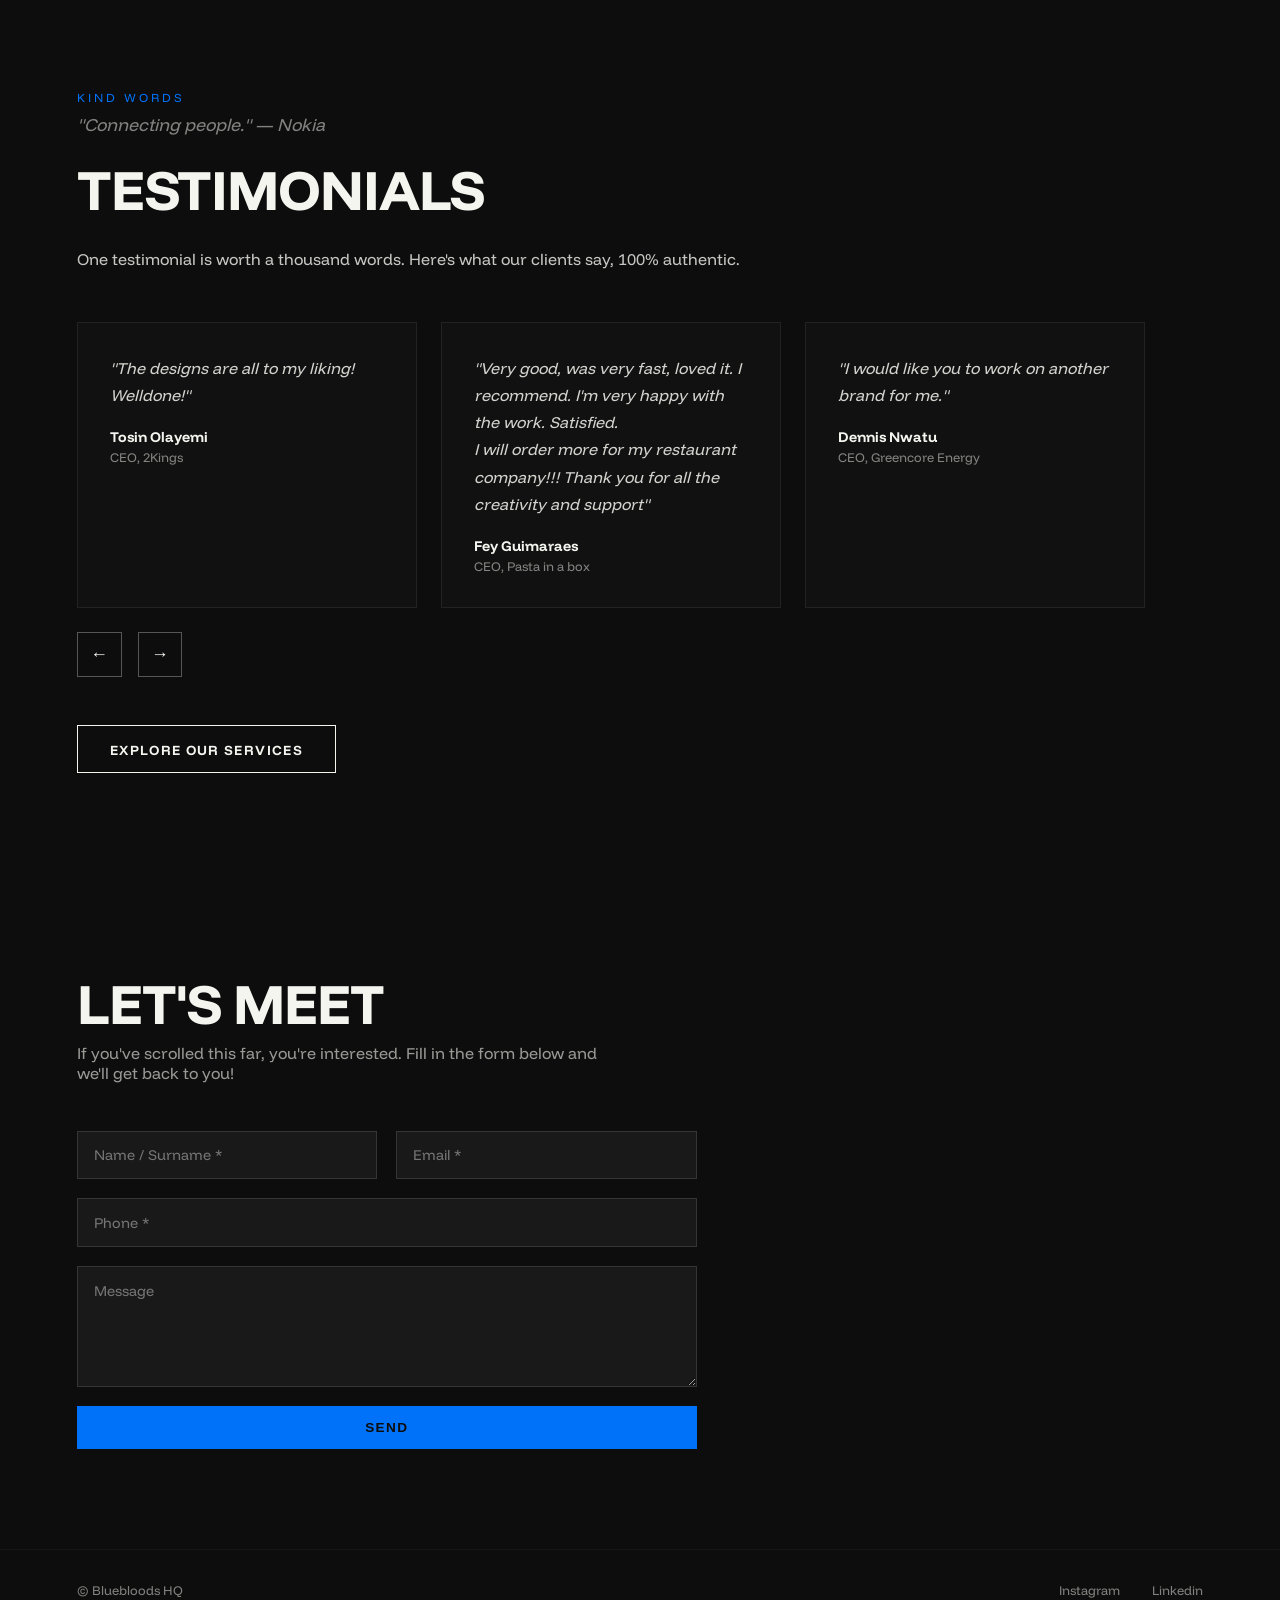
==== commit d8aae835: "Changed card colours"" ====
--- a/index.html
+++ b/index.html
@@ -66,7 +66,7 @@
     <div class="plans-grid">
 
       <!-- ENTERPRISE PLAN -->
-      <div class="plan-card featured" style="--plan-color: #dc2626;" data-plan="Enterprise Plan" data-price="$3,999">
+      <div class="plan-card featured" style="--plan-color: #360c42;" data-plan="Enterprise Plan" data-price="$3,999">
         <div class="plan-badge">BEST VALUE</div>
         <div class="plan-left">
           <h3><br>ENTERPRISE<br/>PLAN</h3>
@@ -84,7 +84,7 @@
       </div>
 
       <!-- ENTERPRISE PRO PLAN -->
-      <div class="plan-card" style="--plan-color: #dc2626;" data-plan="Enterprise Pro Plan" data-price="$5,599">
+      <div class="plan-card" style="--plan-color: #6c0b1a;" data-plan="Enterprise Pro Plan" data-price="$5,599">
         <div class="plan-left">
           <h3>ENTERPRISE<br/>PRO PLAN</h3>
         </div>
@@ -101,7 +101,7 @@
       </div>
 
       <!-- STARTER PLAN -->
-      <div class="plan-card" style="--plan-color: #5b6ef5;" data-plan="Starter Plan" data-price="$959">
+      <div class="plan-card" style="--plan-color: #00722a;" data-plan="Starter Plan" data-price="$959">
         <div class="plan-left">
           <h3>STARTER<br/>PLAN</h3>
         </div>
--- a/styles.css
+++ b/styles.css
@@ -448,6 +448,7 @@
   border-radius: 10px 0 0 10px;
   clip-path: polygon(16px 0%, 100% 0%, 100% 100%, 0% 100%);
 }
+
 .plan-right ul { padding-left: 1rem; display: flex; flex-direction: column; gap: 0.3rem; }
 .plan-right ul li { font-size: 0.88rem; font-weight: 500; list-style: disc; }
 
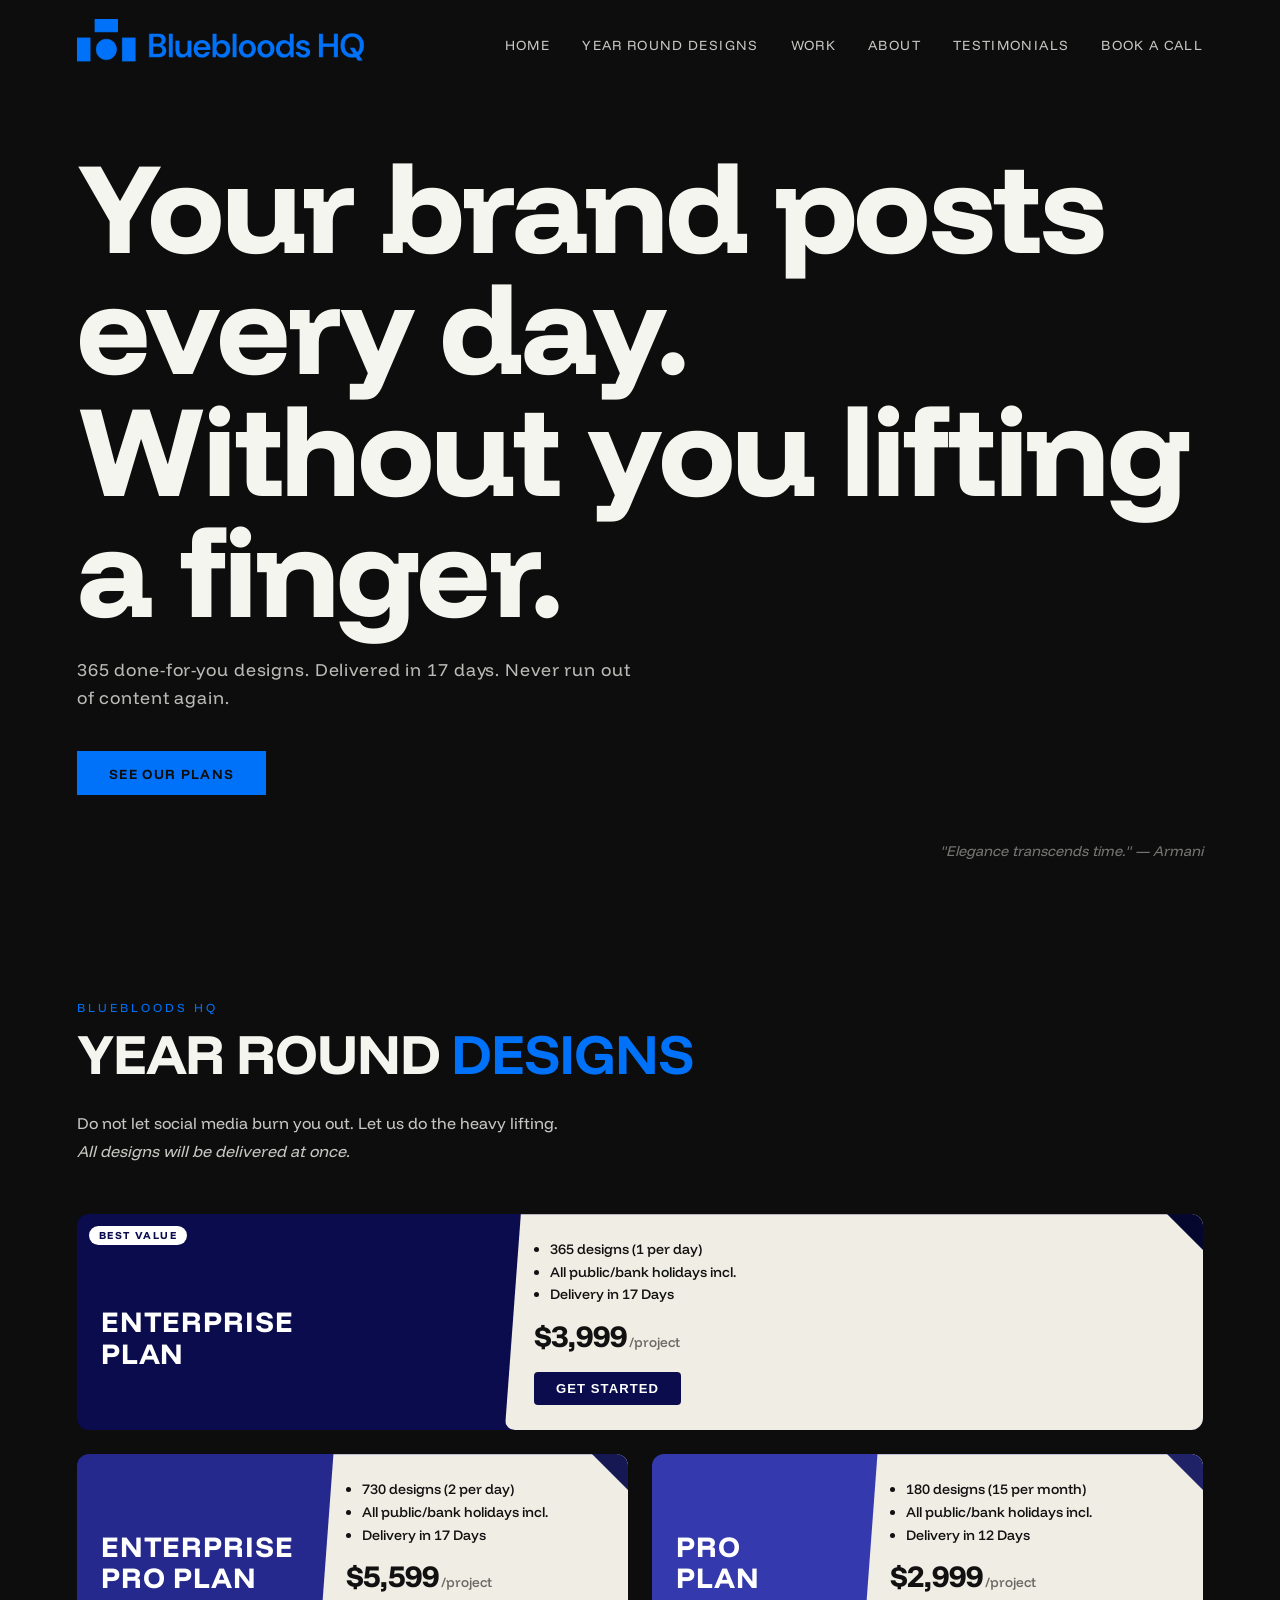
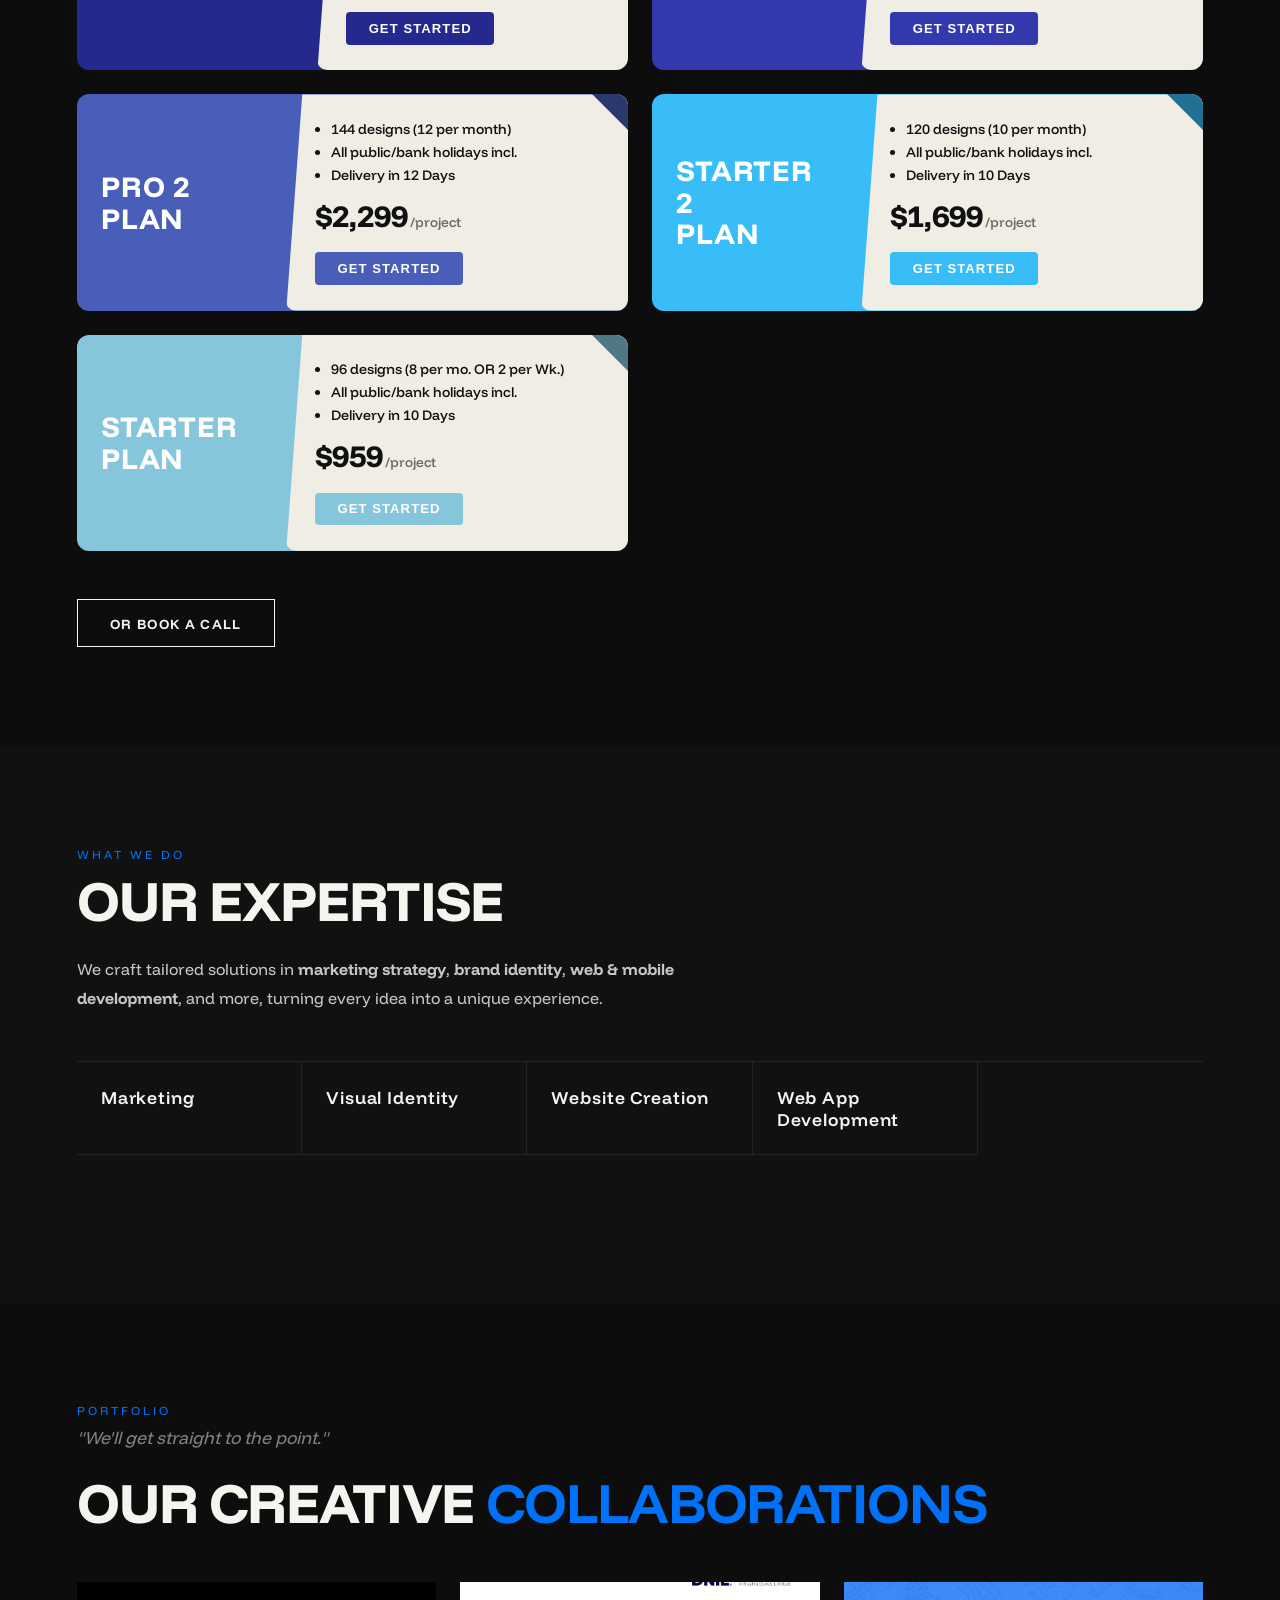
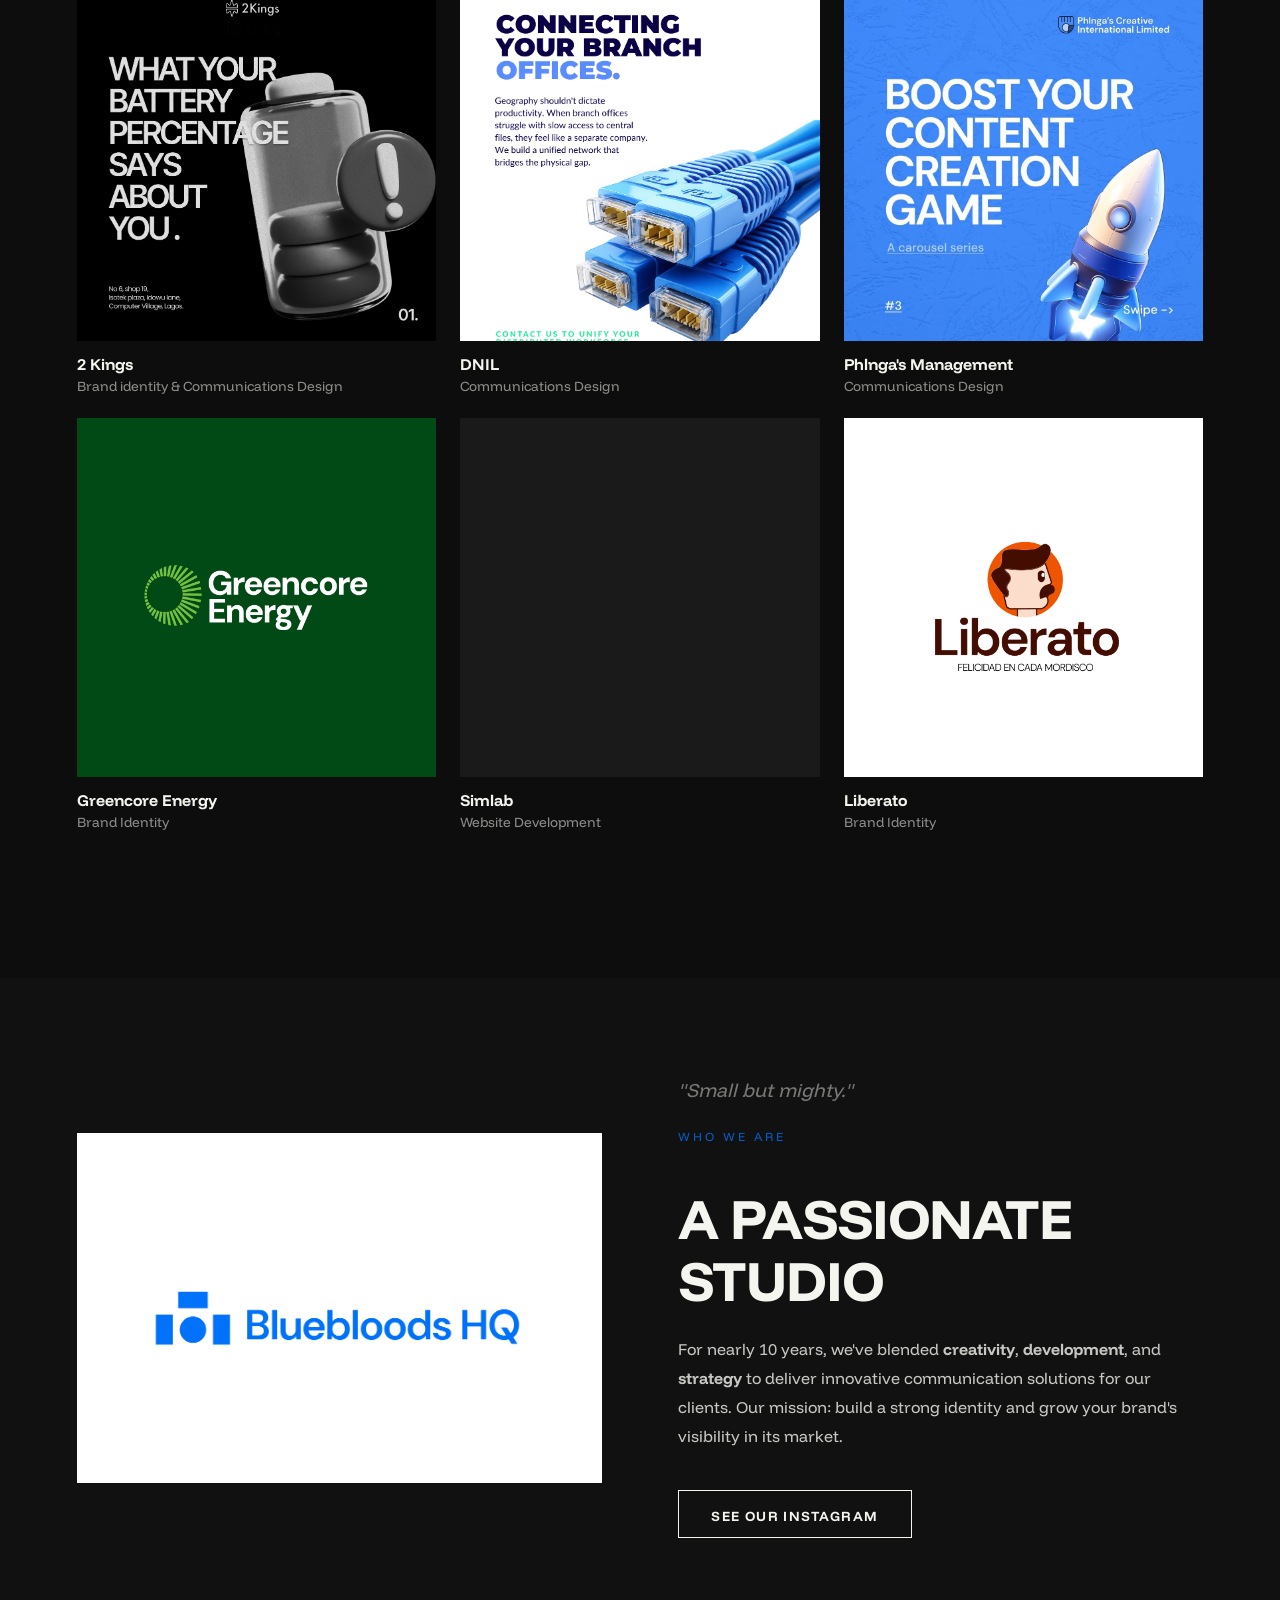
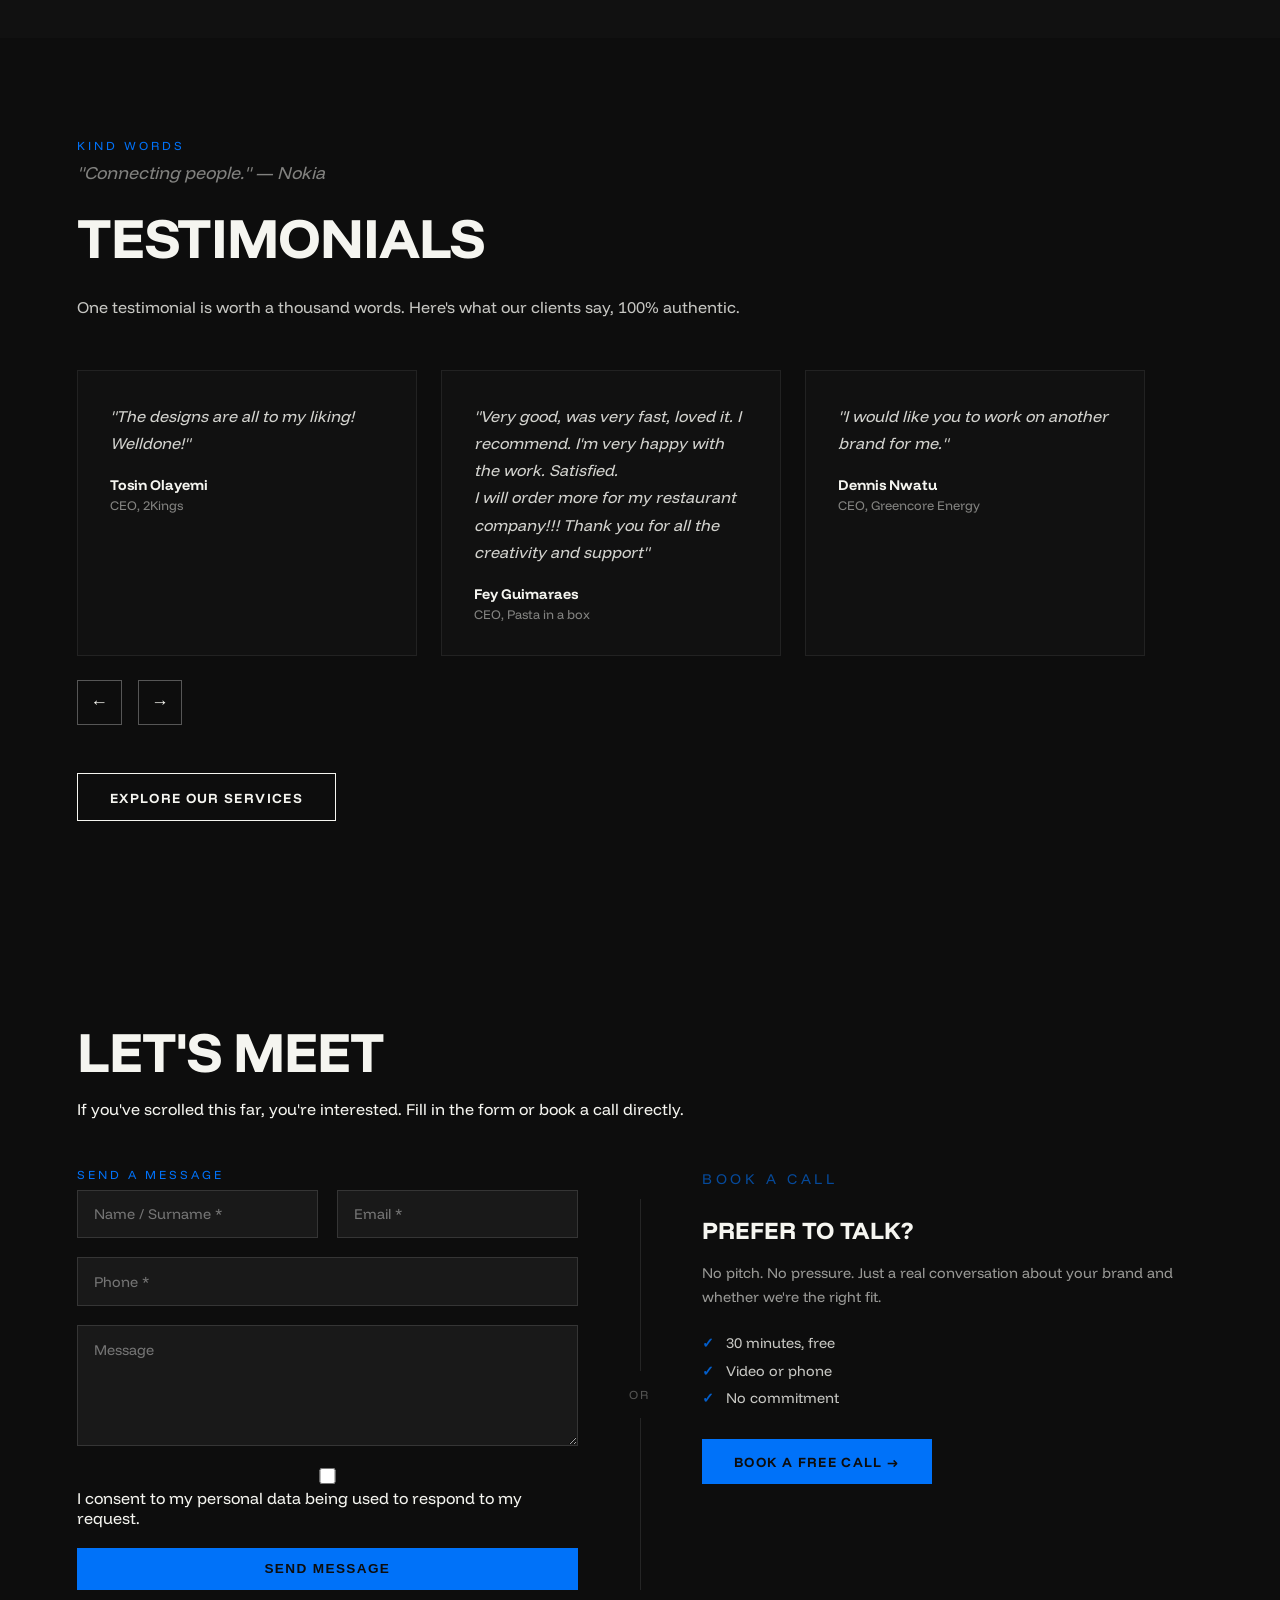
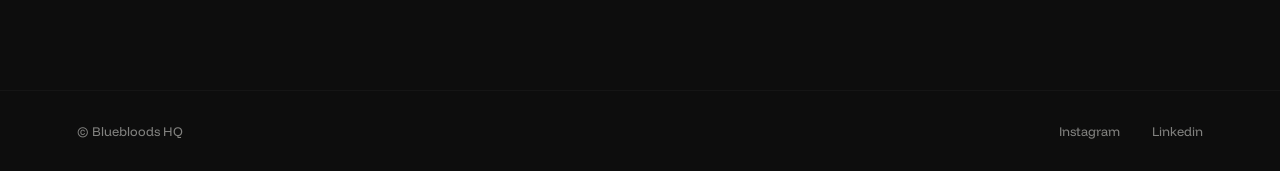
==== commit 68a90ebf: "Revamp hero text and add calls" ====
--- a/index.html
+++ b/index.html
@@ -32,16 +32,16 @@
       <li><a href="#work">Work</a></li>
       <li><a href="#about">About</a></li>
       <li><a href="#testimonials">Testimonials</a></li>
-      <li><a href="#contact">Contact</a></li>
+      <li><a href="#contact">Book a Call</a></li>
     </ul>
   </nav>
 
   <!-- HERO -->
   <section id="hero">
     <div class="hero-text">
-      <h1>Communications, Creative And Development Agency</h1>
-      <p class="hero-sub">Marketing · Branding · Web Development</p>
-      <a href="#expertise" class="btn">Discover our services</a>
+      <h1>Your brand posts every day.<br>Without you lifting a finger.</h1>
+      <p class="hero-sub">365 done-for-you designs. Delivered in 17 days. Never run out of content again.</p>
+      <a href="#plans" class="btn">See Our Plans</a>
     </div>
     <div class="hero-video-wrap">
       <video autoplay muted loop playsinline>
@@ -66,7 +66,7 @@
     <div class="plans-grid">
 
       <!-- ENTERPRISE PLAN -->
-      <div class="plan-card featured" style="--plan-color: #360c42;" data-plan="Enterprise Plan" data-price="$3,999">
+      <div class="plan-card featured" style="--plan-color: #0a0c4e;" data-plan="Enterprise Plan" data-price="$3,999">
         <div class="plan-badge">BEST VALUE</div>
         <div class="plan-left">
           <h3><br>ENTERPRISE<br/>PLAN</h3>
@@ -84,7 +84,7 @@
       </div>
 
       <!-- ENTERPRISE PRO PLAN -->
-      <div class="plan-card" style="--plan-color: #6c0b1a;" data-plan="Enterprise Pro Plan" data-price="$5,599">
+      <div class="plan-card" style="--plan-color: #25288c;" data-plan="Enterprise Pro Plan" data-price="$5,599">
         <div class="plan-left">
           <h3>ENTERPRISE<br/>PRO PLAN</h3>
         </div>
@@ -99,19 +99,36 @@
         </div>
         <div class="plan-fold"></div>
       </div>
-
-      <!-- STARTER PLAN -->
-      <div class="plan-card" style="--plan-color: #00722a;" data-plan="Starter Plan" data-price="$959">
-        <div class="plan-left">
-          <h3>STARTER<br/>PLAN</h3>
-        </div>
-        <div class="plan-right">
-          <ul>
-            <li>96 designs (8 per mo. OR 2 per Wk.)</li>
-            <li>All public/bank holidays incl.</li>
-            <li>Delivery in 10 Days</li>
-          </ul>
-          <p class="plan-price">$959<span>/project</span></p>
+      
+      <!-- PRO PLAN -->
+      <div class="plan-card" style="--plan-color: #3539ae;" data-plan="Pro Plan" data-price="$2,999">
+        <div class="plan-left">
+          <h3>PRO<br/>PLAN</h3>
+        </div>
+        <div class="plan-right">
+          <ul>
+            <li>180 designs (15 per month)</li>
+            <li>All public/bank holidays incl.</li>
+            <li>Delivery in 12 Days</li>
+          </ul>
+          <p class="plan-price">$2,999<span>/project</span></p>
+          <button class="plan-btn" onclick="openModal(this)">Get Started</button>
+        </div>
+        <div class="plan-fold"></div>
+      </div>
+  
+      <!-- PRO 2 PLAN -->
+      <div class="plan-card" style="--plan-color: #485eb8;" data-plan="Pro 2 Plan" data-price="$2,299">
+        <div class="plan-left">
+          <h3>PRO 2<br/>PLAN</h3>
+        </div>
+        <div class="plan-right">
+          <ul>
+            <li>144 designs (12 per month)</li>
+            <li>All public/bank holidays incl.</li>
+            <li>Delivery in 12 Days</li>
+          </ul>
+          <p class="plan-price">$2,299<span>/project</span></p>
           <button class="plan-btn" onclick="openModal(this)">Get Started</button>
         </div>
         <div class="plan-fold"></div>
@@ -133,41 +150,28 @@
         </div>
         <div class="plan-fold"></div>
       </div>
-  
-      <!-- PRO PLAN -->
-      <div class="plan-card" style="--plan-color: #7c3aed;" data-plan="Pro Plan" data-price="$2,999">
-        <div class="plan-left">
-          <h3>PRO<br/>PLAN</h3>
-        </div>
-        <div class="plan-right">
-          <ul>
-            <li>180 designs (15 per month)</li>
-            <li>All public/bank holidays incl.</li>
-            <li>Delivery in 12 Days</li>
-          </ul>
-          <p class="plan-price">$2,999<span>/project</span></p>
-          <button class="plan-btn" onclick="openModal(this)">Get Started</button>
-        </div>
-        <div class="plan-fold"></div>
-      </div>
-  
-      <!-- PRO 2 PLAN -->
-      <div class="plan-card" style="--plan-color: #f97316;" data-plan="Pro 2 Plan" data-price="$2,299">
-        <div class="plan-left">
-          <h3>PRO 2<br/>PLAN</h3>
-        </div>
-        <div class="plan-right">
-          <ul>
-            <li>144 designs (12 per month)</li>
-            <li>All public/bank holidays incl.</li>
-            <li>Delivery in 12 Days</li>
-          </ul>
-          <p class="plan-price">$2,299<span>/project</span></p>
-          <button class="plan-btn" onclick="openModal(this)">Get Started</button>
-        </div>
-        <div class="plan-fold"></div>
-      </div>
-    </div>
+
+      <!-- STARTER PLAN -->
+      <div class="plan-card" style="--plan-color: #86c6dd;" data-plan="Starter Plan" data-price="$959">
+        <div class="plan-left">
+          <h3>STARTER<br/>PLAN</h3>
+        </div>
+        <div class="plan-right">
+          <ul>
+            <li>96 designs (8 per mo. OR 2 per Wk.)</li>
+            <li>All public/bank holidays incl.</li>
+            <li>Delivery in 10 Days</li>
+          </ul>
+          <p class="plan-price">$959<span>/project</span></p>
+          <button class="plan-btn" onclick="openModal(this)">Get Started</button>
+        </div>
+        <div class="plan-fold"></div>
+      </div>
+    </div>
+    <a href="./book-a-call.html" class="btn btn-outline">
+      <span>or book a call</span>
+      <span>or book a call</span>
+    </a>
   </section>
   
   
@@ -226,7 +230,7 @@
               I confirm that my brand is <strong>not</strong> associated with, involved in, or promoting:
               slavery or human exploitation; trafficking of children, women, or men; sexual content
               or adult entertainment; psychoactive substances, narcotics, or the sale of drugs,
-              especially to minors.
+              especially to minors; or LGBTQ+ related content or campaigns.
             </span>
           </label>
           <div class="compliance-disclaimer">
@@ -294,10 +298,6 @@
         <p>Brand Identity</p>
       </a>
     </div>
-    <a href="#" class="btn btn-outline">
-      <span>View all projects</span>
-      <span>View all projects</span>
-    </a>
   </section>
 
   <!-- ABOUT -->
@@ -314,9 +314,9 @@
         and <strong>strategy</strong> to deliver innovative communication solutions for our clients.
         Our mission: build a strong identity and grow your brand's visibility in its market.
       </p>
-      <a href="#contact" class="btn btn-outline">
-        <span>Learn about us</span>
-        <span>Learn about us</span>
+      <a href="https://www.instagram.com/bluebloodshq/" class="btn btn-outline">
+        <span>SEE OUR INSTAGRAM</span>
+        <span>SEE OUR INSTAGRAM</span>
       </a>
     </div>
   </section>
@@ -385,32 +385,61 @@
       <button id="prevBtn" aria-label="Previous">&#8592;</button>
       <button id="nextBtn" aria-label="Next">&#8594;</button>
     </div>
-    <a href="#contact" class="btn btn-outline">
+    <a href="#plans" class="btn btn-outline">
       <span>Explore our services</span>
       <span>Explore our services</span>
     </a>
   </section>
 
-  <!-- CONTACT -->
   <section id="contact">
     <h2>LET'S MEET</h2>
-    <p>If you've scrolled this far, you're interested. Fill in the form below and we'll get back to you!</p>
-    <form id="contactForm">
-      <div class="form-row">
-        <input type="text" name="name" placeholder="Name / Surname *" required />
-        <input type="email" name="email" placeholder="Email *" required />
-      </div>
-      <input type="tel" name="phone" placeholder="Phone *" required />
-      <textarea name="message" placeholder="Message" rows="5"></textarea>
-      <button type="submit" class="btn">Send</button>
-    </form>
+    <p>If you've scrolled this far, you're interested. Fill in the form or book a call directly.</p>
+  
+    <div class="contact-split">
+  
+      <!-- LEFT: FORM -->
+      <div class="contact-form-side">
+        <p class="section-label">SEND A MESSAGE</p>
+        <form id="contactForm">
+          <div class="form-row">
+            <input type="text" name="name" placeholder="Name / Surname *" required />
+            <input type="email" name="email" placeholder="Email *" required />
+          </div>
+          <input type="tel" name="phone" placeholder="Phone *" required />
+          <textarea name="message" placeholder="Message" rows="5"></textarea>
+          <label class="checkbox-label">
+            <input type="checkbox" required />
+            <span>I consent to my personal data being used to respond to my request.</span>
+          </label>
+          <button type="submit" class="btn">Send Message</button>
+        </form>
+      </div>
+  
+      <!-- DIVIDER -->
+      <div class="contact-divider">
+        <span>OR</span>
+      </div>
+  
+      <!-- RIGHT: BOOK A CALL -->
+      <div class="contact-call-side">
+        <p class="section-label">BOOK A CALL</p>
+        <h3>Prefer to talk?</h3>
+        <p>No pitch. No pressure. Just a real conversation about your brand and whether we're the right fit.</p>
+        <ul class="call-perks">
+          <li><span>✓</span> 30 minutes, free</li>
+          <li><span>✓</span> Video or phone</li>
+          <li><span>✓</span> No commitment</li>
+        </ul>
+        <a href="./book-a-call.html" class="btn">Book a Free Call →</a>
+      </div>
+    </div>
   </section>
 
   <!-- FOOTER -->
   <footer>
     <p>© Bluebloods HQ</p>
     <ul>
-      <li><a href="#">Instagram</a></li>
+      <li><a href="https://www.instagram.com/bluebloodshq/">Instagram</a></li>
       <li><a href="#">Linkedin</a></li>
     </ul>
   </footer>
--- a/styles.css
+++ b/styles.css
@@ -179,7 +179,7 @@
   }
 }
 
-.hero-sub { font-size: 1rem; letter-spacing: 0.15em; opacity: 0.6; margin-bottom: 2.5rem; }
+.hero-sub { font-size: 1.1rem; letter-spacing: 0.05em; opacity: 0.75; margin-bottom: 2.5rem; max-width: 560px; line-height: 1.6; }
 
 .hero-video-wrap {
   position: absolute; inset: 0;
@@ -303,13 +303,51 @@
 .testimonial-controls button:hover {
   border-color: var(--accent);
   color: var(--accent);
-}n   
-
-/* ─── CONTACT ─── */
-#contact { background: #111; }
-#contact h2 { margin-bottom: 0.5rem; }
-#contact > p { opacity: 0.6; margin-bottom: 3rem; max-width: 520px; }
-
+}
+
+/* ─── CONTACT CTA ─── */
+#contact.contact-cta {
+  background: var(--accent);
+  text-align: center;
+  padding: 120px 6vw;
+  display: flex;
+  flex-direction: column;
+  align-items: center;
+  gap: 1.2rem;
+}
+#contact.contact-cta .section-label {
+  color: rgba(0,0,0,0.5);
+  letter-spacing: 0.3em;
+}
+#contact.contact-cta h2 {
+  color: var(--black);
+  font-size: clamp(2.5rem, 7vw, 5rem);
+  margin-bottom: 0;
+}
+.contact-sub {
+  max-width: 520px;
+  color: rgba(0,0,0,0.7);
+  font-size: 1.05rem;
+  line-height: 1.7;
+}
+.btn-large {
+  padding: 1.1rem 3rem;
+  font-size: 1rem;
+  letter-spacing: 0.12em;
+  background: var(--black);
+  color: var(--white);
+  margin-top: 0.5rem;
+  transition: opacity 0.2s, transform 0.2s;
+}
+.btn-large:hover { opacity: 0.85; transform: translateY(-2px); }
+.contact-note {
+  font-size: 0.78rem;
+  color: rgba(0,0,0,0.45);
+  letter-spacing: 0.08em;
+  text-transform: uppercase;
+}
+
+/* ─── LEGACY (unused, kept for safety) ─── */
 #contactForm { display: flex; flex-direction: column; gap: 1.2rem; max-width: 620px; }
 .form-row { display: grid; grid-template-columns: 1fr 1fr; gap: 1.2rem; }
 #contactForm input,
@@ -398,6 +436,7 @@
   grid-template-columns: repeat(auto-fill, minmax(480px, 1fr));
   gap: 1.5rem;
   margin-top: 3rem;
+  margin-bottom: 3rem;
 }
 
 /* ── Individual Card ── */
@@ -858,4 +897,82 @@
   }
 
   .modal-box { padding: 1.8rem 1.2rem; }
-}+}
+
+.contact-split {
+  display: grid;
+  grid-template-columns: 1fr auto 1fr;
+  gap: 4vw;
+  align-items: start;
+  margin-top: 3rem;
+}
+
+.contact-divider {
+  display: flex;
+  flex-direction: column;
+  align-items: center;
+  padding-top: 2rem;
+  height: 100%;
+}
+.contact-divider::before,
+.contact-divider::after {
+  content: '';
+  flex: 1;
+  width: 1px;
+  background: rgba(255,255,255,0.1);
+}
+.contact-divider span {
+  font-size: 0.75rem;
+  letter-spacing: 0.2em;
+  opacity: 0.3;
+  padding: 1rem 0;
+  text-transform: uppercase;
+}
+
+.contact-call-side h3 {
+  font-size: 1.5rem;
+  font-weight: 800;
+  text-transform: uppercase;
+  margin: 0.5rem 0 1rem;
+}
+.contact-call-side > p {
+  font-size: 0.9rem;
+  opacity: 0.6;
+  line-height: 1.7;
+  margin-bottom: 1.5rem;
+}
+.call-perks {
+  display: flex;
+  flex-direction: column;
+  gap: 0.6rem;
+  margin-bottom: 2rem;
+}
+.call-perks li {
+  display: flex;
+  align-items: center;
+  gap: 0.75rem;
+  font-size: 0.9rem;
+  opacity: 0.8;
+}
+.call-perks li span {
+  color: var(--accent);
+  font-weight: 700;
+}
+
+@media (max-width: 768px) {
+  .contact-split {
+    grid-template-columns: 1fr;
+  }
+  .contact-divider {
+    flex-direction: row;
+    height: auto;
+    padding: 0;
+  }
+  .contact-divider::before,
+  .contact-divider::after {
+    flex: 1;
+    width: auto;
+    height: 1px;
+  }
+  .contact-divider span { padding: 0 1rem; }
+}
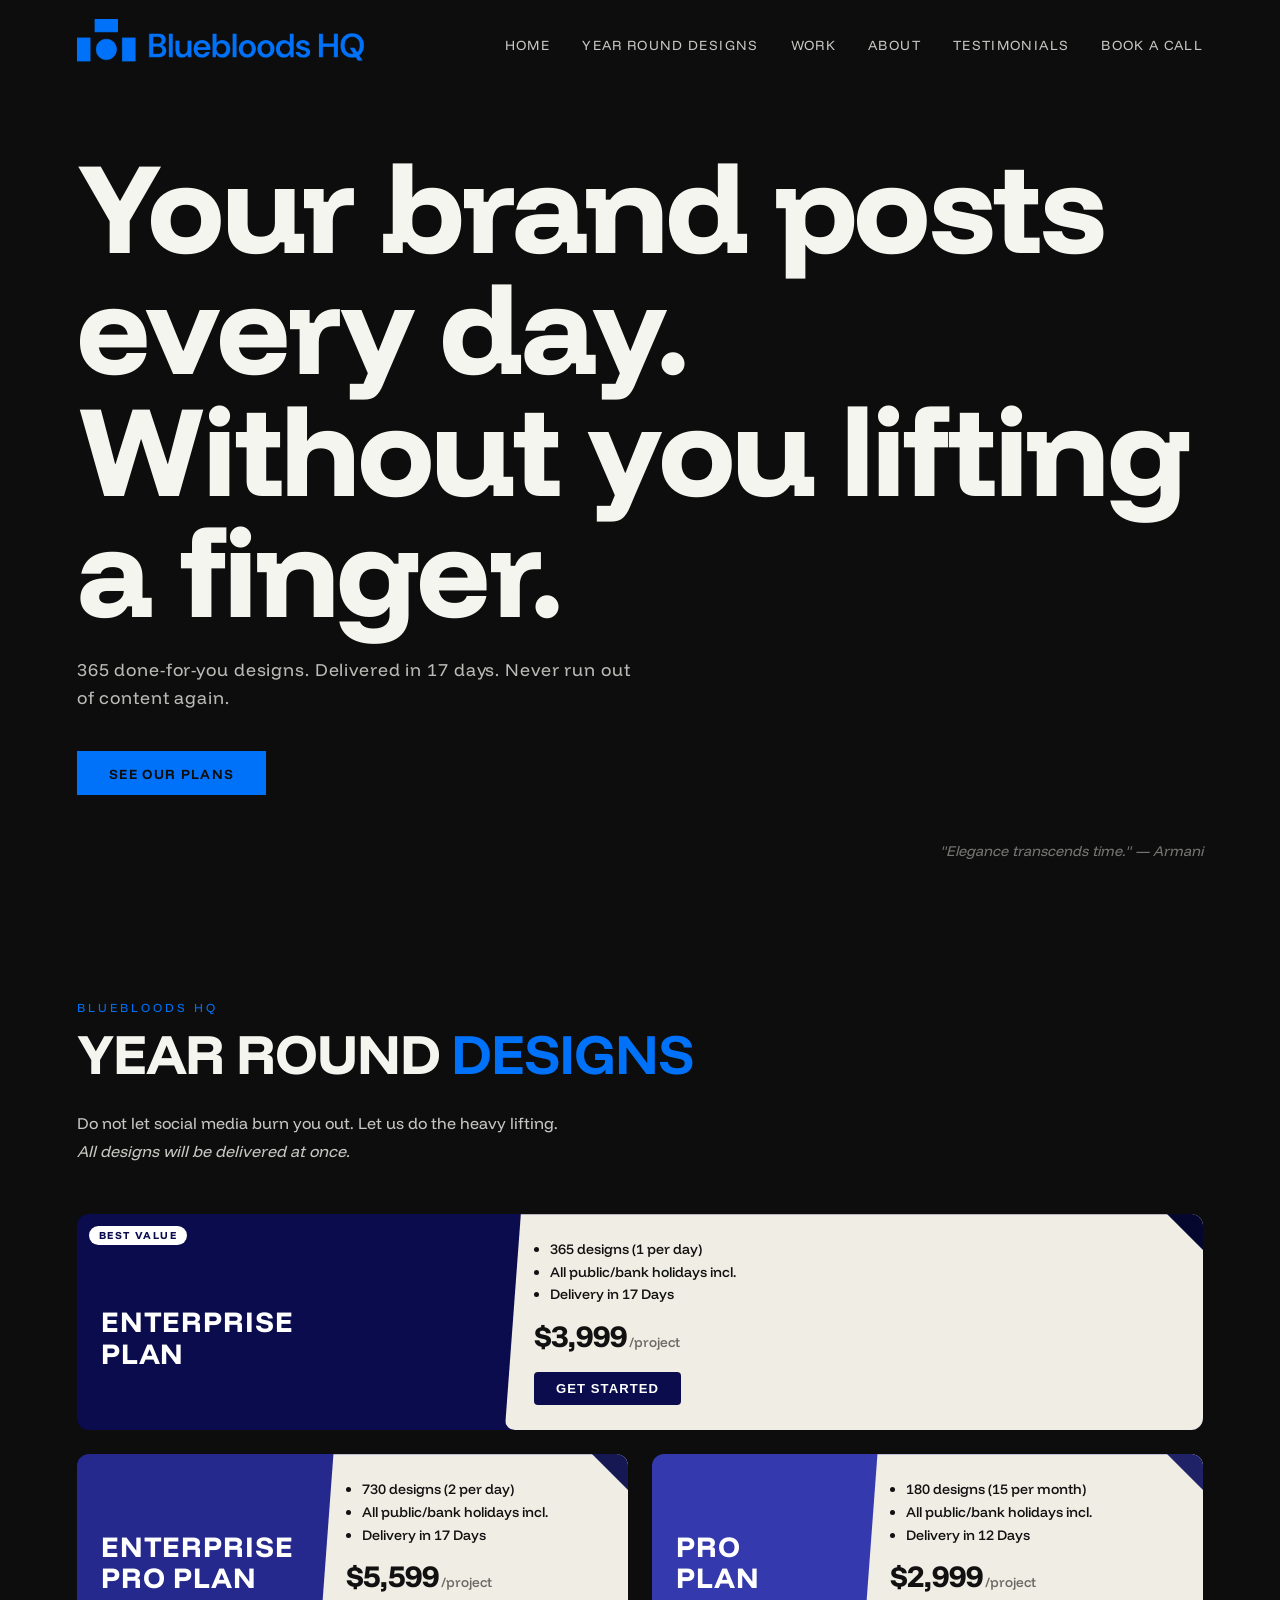
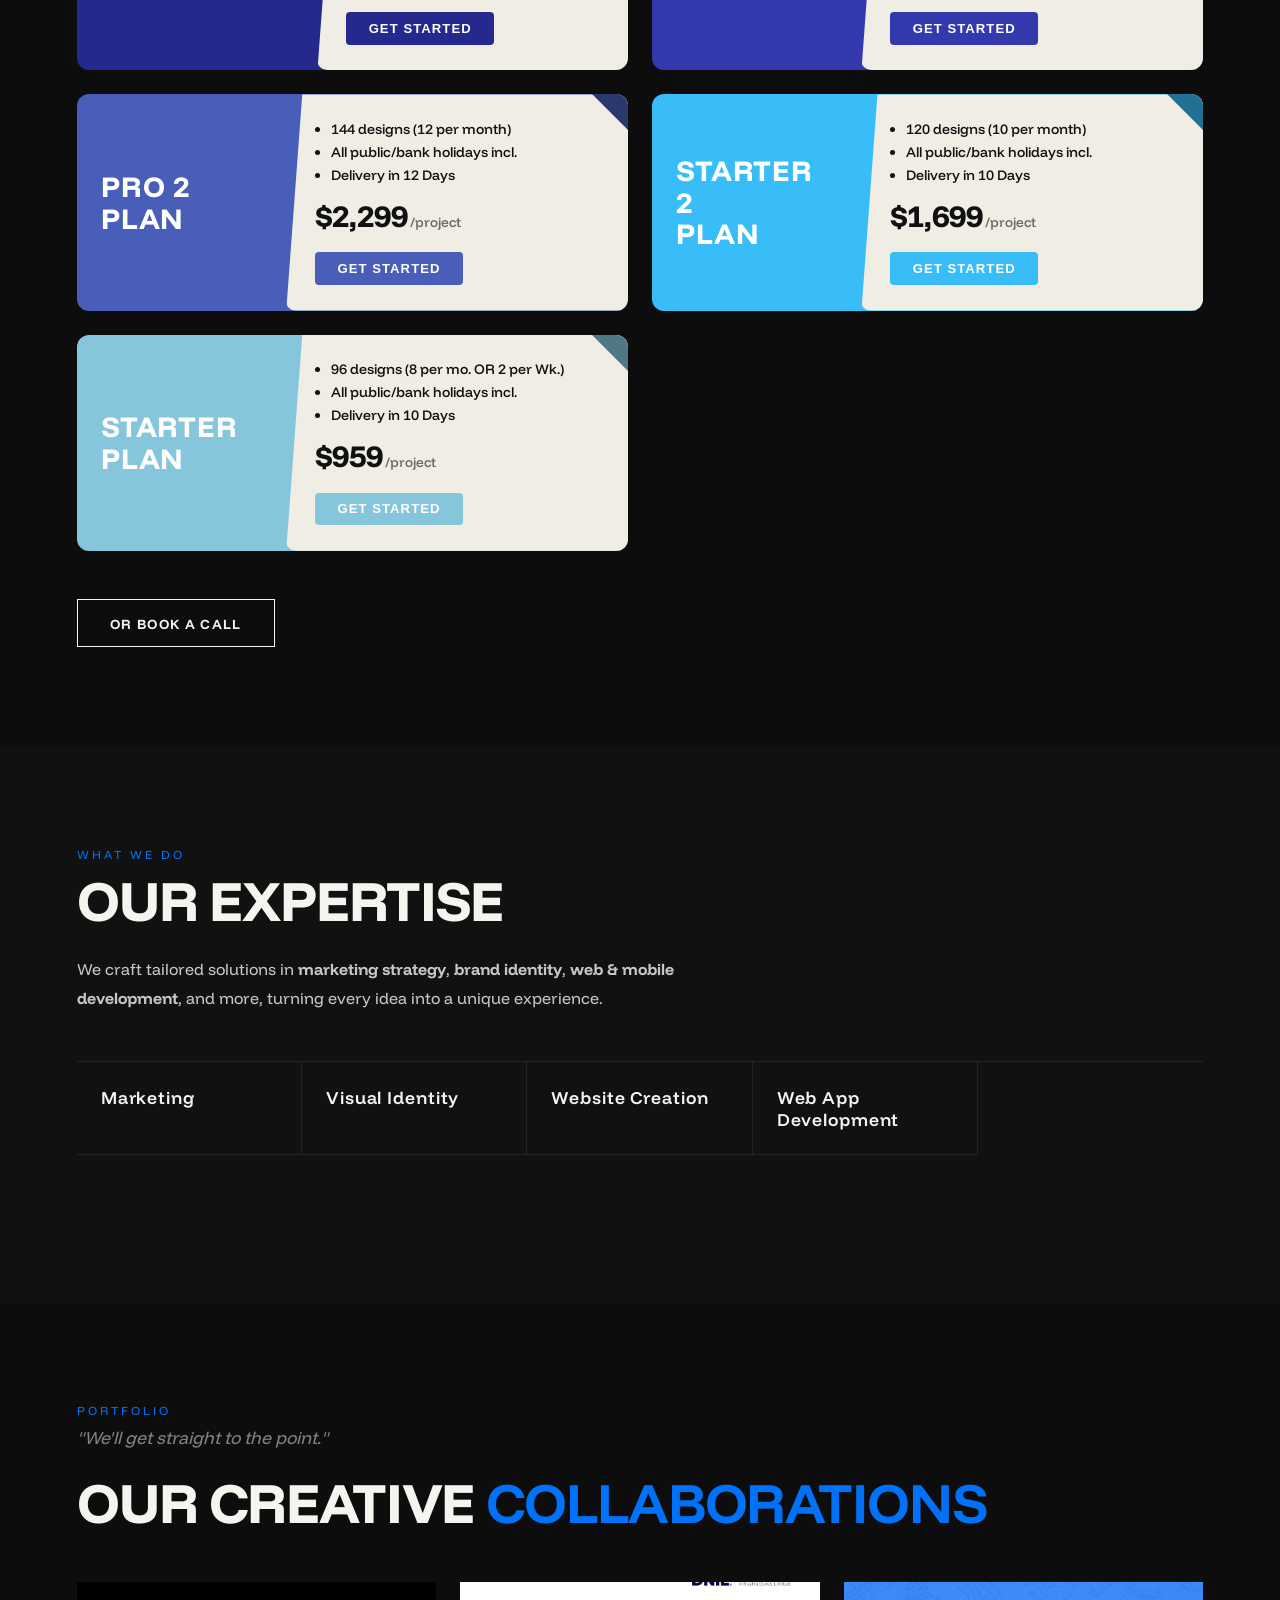
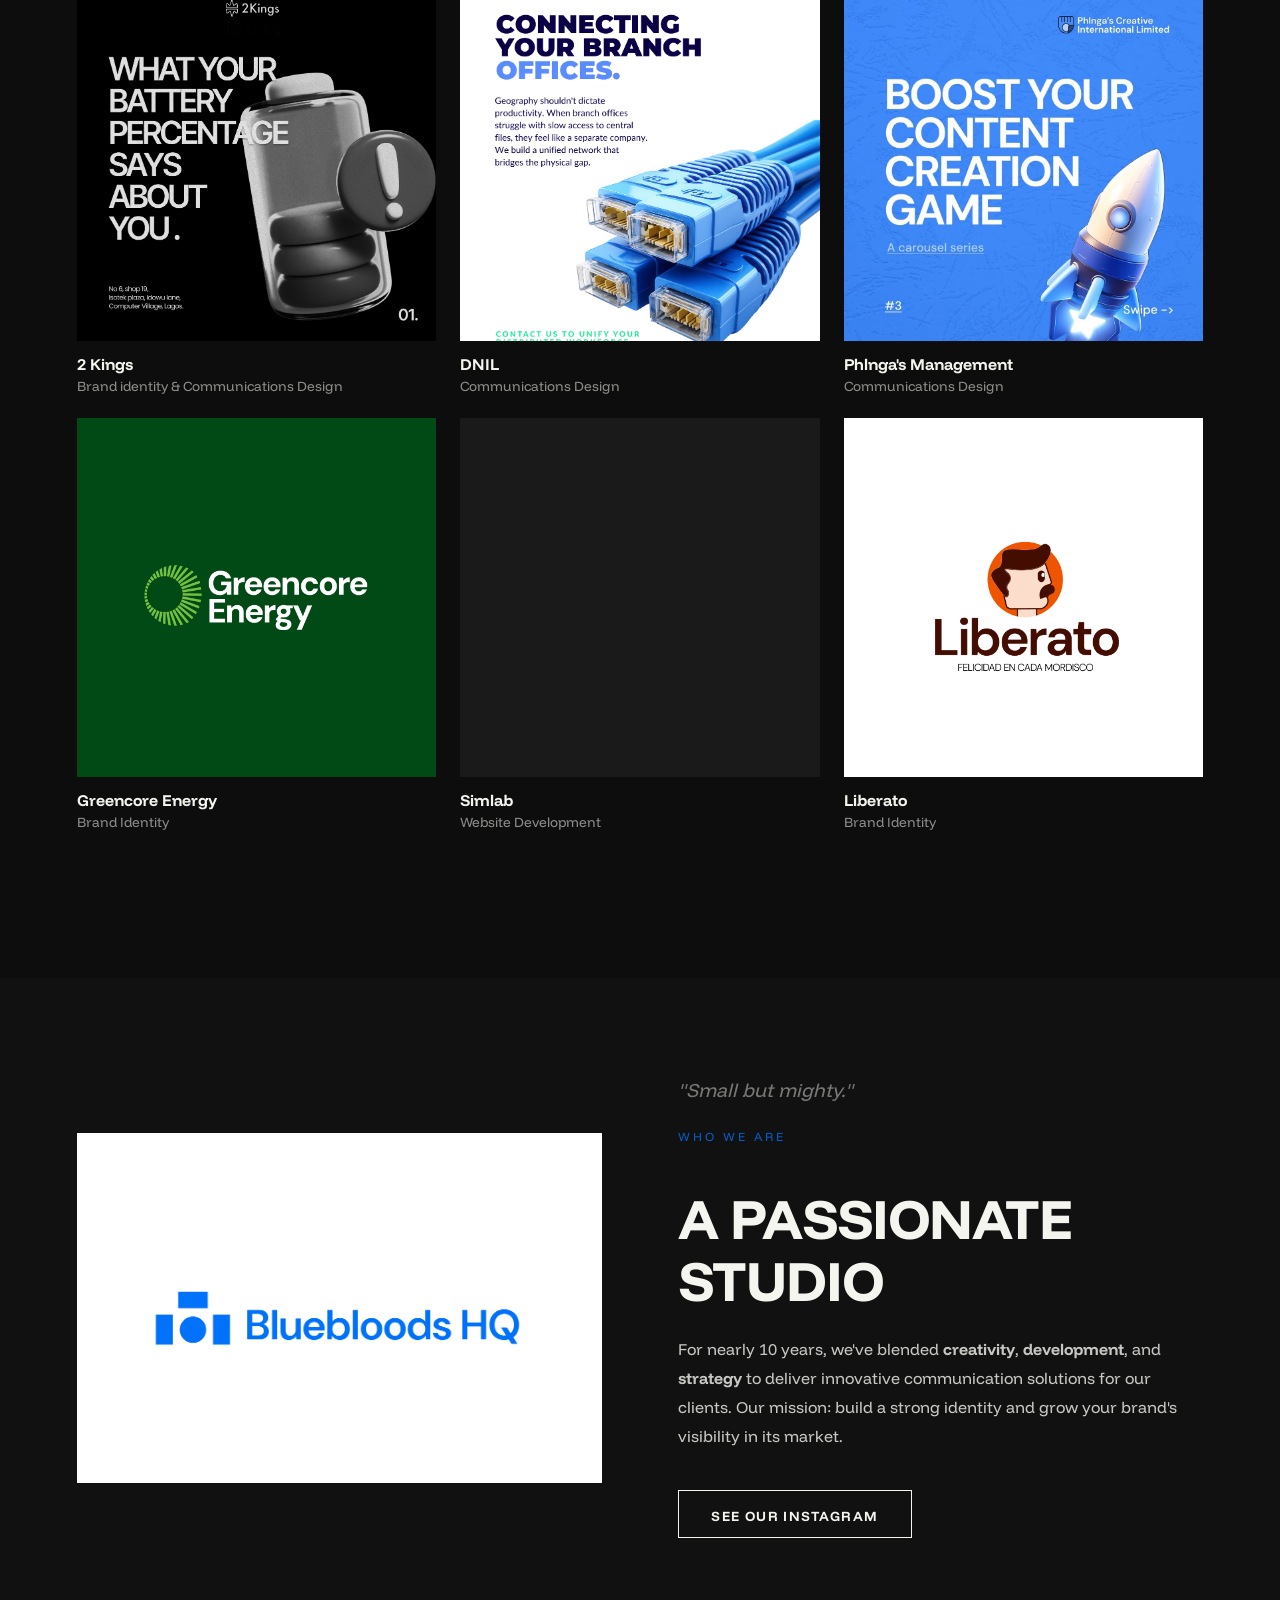
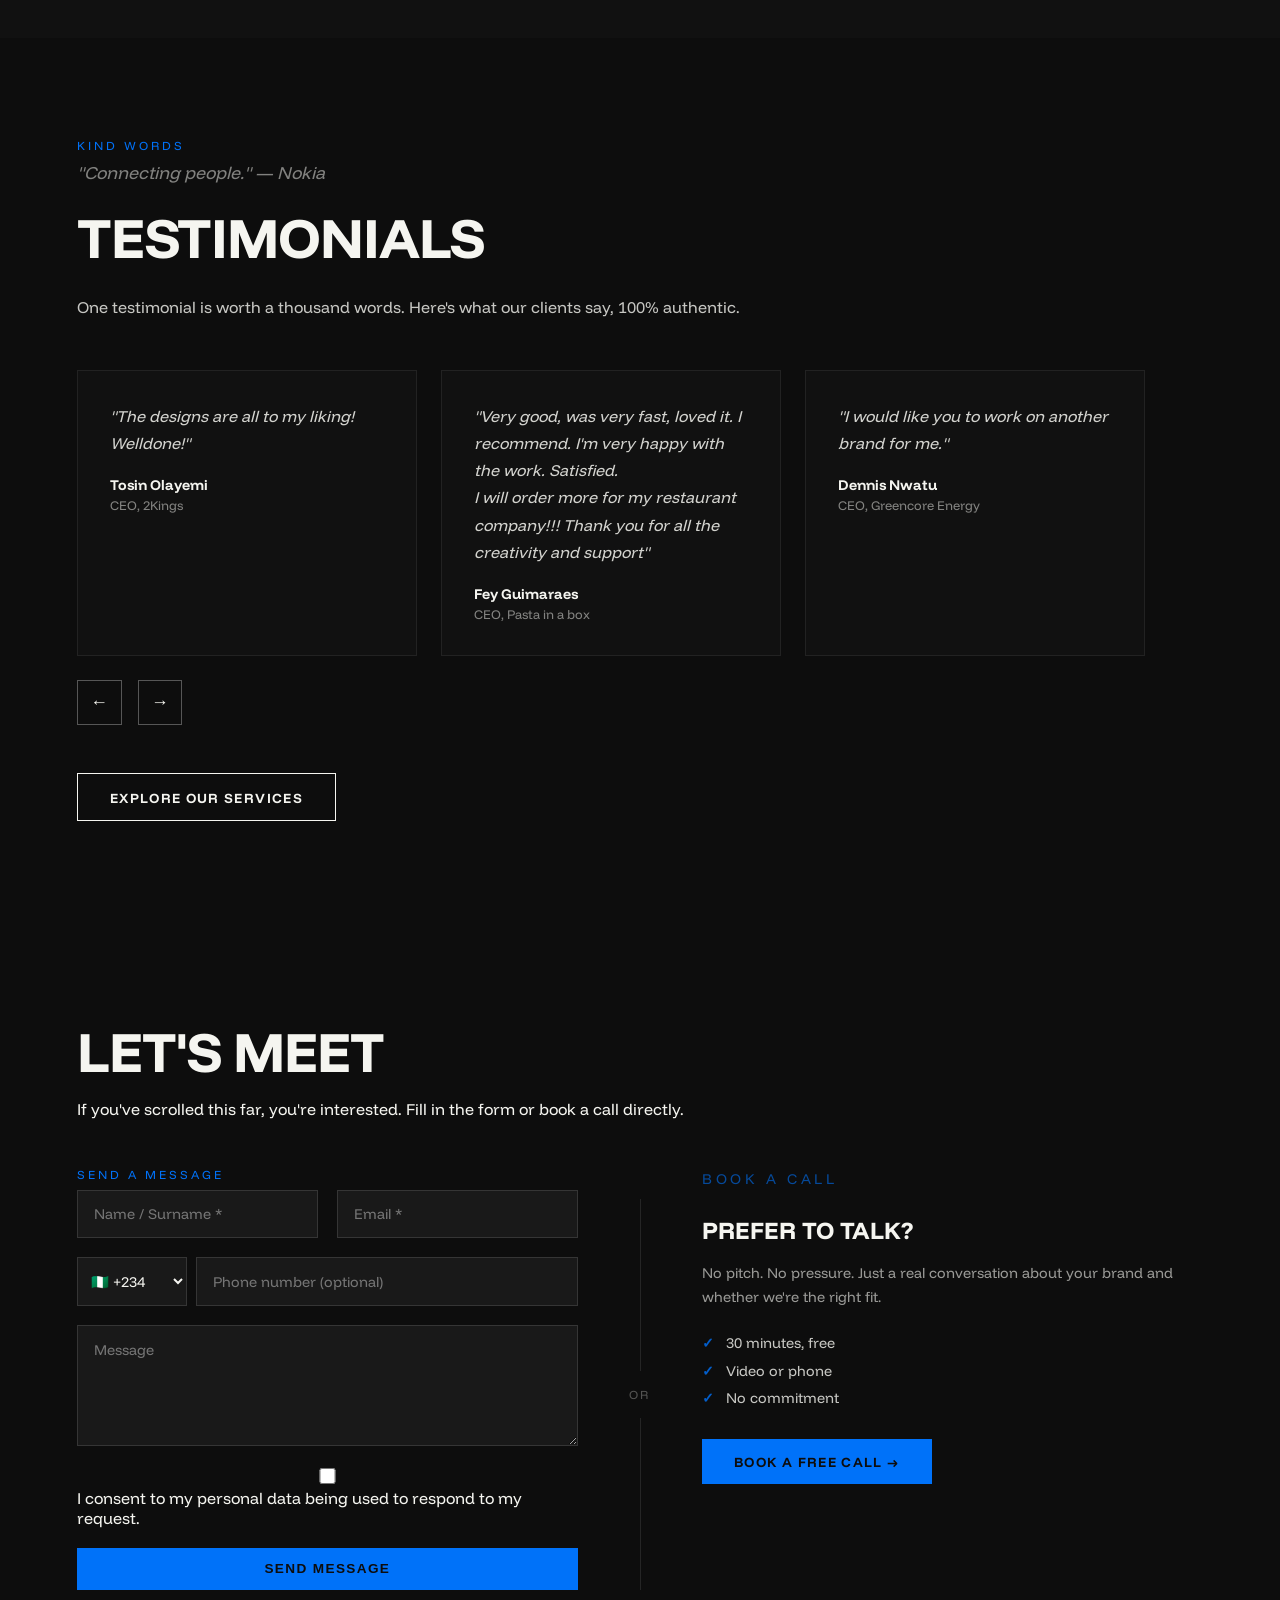
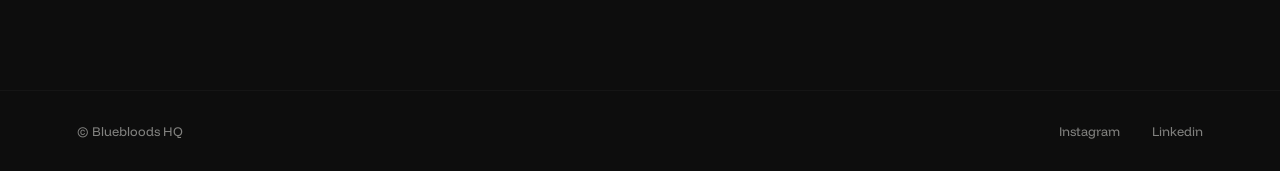
==== commit 4fc7d8a3: "Add country code dropdown" ====
--- a/index.html
+++ b/index.html
@@ -405,7 +405,32 @@
             <input type="text" name="name" placeholder="Name / Surname *" required />
             <input type="email" name="email" placeholder="Email *" required />
           </div>
-          <input type="tel" name="phone" placeholder="Phone *" required />
+          <div class="phone-row">
+            <select name="country_code" class="country-code">
+              <option value="+1">🇺🇸 +1</option>
+              <option value="+1-CA">🇨🇦 +1</option>
+              <option value="+44">🇬🇧 +44</option>
+              <option value="+234" selected>🇳🇬 +234</option>
+              <option value="+27">🇿🇦 +27</option>
+              <option value="+233">🇬🇭 +233</option>
+              <option value="+254">🇰🇪 +254</option>
+              <option value="+255">🇹🇿 +255</option>
+              <option value="+256">🇺🇬 +256</option>
+              <option value="+251">🇪🇹 +251</option>
+              <option value="+212">🇲🇦 +212</option>
+              <option value="+20">🇪🇬 +20</option>
+              <option value="+33">🇫🇷 +33</option>
+              <option value="+49">🇩🇪 +49</option>
+              <option value="+31">🇳🇱 +31</option>
+              <option value="+971">🇦🇪 +971</option>
+              <option value="+91">🇮🇳 +91</option>
+              <option value="+86">🇨🇳 +86</option>
+              <option value="+55">🇧🇷 +55</option>
+              <option value="+52">🇲🇽 +52</option>
+              <option value="+61">🇦🇺 +61</option>
+            </select>
+            <input type="tel" name="phone" placeholder="Phone number (optional)" />
+          </div>
           <textarea name="message" placeholder="Message" rows="5"></textarea>
           <label class="checkbox-label">
             <input type="checkbox" required />
--- a/styles.css
+++ b/styles.css
@@ -976,3 +976,28 @@
   }
   .contact-divider span { padding: 0 1rem; }
 }
+
+.phone-row {
+  display: flex;
+  gap: 0.6rem;
+  width: 100%;
+}
+.country-code {
+  background: rgba(255,255,255,0.05);
+  border: 1px solid rgba(255,255,255,0.12);
+  color: var(--white);
+  padding: 0.8rem 0.6rem;
+  font-family: inherit;
+  font-size: 0.9rem;
+  border-radius: 0;
+  outline: none;
+  flex: 0 0 auto;
+  width: 110px;
+  cursor: pointer;
+  transition: border-color 0.2s;
+}
+.country-code:focus { border-color: var(--accent); }
+.phone-row input {
+  flex: 1;
+  min-width: 0;
+}
